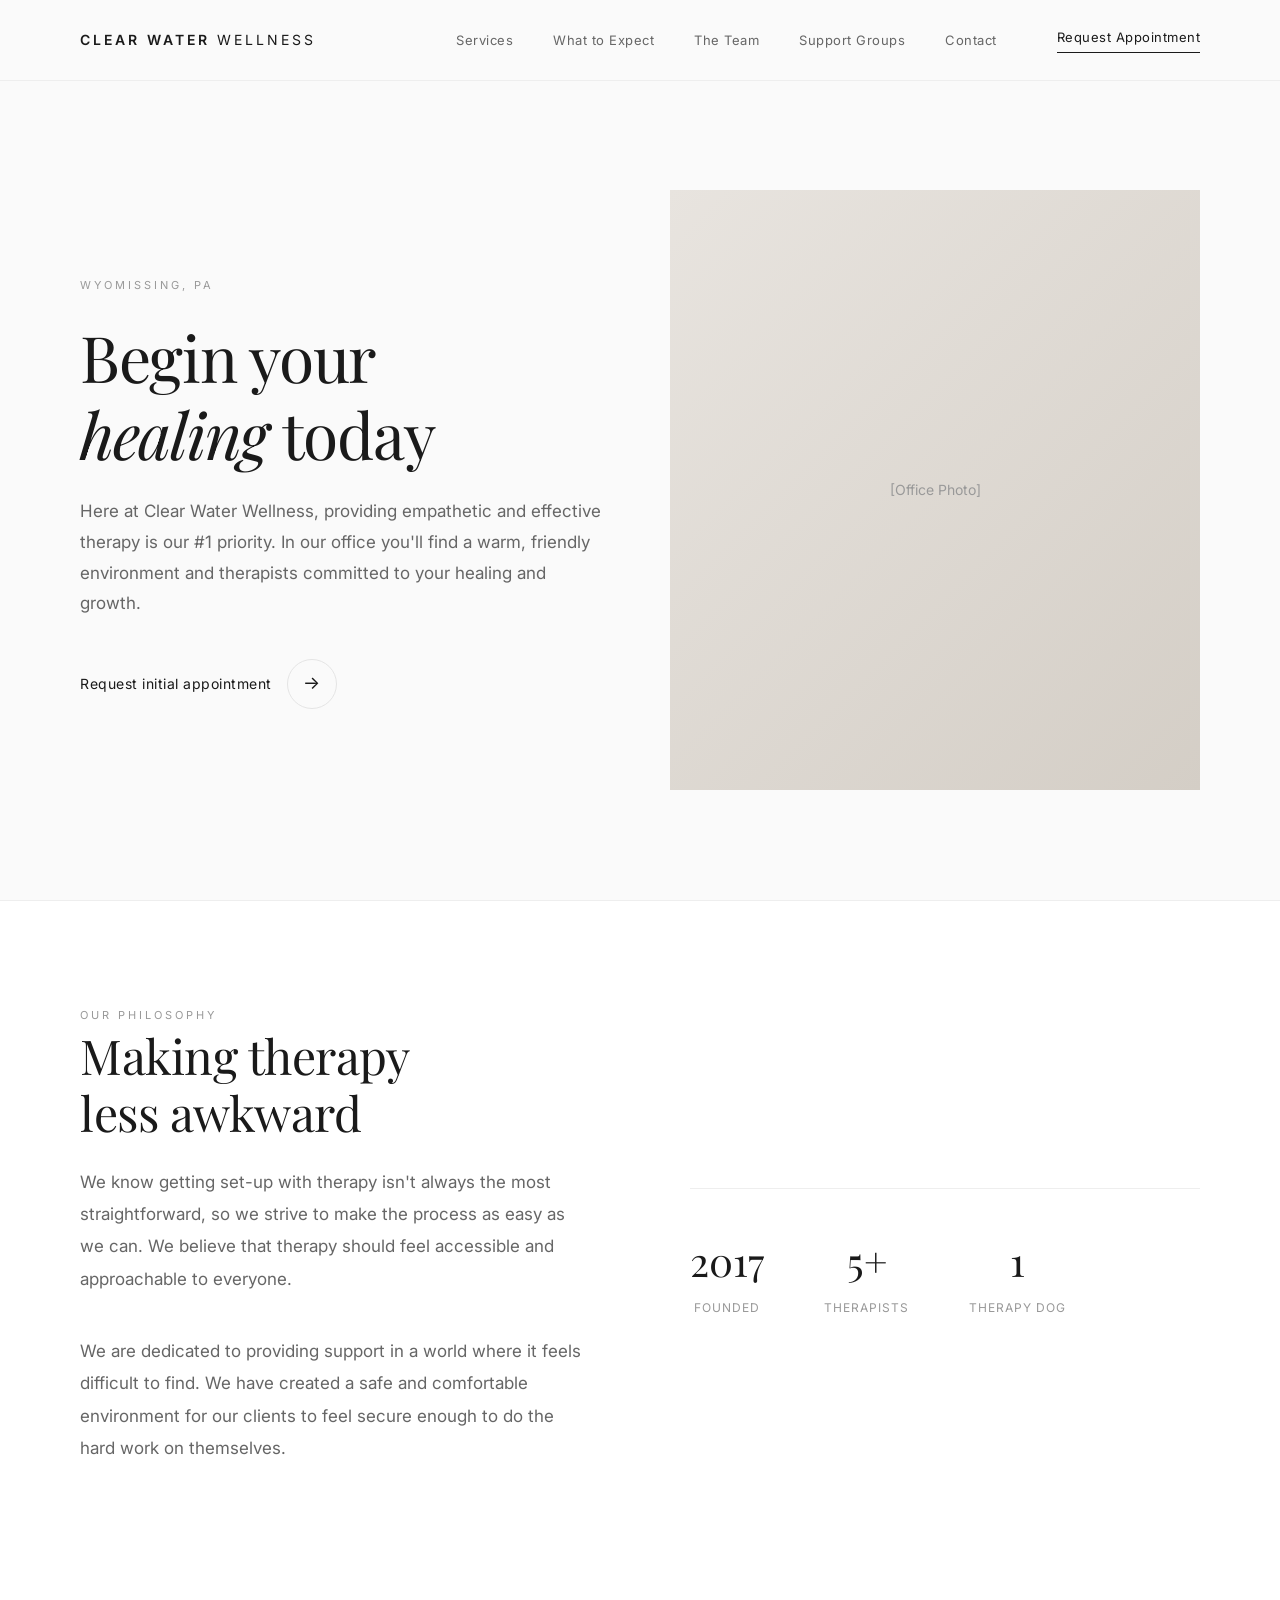
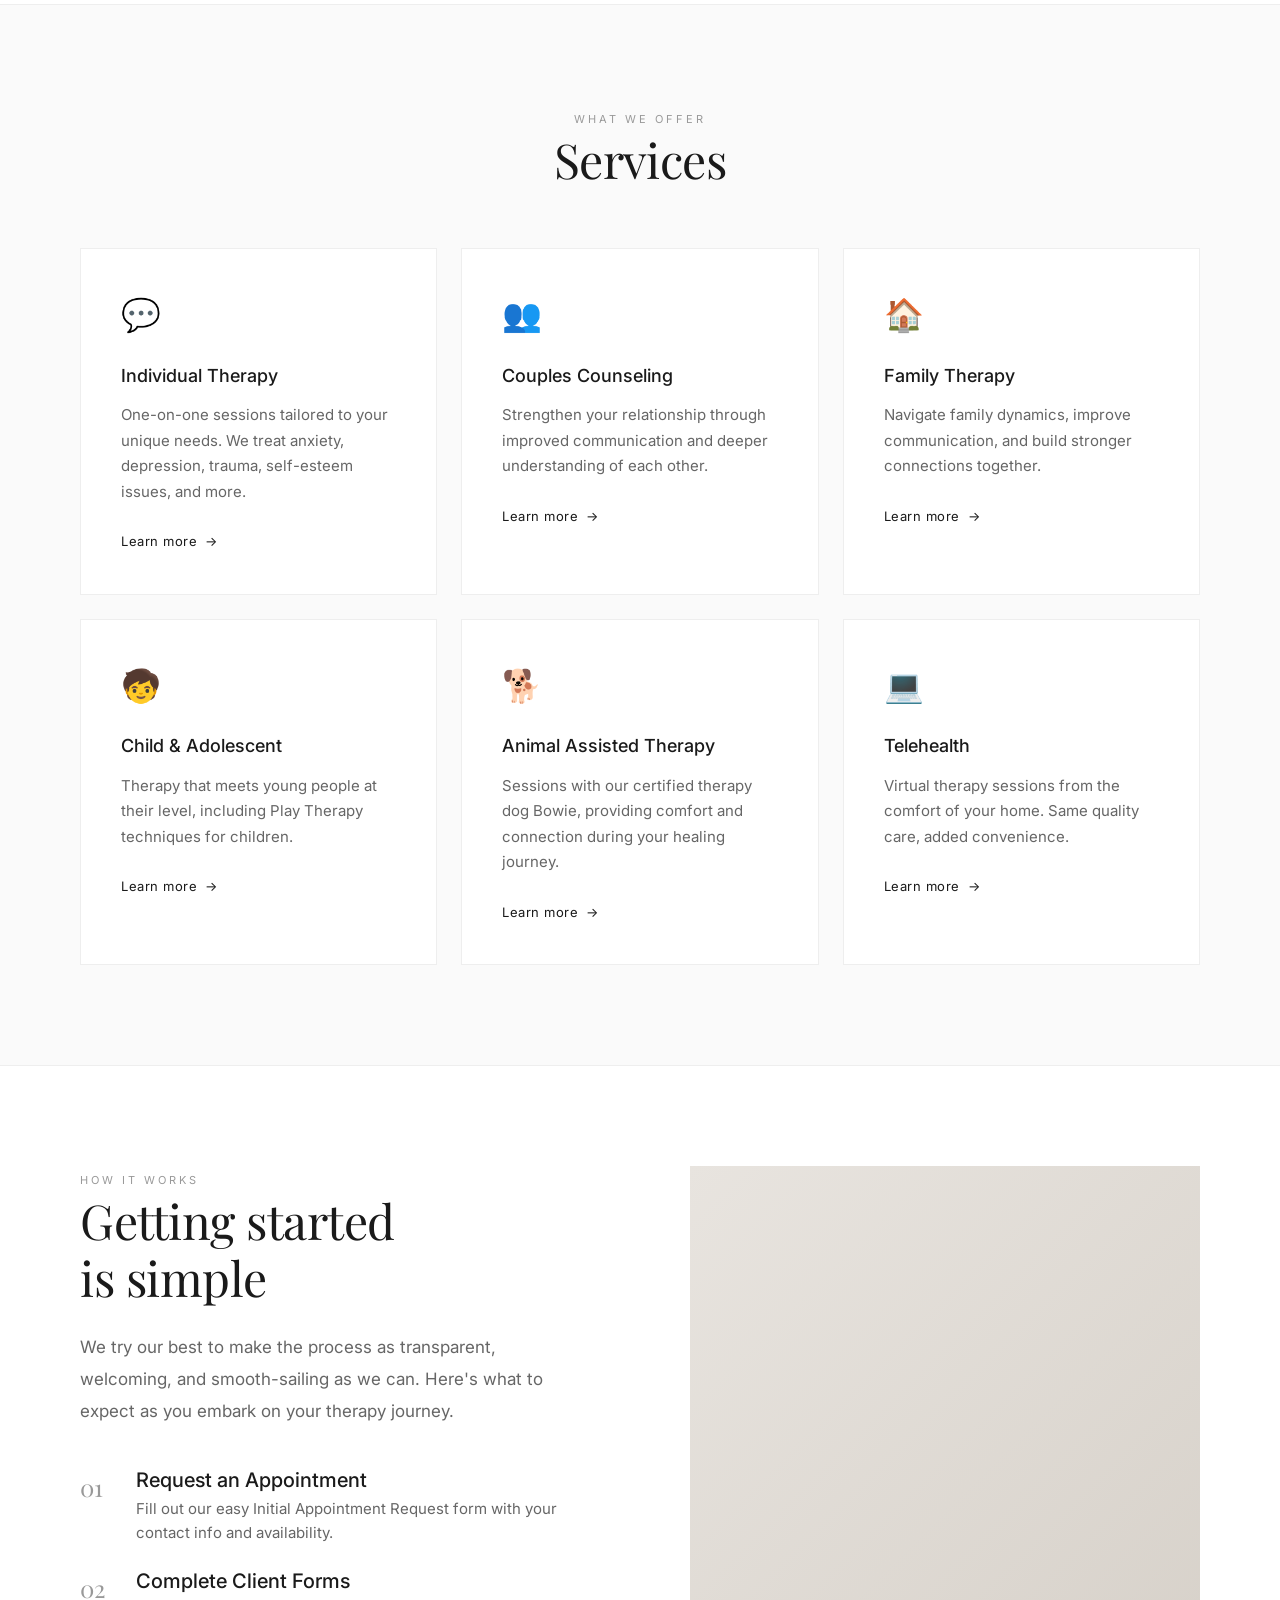
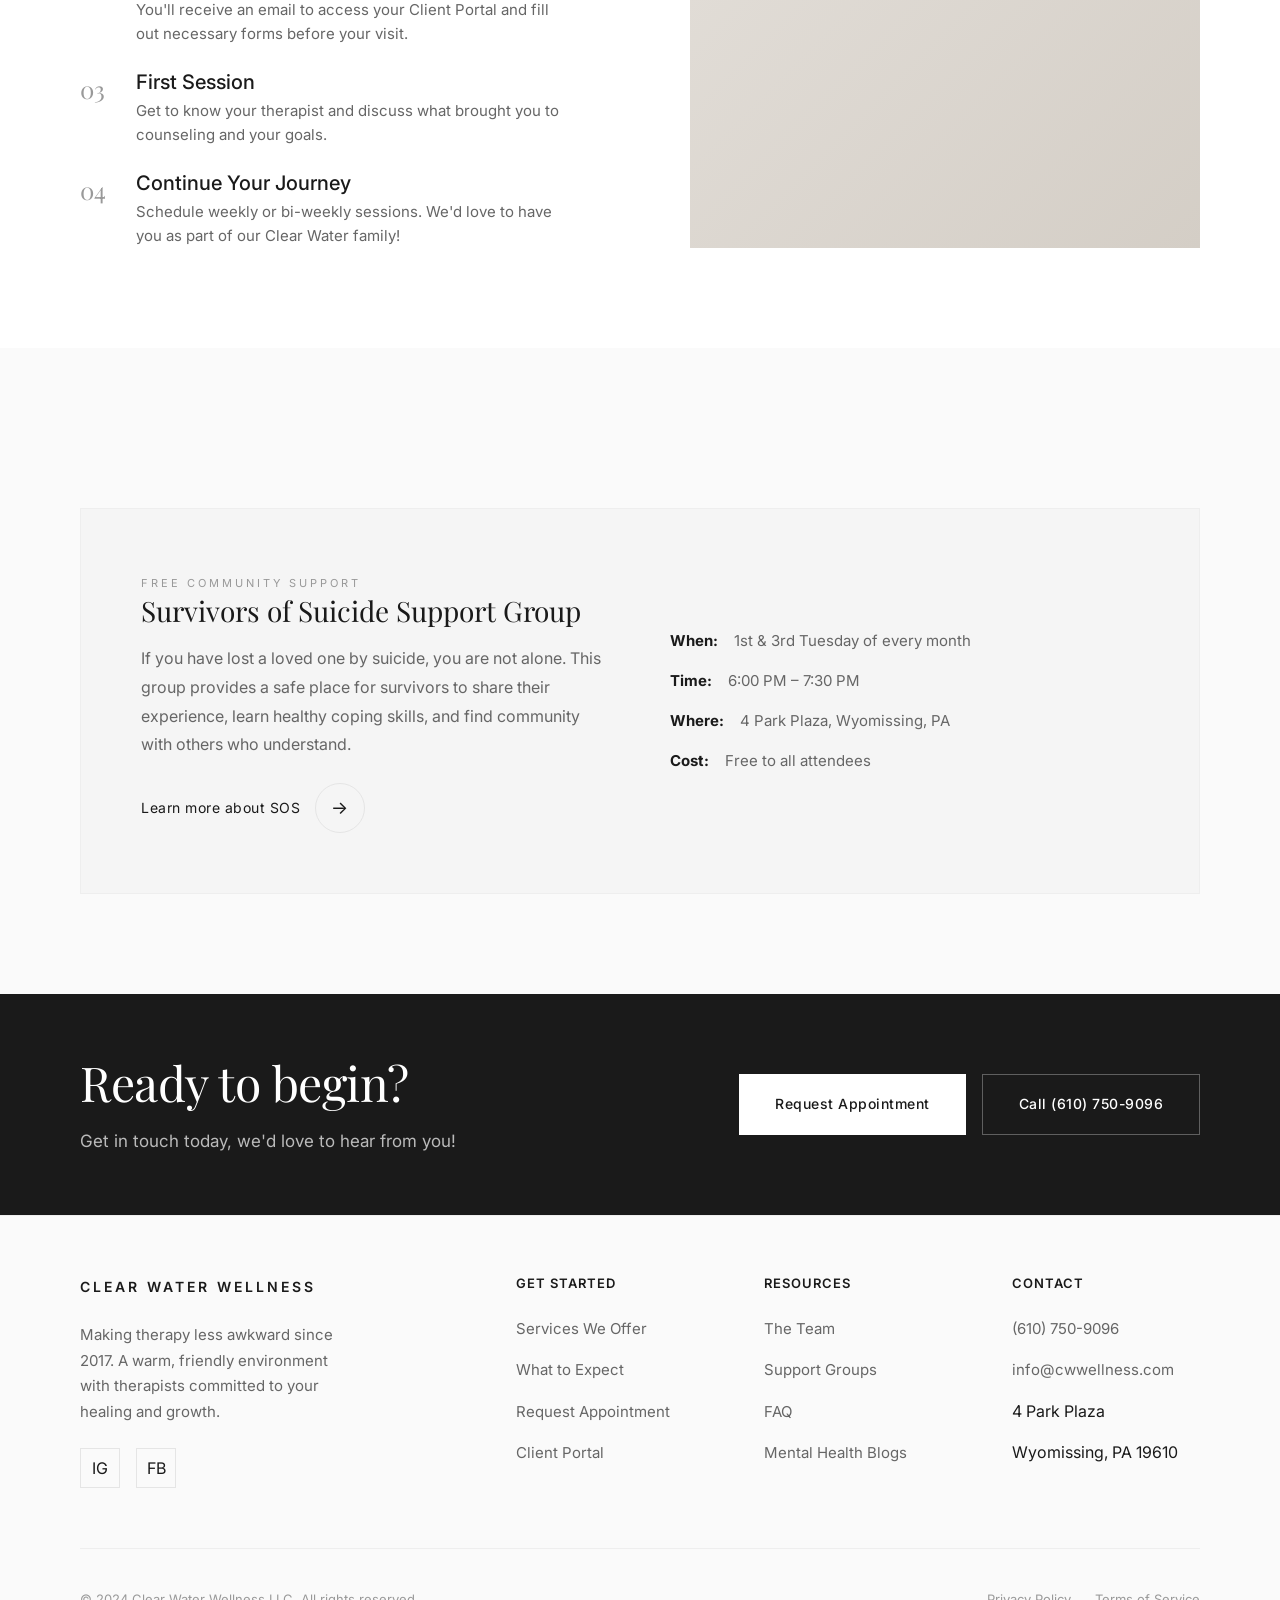
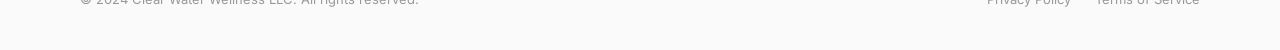
==== index.html @ 877346a3 "Add files via upload" ====
<!DOCTYPE html>
<html lang="en">
<head>
  <meta charset="UTF-8">
  <meta name="viewport" content="width=device-width, initial-scale=1.0">
  <meta name="description" content="Discover compassionate therapy services at Clear Water Wellness LLC in Wyomissing, PA. Start your healing journey with our friendly, professional therapists today.">
  <title>Clear Water Wellness LLC | Begin Your Healing Today</title>
  
  <!-- Fonts -->
  <link rel="preconnect" href="https://fonts.googleapis.com">
  <link rel="preconnect" href="https://fonts.gstatic.com" crossorigin>
  <link href="https://fonts.googleapis.com/css2?family=Inter:wght@400;500;600&family=Playfair+Display:ital,wght@0,400;0,500;1,400&display=swap" rel="stylesheet">
  
  <!-- Styles -->
  <link rel="stylesheet" href="css/styles.css">
</head>
<body>
  <!-- Header -->
  <header class="header" id="header">
    <div class="container">
      <div class="header__inner">
        <a href="index.html" class="logo">Clear Water <span>Wellness</span></a>
        
        <nav class="nav">
          <ul class="nav__list">
            <li><a href="services.html" class="nav__link">Services</a></li>
            <li><a href="what-to-expect.html" class="nav__link">What to Expect</a></li>
            <li><a href="team.html" class="nav__link">The Team</a></li>
            <li><a href="support-groups.html" class="nav__link">Support Groups</a></li>
            <li><a href="contact.html" class="nav__link">Contact</a></li>
          </ul>
          <a href="contact.html" class="nav__cta">Request Appointment</a>
        </nav>
        
        <button class="nav__toggle" id="navToggle" aria-label="Toggle menu">
          <span></span>
          <span></span>
          <span></span>
        </button>
      </div>
    </div>
  </header>

  <!-- Hero Section -->
  <section class="hero">
    <div class="container">
      <div class="hero__inner">
        <div class="hero__content">
          <span class="hero__tag">Wyomissing, PA</span>
          <h1 class="hero__title">Begin your<br><em>healing</em> today</h1>
          <p class="hero__text">Here at Clear Water Wellness, providing empathetic and effective therapy is our #1 priority. In our office you'll find a warm, friendly environment and therapists committed to your healing and growth.</p>
          <a href="contact.html" class="hero__cta">
            <span>Request initial appointment</span>
            <span class="hero__cta-arrow">→</span>
          </a>
        </div>
        <div class="hero__image">
          <div class="hero__image-placeholder">[Office Photo]</div>
        </div>
      </div>
    </div>
  </section>

  <!-- Intro Section -->
  <section class="intro section">
    <div class="container">
      <div class="intro__inner">
        <div class="intro__content">
          <span class="intro__tag">Our Philosophy</span>
          <h2 class="intro__title">Making therapy<br>less awkward</h2>
          <p class="intro__text">We know getting set-up with therapy isn't always the most straightforward, so we strive to make the process as easy as we can. We believe that therapy should feel accessible and approachable to everyone.</p>
          <p class="intro__text">We are dedicated to providing support in a world where it feels difficult to find. We have created a safe and comfortable environment for our clients to feel secure enough to do the hard work on themselves.</p>
        </div>
        <div class="intro__stats">
          <div class="stat">
            <div class="stat__number">2017</div>
            <div class="stat__label">Founded</div>
          </div>
          <div class="stat">
            <div class="stat__number">5+</div>
            <div class="stat__label">Therapists</div>
          </div>
          <div class="stat">
            <div class="stat__number">1</div>
            <div class="stat__label">Therapy Dog</div>
          </div>
        </div>
      </div>
    </div>
  </section>

  <!-- Services Section -->
  <section class="services section">
    <div class="container">
      <div class="services__header">
        <span class="services__tag">What We Offer</span>
        <h2 class="services__title">Services</h2>
      </div>
      
      <div class="services__grid">
        <div class="service-card">
          <div class="service-card__icon">💬</div>
          <h3 class="service-card__title">Individual Therapy</h3>
          <p class="service-card__text">One-on-one sessions tailored to your unique needs. We treat anxiety, depression, trauma, self-esteem issues, and more.</p>
          <a href="services.html" class="service-card__link">
            Learn more <span>→</span>
          </a>
        </div>
        
        <div class="service-card">
          <div class="service-card__icon">👥</div>
          <h3 class="service-card__title">Couples Counseling</h3>
          <p class="service-card__text">Strengthen your relationship through improved communication and deeper understanding of each other.</p>
          <a href="services.html" class="service-card__link">
            Learn more <span>→</span>
          </a>
        </div>
        
        <div class="service-card">
          <div class="service-card__icon">🏠</div>
          <h3 class="service-card__title">Family Therapy</h3>
          <p class="service-card__text">Navigate family dynamics, improve communication, and build stronger connections together.</p>
          <a href="services.html" class="service-card__link">
            Learn more <span>→</span>
          </a>
        </div>
        
        <div class="service-card">
          <div class="service-card__icon">🧒</div>
          <h3 class="service-card__title">Child & Adolescent</h3>
          <p class="service-card__text">Therapy that meets young people at their level, including Play Therapy techniques for children.</p>
          <a href="services.html" class="service-card__link">
            Learn more <span>→</span>
          </a>
        </div>
        
        <div class="service-card">
          <div class="service-card__icon">🐕</div>
          <h3 class="service-card__title">Animal Assisted Therapy</h3>
          <p class="service-card__text">Sessions with our certified therapy dog Bowie, providing comfort and connection during your healing journey.</p>
          <a href="services.html" class="service-card__link">
            Learn more <span>→</span>
          </a>
        </div>
        
        <div class="service-card">
          <div class="service-card__icon">💻</div>
          <h3 class="service-card__title">Telehealth</h3>
          <p class="service-card__text">Virtual therapy sessions from the comfort of your home. Same quality care, added convenience.</p>
          <a href="services.html" class="service-card__link">
            Learn more <span>→</span>
          </a>
        </div>
      </div>
    </div>
  </section>

  <!-- Approach Section -->
  <section class="approach section">
    <div class="container">
      <div class="approach__inner">
        <div class="approach__content">
          <span class="approach__tag">How It Works</span>
          <h2 class="approach__title">Getting started<br>is simple</h2>
          <p class="approach__text">We try our best to make the process as transparent, welcoming, and smooth-sailing as we can. Here's what to expect as you embark on your therapy journey.</p>
          
          <div class="approach__list">
            <div class="approach__item">
              <span class="approach__item-number">01</span>
              <div class="approach__item-content">
                <h4>Request an Appointment</h4>
                <p>Fill out our easy Initial Appointment Request form with your contact info and availability.</p>
              </div>
            </div>
            <div class="approach__item">
              <span class="approach__item-number">02</span>
              <div class="approach__item-content">
                <h4>Complete Client Forms</h4>
                <p>You'll receive an email to access your Client Portal and fill out necessary forms before your visit.</p>
              </div>
            </div>
            <div class="approach__item">
              <span class="approach__item-number">03</span>
              <div class="approach__item-content">
                <h4>First Session</h4>
                <p>Get to know your therapist and discuss what brought you to counseling and your goals.</p>
              </div>
            </div>
            <div class="approach__item">
              <span class="approach__item-number">04</span>
              <div class="approach__item-content">
                <h4>Continue Your Journey</h4>
                <p>Schedule weekly or bi-weekly sessions. We'd love to have you as part of our Clear Water family!</p>
              </div>
            </div>
          </div>
        </div>
        <div class="approach__image"></div>
      </div>
    </div>
  </section>

  <!-- Support Group Highlight -->
  <section class="section">
    <div class="container">
      <div class="support-highlight">
        <div class="support-highlight__inner">
          <div>
            <span class="support-highlight__tag">Free Community Support</span>
            <h3 class="support-highlight__title">Survivors of Suicide Support Group</h3>
            <p class="support-highlight__text">If you have lost a loved one by suicide, you are not alone. This group provides a safe place for survivors to share their experience, learn healthy coping skills, and find community with others who understand.</p>
            <a href="support-groups.html" class="hero__cta">
              <span>Learn more about SOS</span>
              <span class="hero__cta-arrow">→</span>
            </a>
          </div>
          <div class="support-highlight__details">
            <div class="support-highlight__detail">
              <strong>When:</strong> 1st & 3rd Tuesday of every month
            </div>
            <div class="support-highlight__detail">
              <strong>Time:</strong> 6:00 PM – 7:30 PM
            </div>
            <div class="support-highlight__detail">
              <strong>Where:</strong> 4 Park Plaza, Wyomissing, PA
            </div>
            <div class="support-highlight__detail">
              <strong>Cost:</strong> Free to all attendees
            </div>
          </div>
        </div>
      </div>
    </div>
  </section>

  <!-- CTA Section -->
  <section class="cta section--sm">
    <div class="container">
      <div class="cta__inner">
        <div class="cta__content">
          <h2 class="cta__title">Ready to begin?</h2>
          <p class="cta__text">Get in touch today, we'd love to hear from you!</p>
        </div>
        <div class="cta__buttons">
          <a href="contact.html" class="btn btn--primary">Request Appointment</a>
          <a href="tel:6107509096" class="btn btn--outline">Call (610) 750-9096</a>
        </div>
      </div>
    </div>
  </section>

  <!-- Footer -->
  <footer class="footer">
    <div class="container">
      <div class="footer__inner">
        <div class="footer__brand">
          <div class="footer__logo">Clear Water Wellness</div>
          <p class="footer__desc">Making therapy less awkward since 2017. A warm, friendly environment with therapists committed to your healing and growth.</p>
          <div class="footer__social">
            <a href="https://www.instagram.com/clearwaterwellness/" target="_blank" aria-label="Instagram">IG</a>
            <a href="https://www.facebook.com/clearwaterwellnessllc" target="_blank" aria-label="Facebook">FB</a>
          </div>
        </div>
        
        <div class="footer__col">
          <h4>Get Started</h4>
          <ul class="footer__links">
            <li><a href="services.html">Services We Offer</a></li>
            <li><a href="what-to-expect.html">What to Expect</a></li>
            <li><a href="contact.html">Request Appointment</a></li>
            <li><a href="#">Client Portal</a></li>
          </ul>
        </div>
        
        <div class="footer__col">
          <h4>Resources</h4>
          <ul class="footer__links">
            <li><a href="team.html">The Team</a></li>
            <li><a href="support-groups.html">Support Groups</a></li>
            <li><a href="#">FAQ</a></li>
            <li><a href="#">Mental Health Blogs</a></li>
          </ul>
        </div>
        
        <div class="footer__col">
          <h4>Contact</h4>
          <ul class="footer__links">
            <li><a href="tel:6107509096">(610) 750-9096</a></li>
            <li><a href="mailto:info@cwwellness.com">info@cwwellness.com</a></li>
            <li>4 Park Plaza</li>
            <li>Wyomissing, PA 19610</li>
          </ul>
        </div>
      </div>
      
      <div class="footer__bottom">
        <p class="footer__copy">&copy; 2024 Clear Water Wellness LLC. All rights reserved.</p>
        <div class="footer__legal">
          <a href="#">Privacy Policy</a>
          <a href="#">Terms of Service</a>
        </div>
      </div>
    </div>
  </footer>

  <script src="js/main.js"></script>
</body>
</html>
---- css/styles.css ----
/* =============================================
   CLEAR WATER WELLNESS - Minimal Editorial Theme
   ============================================= */

/* CSS Variables */
:root {
  --color-bg: #fafafa;
  --color-bg-alt: #f5f5f5;
  --color-text: #1a1a1a;
  --color-text-light: #666666;
  --color-text-muted: #999999;
  --color-accent: #1a1a1a;
  --color-border: #e5e5e5;
  --color-border-light: #eeeeee;
  
  --font-primary: 'Inter', system-ui, -apple-system, sans-serif;
  --font-display: 'Playfair Display', Georgia, serif;
  
  --spacing-xs: 8px;
  --spacing-sm: 16px;
  --spacing-md: 24px;
  --spacing-lg: 40px;
  --spacing-xl: 60px;
  --spacing-2xl: 100px;
  
  --max-width: 1200px;
  --transition: 0.3s ease;
}

/* Reset & Base */
*, *::before, *::after {
  margin: 0;
  padding: 0;
  box-sizing: border-box;
}

html {
  scroll-behavior: smooth;
  font-size: 16px;
}

body {
  font-family: var(--font-primary);
  background-color: var(--color-bg);
  color: var(--color-text);
  line-height: 1.6;
  -webkit-font-smoothing: antialiased;
  -moz-osx-font-smoothing: grayscale;
}

img {
  max-width: 100%;
  height: auto;
  display: block;
}

a {
  color: inherit;
  text-decoration: none;
}

button {
  font-family: inherit;
  cursor: pointer;
  border: none;
  background: none;
}

ul, ol {
  list-style: none;
}

/* Typography */
h1, h2, h3, h4, h5, h6 {
  font-family: var(--font-display);
  font-weight: 400;
  line-height: 1.2;
}

h1 {
  font-size: clamp(2.5rem, 5vw, 4rem);
  letter-spacing: -0.02em;
}

h2 {
  font-size: clamp(2rem, 4vw, 3rem);
  letter-spacing: -0.01em;
}

h3 {
  font-size: clamp(1.5rem, 3vw, 2rem);
}

h4 {
  font-size: 1.25rem;
}

p {
  color: var(--color-text-light);
}

.text-muted {
  color: var(--color-text-muted);
}

.text-accent {
  font-style: italic;
}

/* Layout */
.container {
  width: 100%;
  max-width: var(--max-width);
  margin: 0 auto;
  padding: 0 var(--spacing-lg);
}

.section {
  padding: var(--spacing-2xl) 0;
}

.section--sm {
  padding: var(--spacing-xl) 0;
}

/* =============================================
   HEADER & NAVIGATION
   ============================================= */
.header {
  position: fixed;
  top: 0;
  left: 0;
  right: 0;
  z-index: 1000;
  background: var(--color-bg);
  border-bottom: 1px solid var(--color-border-light);
  transition: var(--transition);
}

.header--scrolled {
  box-shadow: 0 2px 20px rgba(0, 0, 0, 0.05);
}

.header__inner {
  display: flex;
  align-items: center;
  justify-content: space-between;
  height: 80px;
}

.logo {
  font-size: 14px;
  font-weight: 600;
  letter-spacing: 3px;
  text-transform: uppercase;
  color: var(--color-text);
}

.logo span {
  font-weight: 400;
}

.nav {
  display: flex;
  align-items: center;
  gap: var(--spacing-xl);
}

.nav__list {
  display: flex;
  gap: var(--spacing-lg);
}

.nav__link {
  font-size: 13px;
  color: var(--color-text-light);
  letter-spacing: 0.5px;
  transition: var(--transition);
  position: relative;
}

.nav__link::after {
  content: '';
  position: absolute;
  bottom: -4px;
  left: 0;
  width: 0;
  height: 1px;
  background: var(--color-text);
  transition: var(--transition);
}

.nav__link:hover,
.nav__link--active {
  color: var(--color-text);
}

.nav__link:hover::after,
.nav__link--active::after {
  width: 100%;
}

.nav__cta {
  font-size: 13px;
  color: var(--color-text);
  letter-spacing: 0.5px;
  padding-bottom: 4px;
  border-bottom: 1px solid var(--color-text);
  transition: var(--transition);
}

.nav__cta:hover {
  opacity: 0.7;
}

/* Mobile Menu Toggle */
.nav__toggle {
  display: none;
  flex-direction: column;
  gap: 5px;
  padding: 10px;
  margin-right: -10px;
}

.nav__toggle span {
  width: 24px;
  height: 1.5px;
  background: var(--color-text);
  transition: var(--transition);
}

/* =============================================
   HERO SECTION
   ============================================= */
.hero {
  min-height: 100vh;
  display: flex;
  align-items: center;
  padding-top: 80px;
}

.hero__inner {
  display: grid;
  grid-template-columns: 1fr 1fr;
  gap: var(--spacing-xl);
  align-items: center;
}

.hero__content {
  max-width: 540px;
}

.hero__tag {
  display: inline-block;
  font-size: 11px;
  letter-spacing: 3px;
  color: var(--color-text-muted);
  text-transform: uppercase;
  margin-bottom: var(--spacing-md);
}

.hero__title {
  margin-bottom: var(--spacing-md);
}

.hero__text {
  font-size: 17px;
  line-height: 1.8;
  margin-bottom: var(--spacing-lg);
}

.hero__cta {
  display: inline-flex;
  align-items: center;
  gap: 15px;
  font-size: 14px;
  color: var(--color-text);
  letter-spacing: 0.5px;
  transition: var(--transition);
}

.hero__cta:hover {
  gap: 20px;
}

.hero__cta-arrow {
  width: 50px;
  height: 50px;
  border: 1px solid var(--color-border);
  border-radius: 50%;
  display: flex;
  align-items: center;
  justify-content: center;
  font-size: 18px;
  transition: var(--transition);
}

.hero__cta:hover .hero__cta-arrow {
  background: var(--color-text);
  color: white;
  border-color: var(--color-text);
}

.hero__image {
  position: relative;
  height: 600px;
  background: linear-gradient(135deg, #e8e4df 0%, #d4cec6 100%);
  overflow: hidden;
}

.hero__image img {
  width: 100%;
  height: 100%;
  object-fit: cover;
}

.hero__image-placeholder {
  width: 100%;
  height: 100%;
  display: flex;
  align-items: center;
  justify-content: center;
  color: var(--color-text-muted);
  font-size: 14px;
}

/* =============================================
   INTRO SECTION
   ============================================= */
.intro {
  background: white;
  border-top: 1px solid var(--color-border-light);
  border-bottom: 1px solid var(--color-border-light);
}

.intro__inner {
  display: grid;
  grid-template-columns: 1fr 1fr;
  gap: var(--spacing-2xl);
  align-items: center;
}

.intro__tag {
  font-size: 11px;
  letter-spacing: 3px;
  color: var(--color-text-muted);
  text-transform: uppercase;
  margin-bottom: var(--spacing-md);
}

.intro__title {
  margin-bottom: var(--spacing-md);
}

.intro__text {
  font-size: 17px;
  line-height: 1.9;
  margin-bottom: var(--spacing-lg);
}

.intro__stats {
  display: flex;
  gap: var(--spacing-xl);
  padding-top: var(--spacing-lg);
  border-top: 1px solid var(--color-border-light);
}

.stat {
  text-align: center;
}

.stat__number {
  font-family: var(--font-display);
  font-size: 2.5rem;
  color: var(--color-text);
  margin-bottom: 5px;
}

.stat__label {
  font-size: 12px;
  color: var(--color-text-muted);
  letter-spacing: 1px;
  text-transform: uppercase;
}

/* =============================================
   SERVICES SECTION
   ============================================= */
.services {
  background: var(--color-bg);
}

.services__header {
  text-align: center;
  max-width: 600px;
  margin: 0 auto var(--spacing-xl);
}

.services__tag {
  font-size: 11px;
  letter-spacing: 3px;
  color: var(--color-text-muted);
  text-transform: uppercase;
  margin-bottom: var(--spacing-sm);
}

.services__title {
  margin-bottom: var(--spacing-sm);
}

.services__grid {
  display: grid;
  grid-template-columns: repeat(3, 1fr);
  gap: var(--spacing-md);
}

.service-card {
  background: white;
  padding: var(--spacing-lg);
  border: 1px solid var(--color-border-light);
  transition: var(--transition);
}

.service-card:hover {
  border-color: var(--color-text);
}

.service-card__icon {
  font-size: 2rem;
  margin-bottom: var(--spacing-md);
}

.service-card__title {
  font-family: var(--font-primary);
  font-size: 18px;
  font-weight: 500;
  margin-bottom: var(--spacing-sm);
}

.service-card__text {
  font-size: 15px;
  line-height: 1.7;
  margin-bottom: var(--spacing-md);
}

.service-card__link {
  font-size: 13px;
  color: var(--color-text);
  letter-spacing: 0.5px;
  display: inline-flex;
  align-items: center;
  gap: 8px;
  transition: var(--transition);
}

.service-card__link:hover {
  gap: 12px;
}

/* =============================================
   APPROACH SECTION
   ============================================= */
.approach {
  background: white;
  border-top: 1px solid var(--color-border-light);
}

.approach__inner {
  display: grid;
  grid-template-columns: 1fr 1fr;
  gap: var(--spacing-2xl);
}

.approach__content {
  max-width: 480px;
}

.approach__tag {
  font-size: 11px;
  letter-spacing: 3px;
  color: var(--color-text-muted);
  text-transform: uppercase;
  margin-bottom: var(--spacing-md);
}

.approach__title {
  margin-bottom: var(--spacing-md);
}

.approach__text {
  font-size: 17px;
  line-height: 1.9;
  margin-bottom: var(--spacing-lg);
}

.approach__list {
  display: flex;
  flex-direction: column;
  gap: var(--spacing-md);
}

.approach__item {
  display: flex;
  align-items: flex-start;
  gap: var(--spacing-sm);
}

.approach__item-number {
  font-family: var(--font-display);
  font-size: 1.5rem;
  color: var(--color-text-muted);
  min-width: 40px;
}

.approach__item-content h4 {
  font-family: var(--font-primary);
  font-weight: 500;
  margin-bottom: 5px;
}

.approach__item-content p {
  font-size: 15px;
}

.approach__image {
  background: linear-gradient(135deg, #e8e4df 0%, #d4cec6 100%);
  min-height: 500px;
}

/* =============================================
   CTA SECTION
   ============================================= */
.cta {
  background: var(--color-text);
  color: white;
}

.cta__inner {
  display: flex;
  align-items: center;
  justify-content: space-between;
  gap: var(--spacing-xl);
}

.cta__content {
  max-width: 500px;
}

.cta__title {
  color: white;
  margin-bottom: var(--spacing-sm);
}

.cta__text {
  color: rgba(255, 255, 255, 0.7);
  font-size: 17px;
}

.cta__buttons {
  display: flex;
  gap: var(--spacing-sm);
}

.btn {
  display: inline-flex;
  align-items: center;
  justify-content: center;
  padding: 18px 36px;
  font-size: 14px;
  font-weight: 500;
  letter-spacing: 0.5px;
  border-radius: 0;
  transition: var(--transition);
}

.btn--primary {
  background: white;
  color: var(--color-text);
}

.btn--primary:hover {
  background: rgba(255, 255, 255, 0.9);
}

.btn--outline {
  background: transparent;
  color: white;
  border: 1px solid rgba(255, 255, 255, 0.3);
}

.btn--outline:hover {
  border-color: white;
}

/* =============================================
   SUPPORT GROUP HIGHLIGHT
   ============================================= */
.support-highlight {
  background: var(--color-bg-alt);
  border: 1px solid var(--color-border-light);
  padding: var(--spacing-xl);
  margin-top: var(--spacing-xl);
}

.support-highlight__inner {
  display: grid;
  grid-template-columns: 1fr 1fr;
  gap: var(--spacing-xl);
  align-items: center;
}

.support-highlight__tag {
  font-size: 11px;
  letter-spacing: 3px;
  color: var(--color-text-muted);
  text-transform: uppercase;
  margin-bottom: var(--spacing-sm);
}

.support-highlight__title {
  font-size: 1.75rem;
  margin-bottom: var(--spacing-sm);
}

.support-highlight__text {
  font-size: 16px;
  line-height: 1.8;
  margin-bottom: var(--spacing-md);
}

.support-highlight__details {
  display: flex;
  flex-direction: column;
  gap: var(--spacing-sm);
}

.support-highlight__detail {
  display: flex;
  align-items: center;
  gap: var(--spacing-sm);
  font-size: 15px;
  color: var(--color-text-light);
}

.support-highlight__detail strong {
  color: var(--color-text);
}

/* =============================================
   FOOTER
   ============================================= */
.footer {
  background: var(--color-bg);
  border-top: 1px solid var(--color-border-light);
  padding: var(--spacing-xl) 0 var(--spacing-lg);
}

.footer__inner {
  display: grid;
  grid-template-columns: 2fr 1fr 1fr 1fr;
  gap: var(--spacing-xl);
  margin-bottom: var(--spacing-xl);
}

.footer__brand {
  max-width: 280px;
}

.footer__logo {
  font-size: 14px;
  font-weight: 600;
  letter-spacing: 3px;
  text-transform: uppercase;
  margin-bottom: var(--spacing-md);
}

.footer__desc {
  font-size: 15px;
  line-height: 1.7;
  margin-bottom: var(--spacing-md);
}

.footer__social {
  display: flex;
  gap: var(--spacing-sm);
}

.footer__social a {
  width: 40px;
  height: 40px;
  border: 1px solid var(--color-border);
  display: flex;
  align-items: center;
  justify-content: center;
  transition: var(--transition);
}

.footer__social a:hover {
  background: var(--color-text);
  color: white;
  border-color: var(--color-text);
}

.footer__col h4 {
  font-family: var(--font-primary);
  font-size: 13px;
  font-weight: 600;
  letter-spacing: 1px;
  text-transform: uppercase;
  margin-bottom: var(--spacing-md);
}

.footer__links {
  display: flex;
  flex-direction: column;
  gap: var(--spacing-sm);
}

.footer__links a {
  font-size: 15px;
  color: var(--color-text-light);
  transition: var(--transition);
}

.footer__links a:hover {
  color: var(--color-text);
}

.footer__bottom {
  display: flex;
  justify-content: space-between;
  align-items: center;
  padding-top: var(--spacing-lg);
  border-top: 1px solid var(--color-border-light);
}

.footer__copy {
  font-size: 13px;
  color: var(--color-text-muted);
}

.footer__legal {
  display: flex;
  gap: var(--spacing-md);
}

.footer__legal a {
  font-size: 13px;
  color: var(--color-text-muted);
  transition: var(--transition);
}

.footer__legal a:hover {
  color: var(--color-text);
}

/* =============================================
   PAGE HEADERS
   ============================================= */
.page-header {
  padding: 180px 0 var(--spacing-2xl);
  text-align: center;
  background: white;
  border-bottom: 1px solid var(--color-border-light);
}

.page-header__tag {
  font-size: 11px;
  letter-spacing: 3px;
  color: var(--color-text-muted);
  text-transform: uppercase;
  margin-bottom: var(--spacing-sm);
}

.page-header__title {
  margin-bottom: var(--spacing-sm);
}

.page-header__text {
  font-size: 18px;
  max-width: 600px;
  margin: 0 auto;
}

/* =============================================
   TEAM GRID
   ============================================= */
.team-grid {
  display: grid;
  grid-template-columns: repeat(3, 1fr);
  gap: var(--spacing-lg);
}

.team-card {
  text-align: center;
}

.team-card__image {
  aspect-ratio: 3/4;
  background: linear-gradient(135deg, #e8e4df 0%, #d4cec6 100%);
  margin-bottom: var(--spacing-md);
  overflow: hidden;
  display: flex;
  align-items: center;
  justify-content: center;
}

.team-card__image img {
  width: 100%;
  height: 100%;
  object-fit: cover;
}

.team-card__image-emoji {
  font-size: 80px;
}

.team-card__name {
  font-family: var(--font-display);
  font-size: 1.5rem;
  margin-bottom: 5px;
}

.team-card__role {
  font-size: 14px;
  color: var(--color-text-muted);
  margin-bottom: var(--spacing-sm);
}

.team-card__text {
  font-size: 15px;
  line-height: 1.7;
}

/* =============================================
   CONTACT FORM
   ============================================= */
.contact-grid {
  display: grid;
  grid-template-columns: 1fr 1fr;
  gap: var(--spacing-2xl);
}

.contact-info {
  padding-right: var(--spacing-xl);
}

.contact-info__title {
  margin-bottom: var(--spacing-md);
}

.contact-info__text {
  font-size: 17px;
  line-height: 1.8;
  margin-bottom: var(--spacing-xl);
}

.contact-info__item {
  display: flex;
  align-items: flex-start;
  gap: var(--spacing-sm);
  margin-bottom: var(--spacing-md);
}

.contact-info__icon {
  font-size: 1.25rem;
  min-width: 30px;
}

.contact-info__content h4 {
  font-family: var(--font-primary);
  font-weight: 500;
  margin-bottom: 3px;
}

.contact-info__content p {
  font-size: 15px;
}

.contact-form {
  background: white;
  padding: var(--spacing-xl);
  border: 1px solid var(--color-border-light);
}

.form-group {
  margin-bottom: var(--spacing-md);
}

.form-group label {
  display: block;
  font-size: 13px;
  font-weight: 500;
  letter-spacing: 0.5px;
  margin-bottom: var(--spacing-xs);
}

.form-group input,
.form-group textarea,
.form-group select {
  width: 100%;
  padding: 15px;
  font-family: inherit;
  font-size: 15px;
  border: 1px solid var(--color-border);
  background: var(--color-bg);
  transition: var(--transition);
}

.form-group input:focus,
.form-group textarea:focus,
.form-group select:focus {
  outline: none;
  border-color: var(--color-text);
}

.form-group textarea {
  min-height: 150px;
  resize: vertical;
}

.form-submit {
  width: 100%;
  padding: 18px;
  background: var(--color-text);
  color: white;
  font-size: 14px;
  font-weight: 500;
  letter-spacing: 0.5px;
  border: none;
  cursor: pointer;
  transition: var(--transition);
}

.form-submit:hover {
  opacity: 0.9;
}

/* =============================================
   RESPONSIVE
   ============================================= */
@media (max-width: 1024px) {
  .hero__inner {
    grid-template-columns: 1fr;
    gap: var(--spacing-xl);
  }
  
  .hero__image {
    height: 400px;
  }
  
  .intro__inner,
  .approach__inner,
  .contact-grid,
  .support-highlight__inner {
    grid-template-columns: 1fr;
    gap: var(--spacing-xl);
  }
  
  .services__grid {
    grid-template-columns: repeat(2, 1fr);
  }
  
  .team-grid {
    grid-template-columns: repeat(2, 1fr);
  }
  
  .footer__inner {
    grid-template-columns: 1fr 1fr;
    gap: var(--spacing-lg);
  }
}

@media (max-width: 768px) {
  :root {
    --spacing-xl: 40px;
    --spacing-2xl: 60px;
  }
  
  .nav__list,
  .nav__cta {
    display: none;
  }
  
  .nav__toggle {
    display: flex;
  }
  
  .hero {
    min-height: auto;
    padding: 120px 0 var(--spacing-xl);
  }
  
  .services__grid,
  .team-grid {
    grid-template-columns: 1fr;
  }
  
  .cta__inner {
    flex-direction: column;
    text-align: center;
  }
  
  .footer__inner {
    grid-template-columns: 1fr;
  }
  
  .footer__bottom {
    flex-direction: column;
    gap: var(--spacing-sm);
    text-align: center;
  }
  
  .intro__stats {
    flex-wrap: wrap;
    justify-content: center;
  }
}

/* =============================================
   ANIMATIONS
   ============================================= */
@keyframes fadeInUp {
  from {
    opacity: 0;
    transform: translateY(30px);
  }
  to {
    opacity: 1;
    transform: translateY(0);
  }
}

.animate-in {
  animation: fadeInUp 0.6s ease forwards;
}

.animate-delay-1 { animation-delay: 0.1s; }
.animate-delay-2 { animation-delay: 0.2s; }
.animate-delay-3 { animation-delay: 0.3s; }
.animate-delay-4 { animation-delay: 0.4s; }
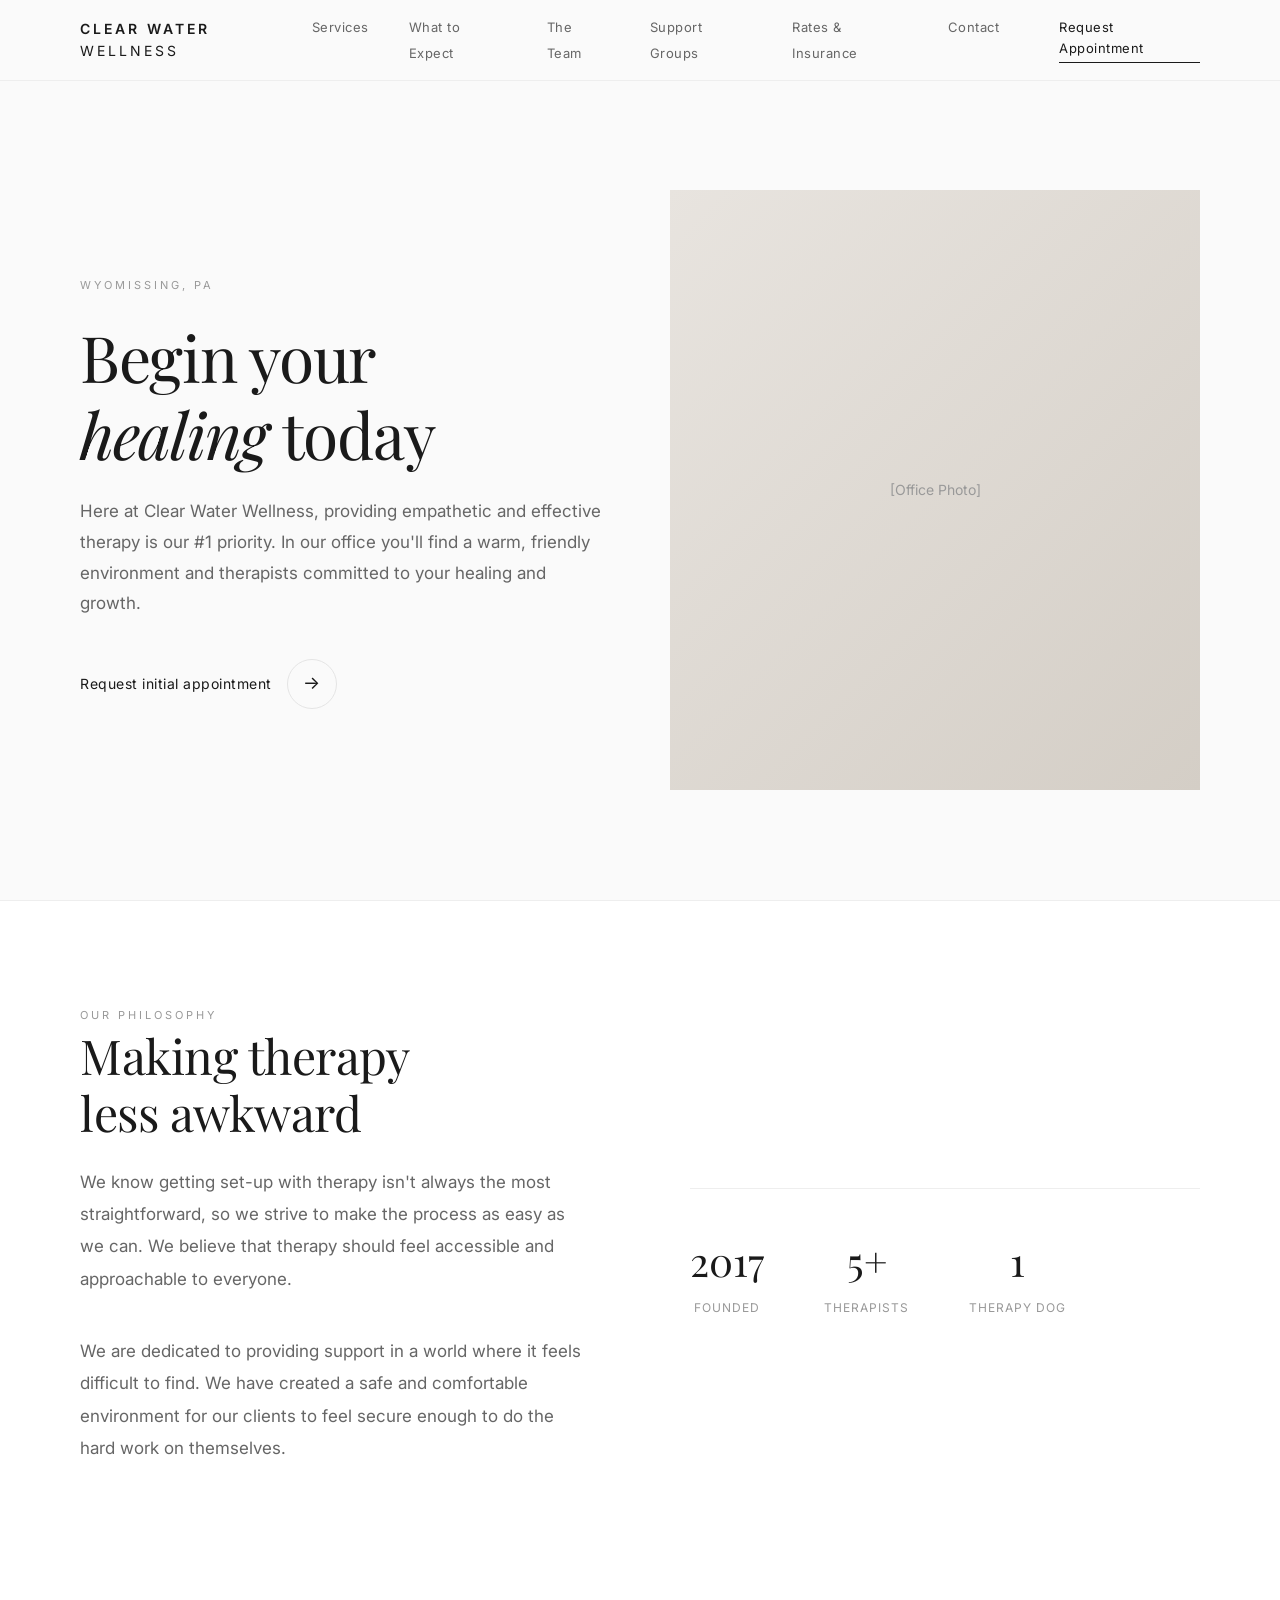
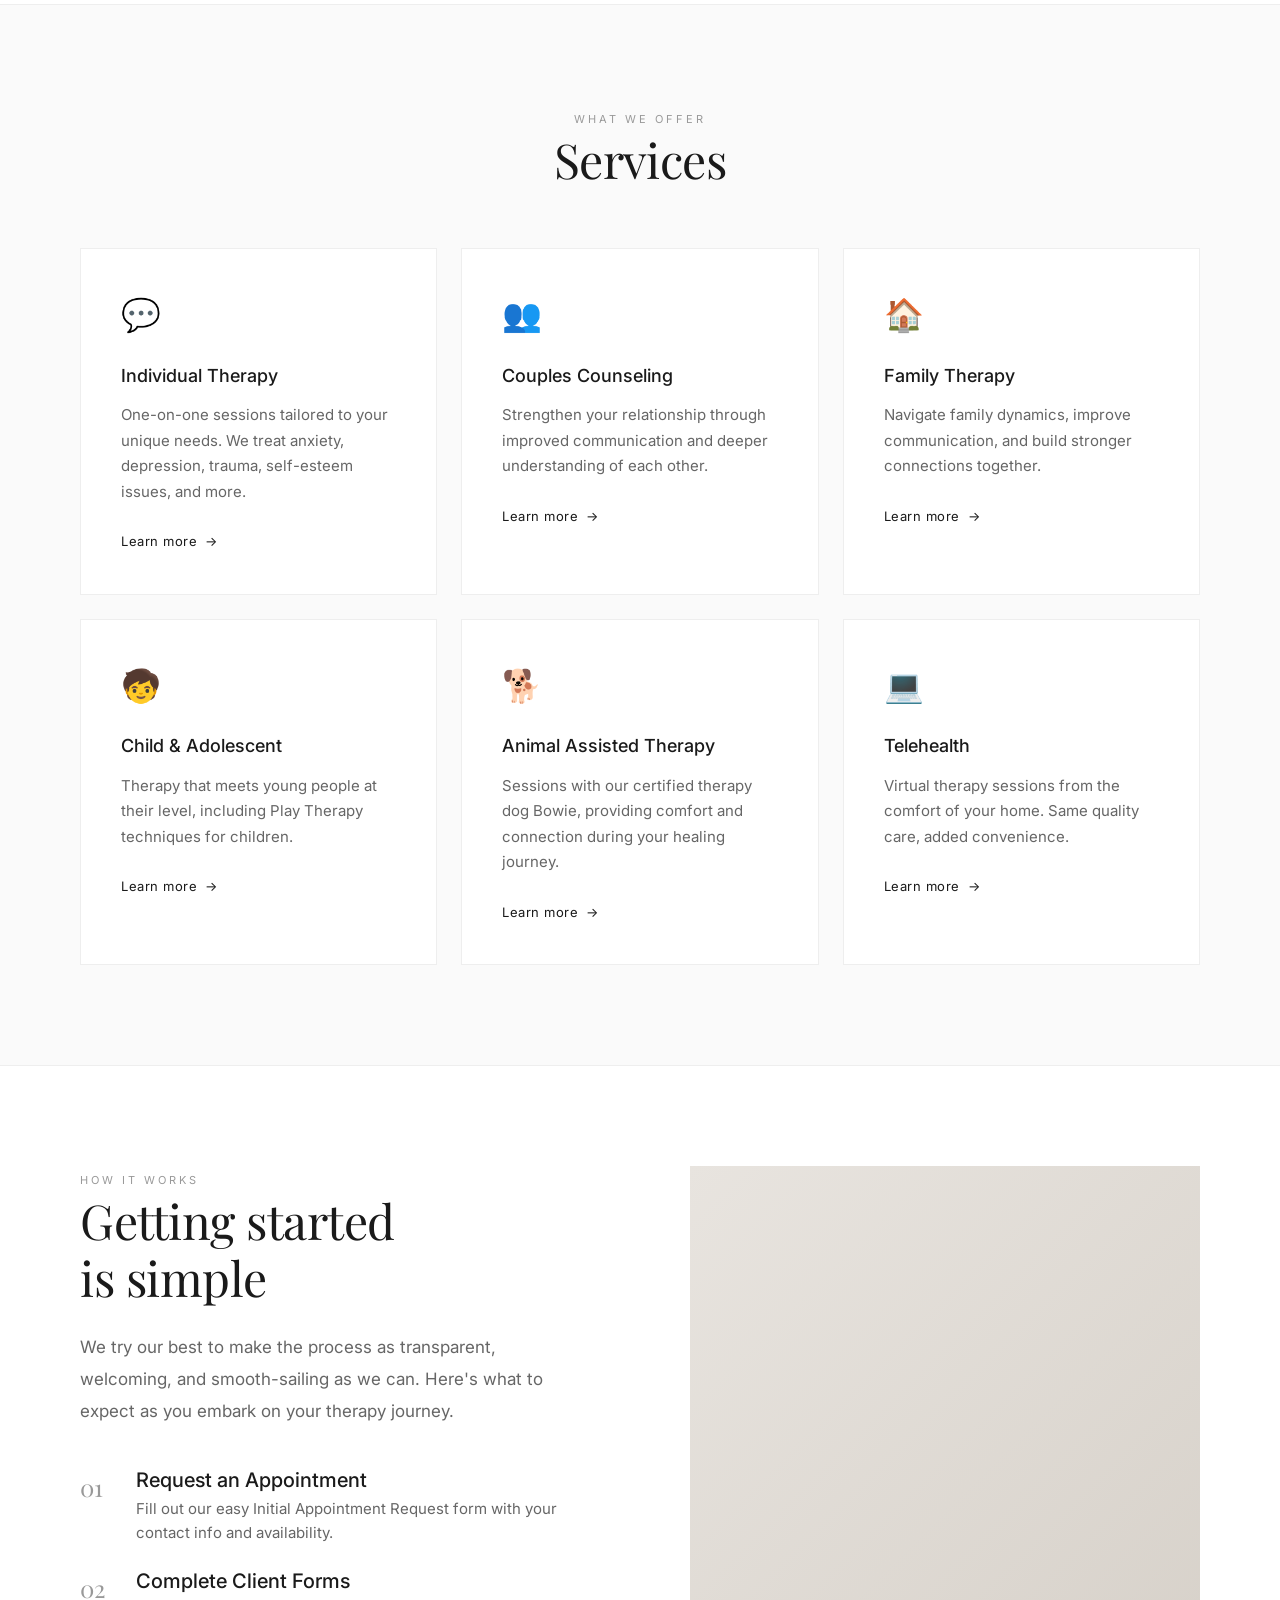
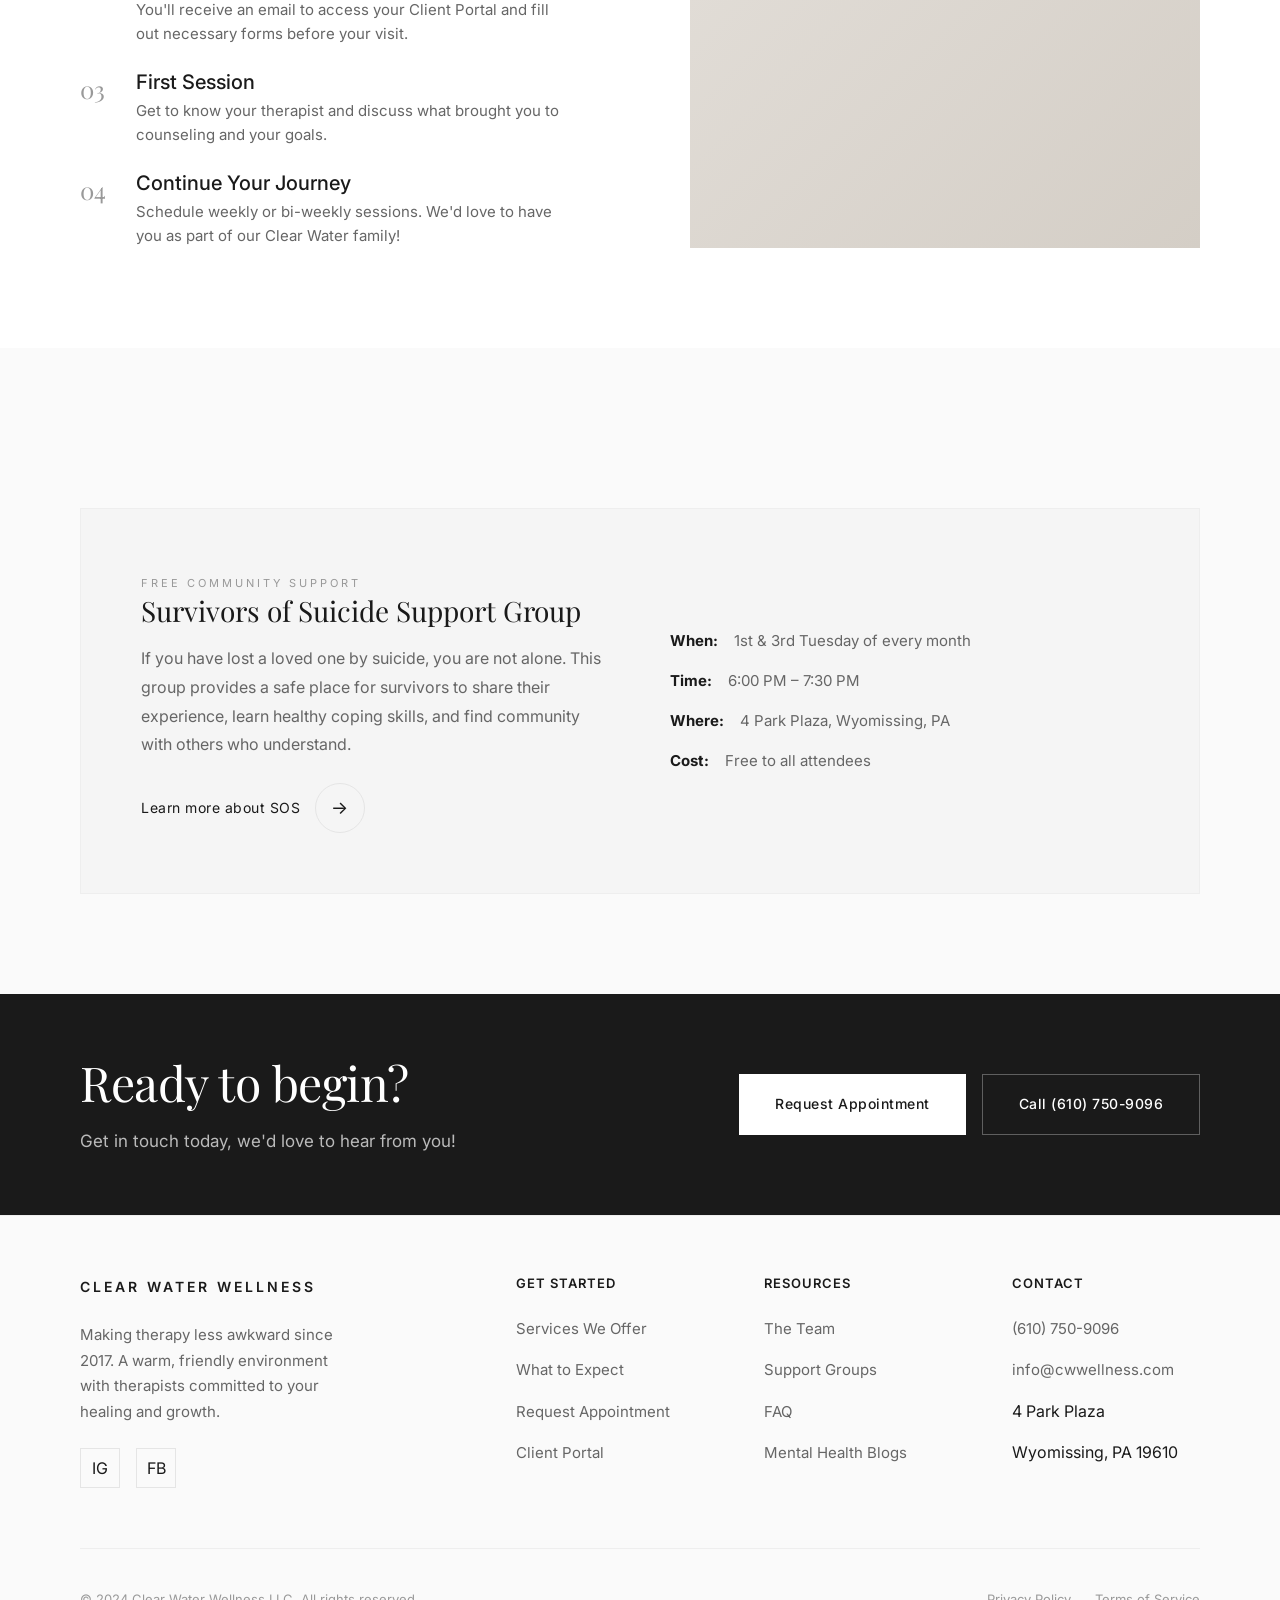
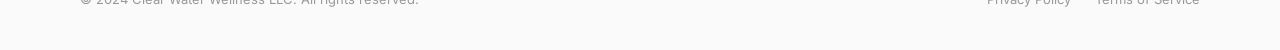
==== commit 521933b6: "Add files via upload" ====
--- a/index.html
+++ b/index.html
@@ -27,6 +27,7 @@
             <li><a href="what-to-expect.html" class="nav__link">What to Expect</a></li>
             <li><a href="team.html" class="nav__link">The Team</a></li>
             <li><a href="support-groups.html" class="nav__link">Support Groups</a></li>
+            <li><a href="rates-insurance.html" class="nav__link">Rates & Insurance</a></li>
             <li><a href="contact.html" class="nav__link">Contact</a></li>
           </ul>
           <a href="contact.html" class="nav__cta">Request Appointment</a>
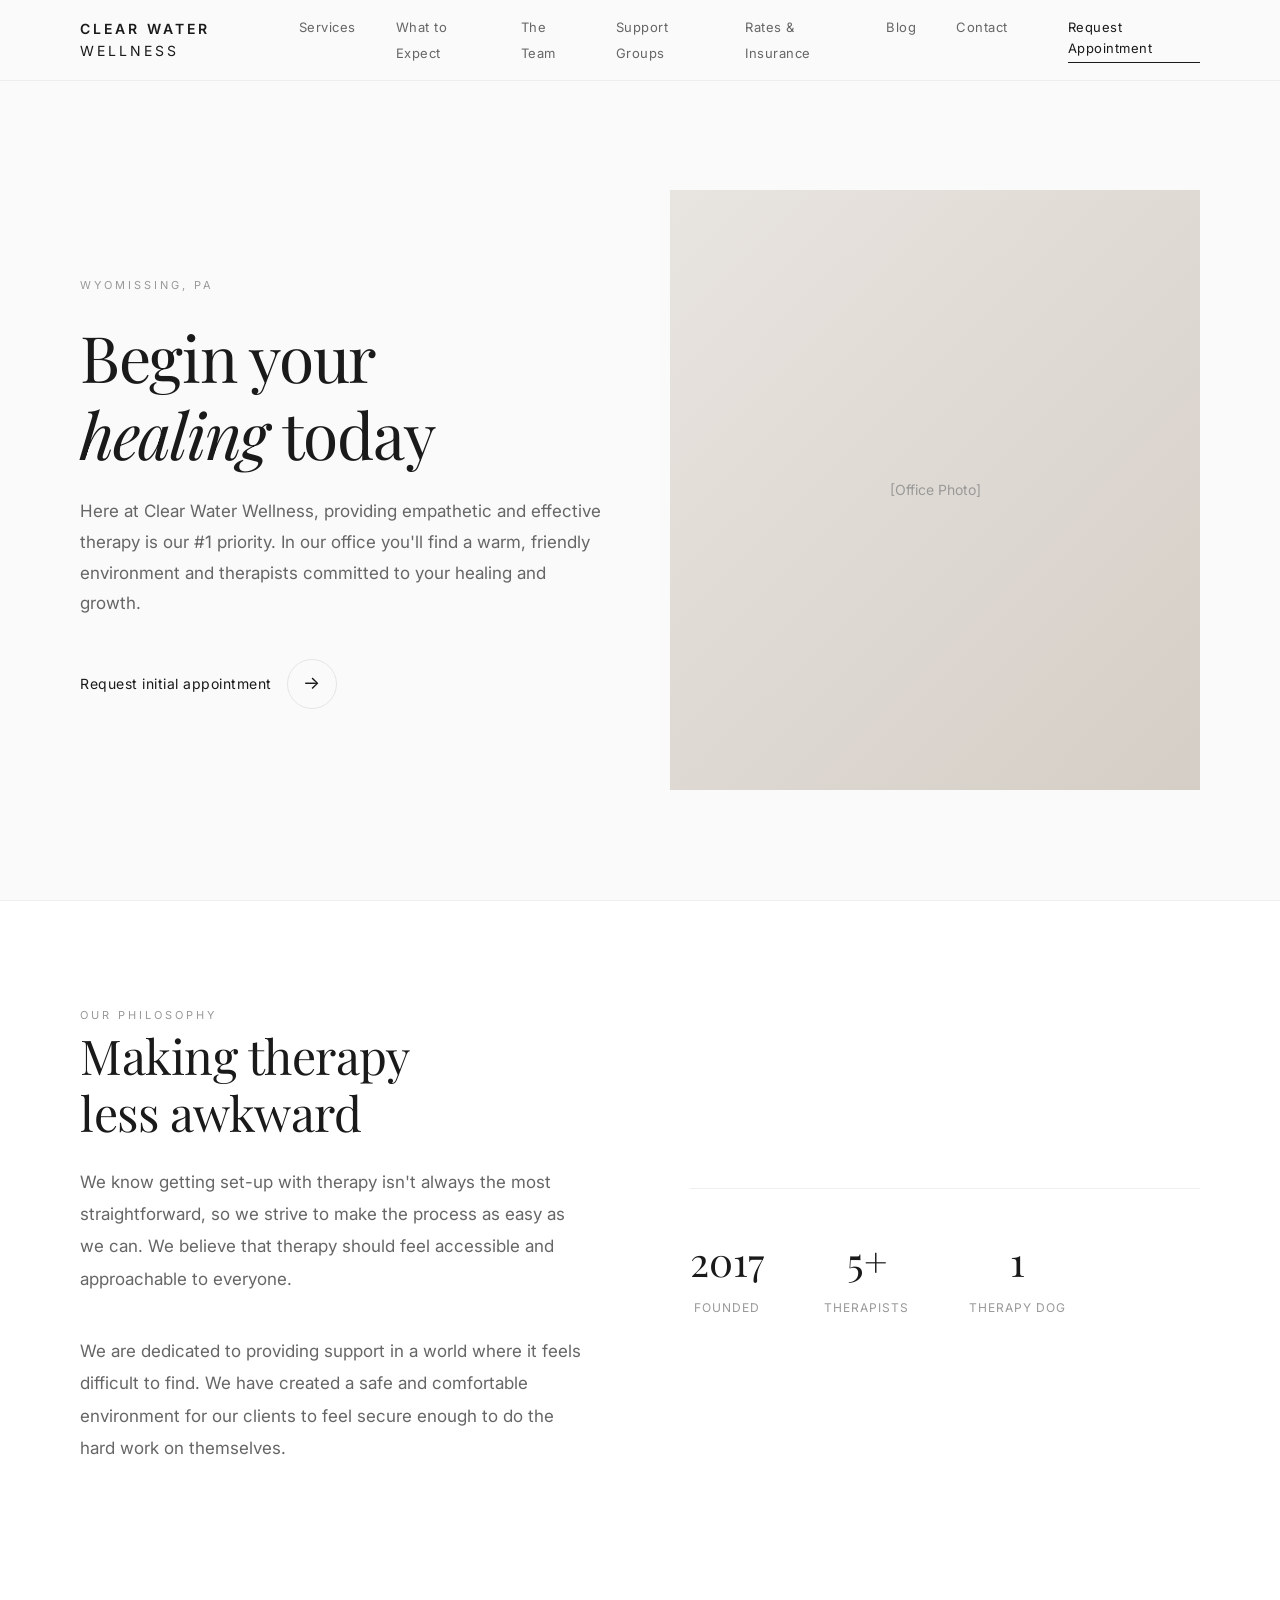
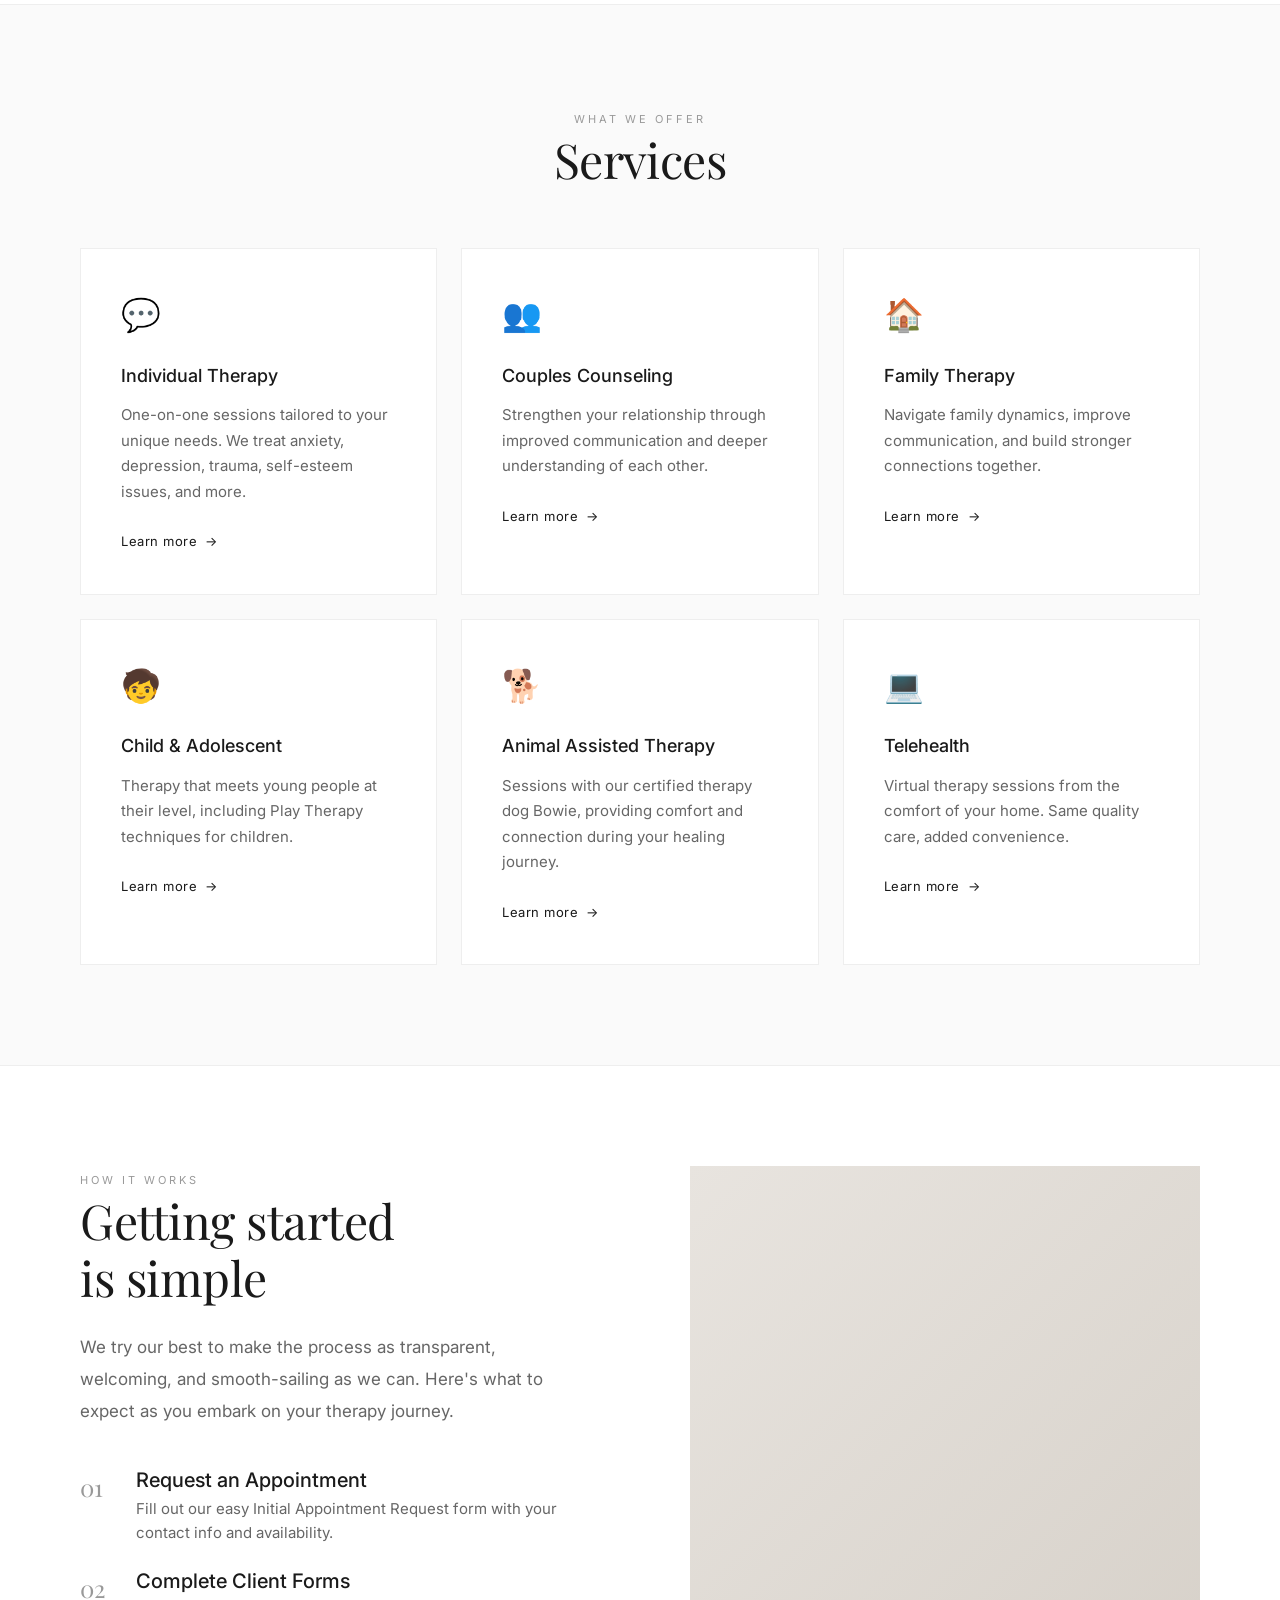
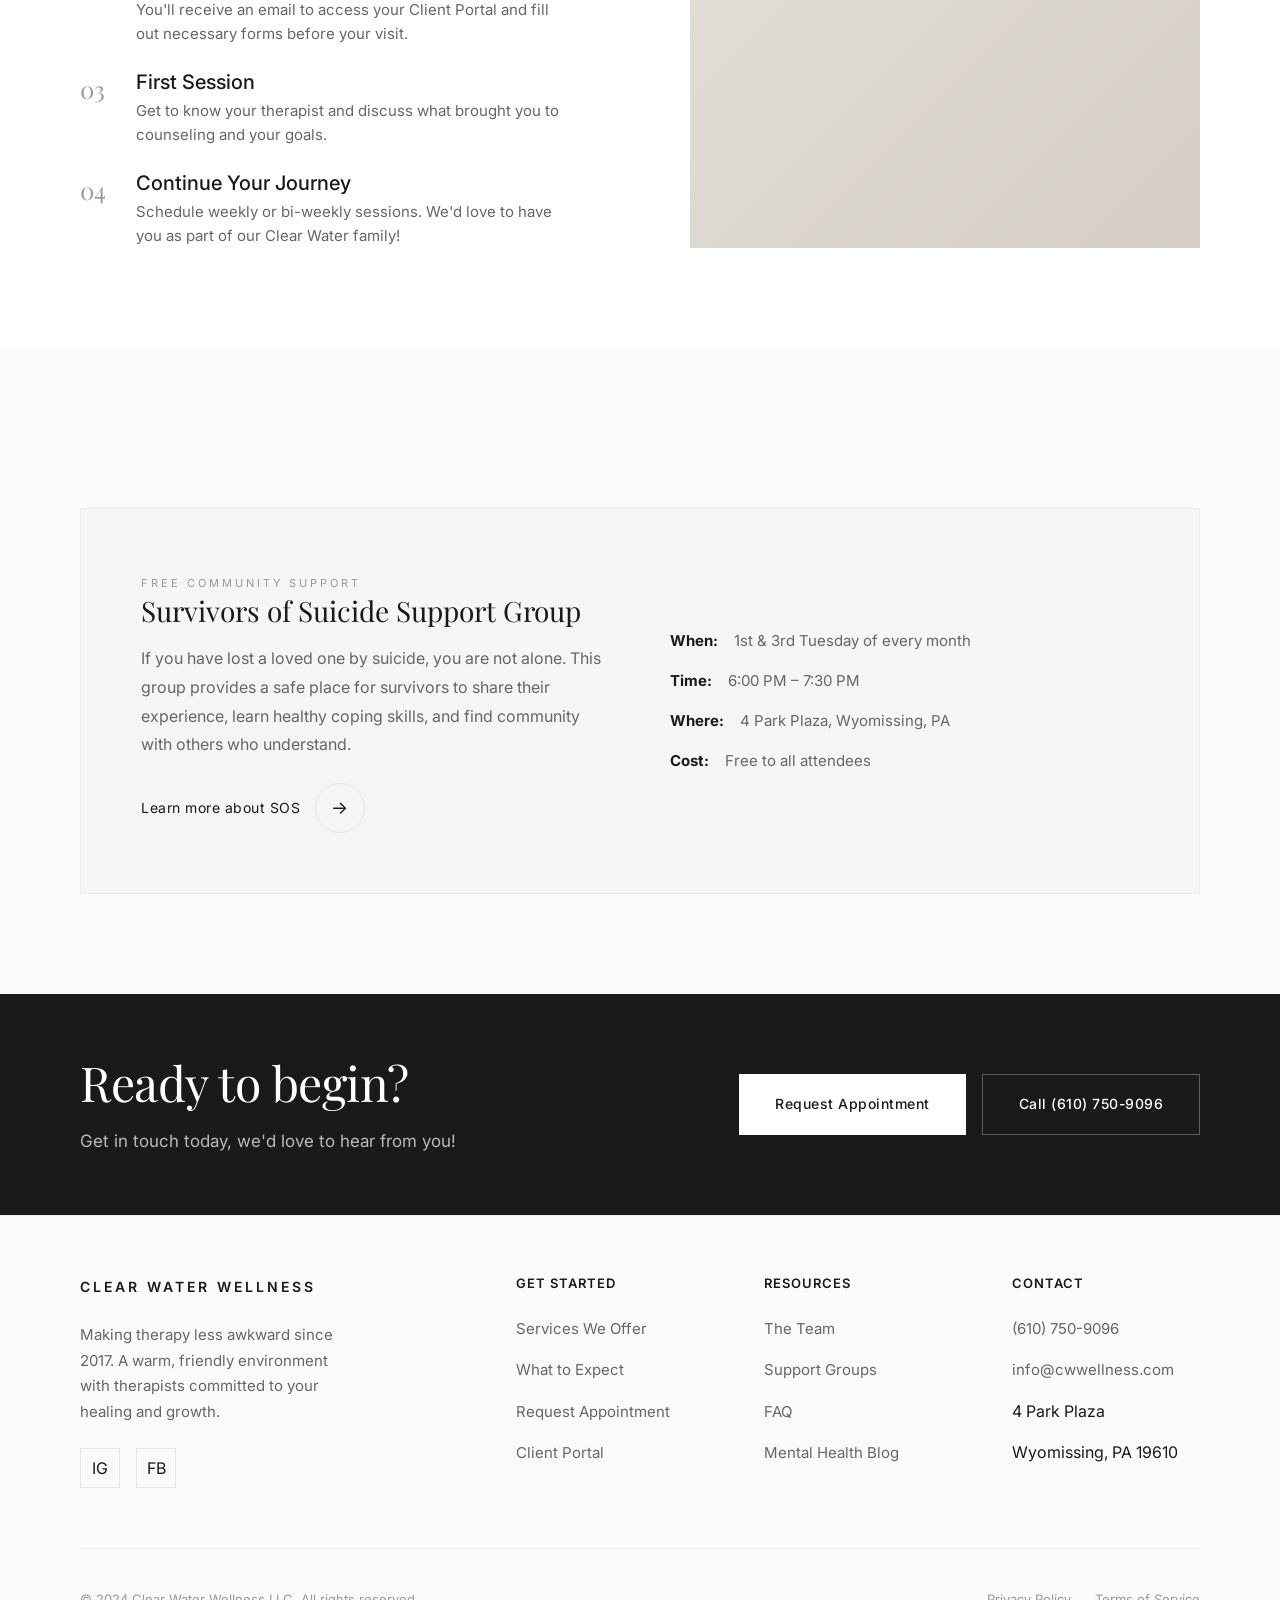
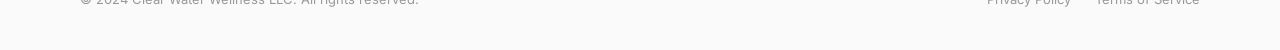
==== commit f12ce756: "Add files via upload" ====
--- a/index.html
+++ b/index.html
@@ -28,6 +28,7 @@
             <li><a href="team.html" class="nav__link">The Team</a></li>
             <li><a href="support-groups.html" class="nav__link">Support Groups</a></li>
             <li><a href="rates-insurance.html" class="nav__link">Rates & Insurance</a></li>
+            <li><a href="blog.html" class="nav__link">Blog</a></li>
             <li><a href="contact.html" class="nav__link">Contact</a></li>
           </ul>
           <a href="contact.html" class="nav__cta">Request Appointment</a>
@@ -279,7 +280,7 @@
             <li><a href="team.html">The Team</a></li>
             <li><a href="support-groups.html">Support Groups</a></li>
             <li><a href="#">FAQ</a></li>
-            <li><a href="#">Mental Health Blogs</a></li>
+            <li><a href="blog.html">Mental Health Blog</a></li>
           </ul>
         </div>
         
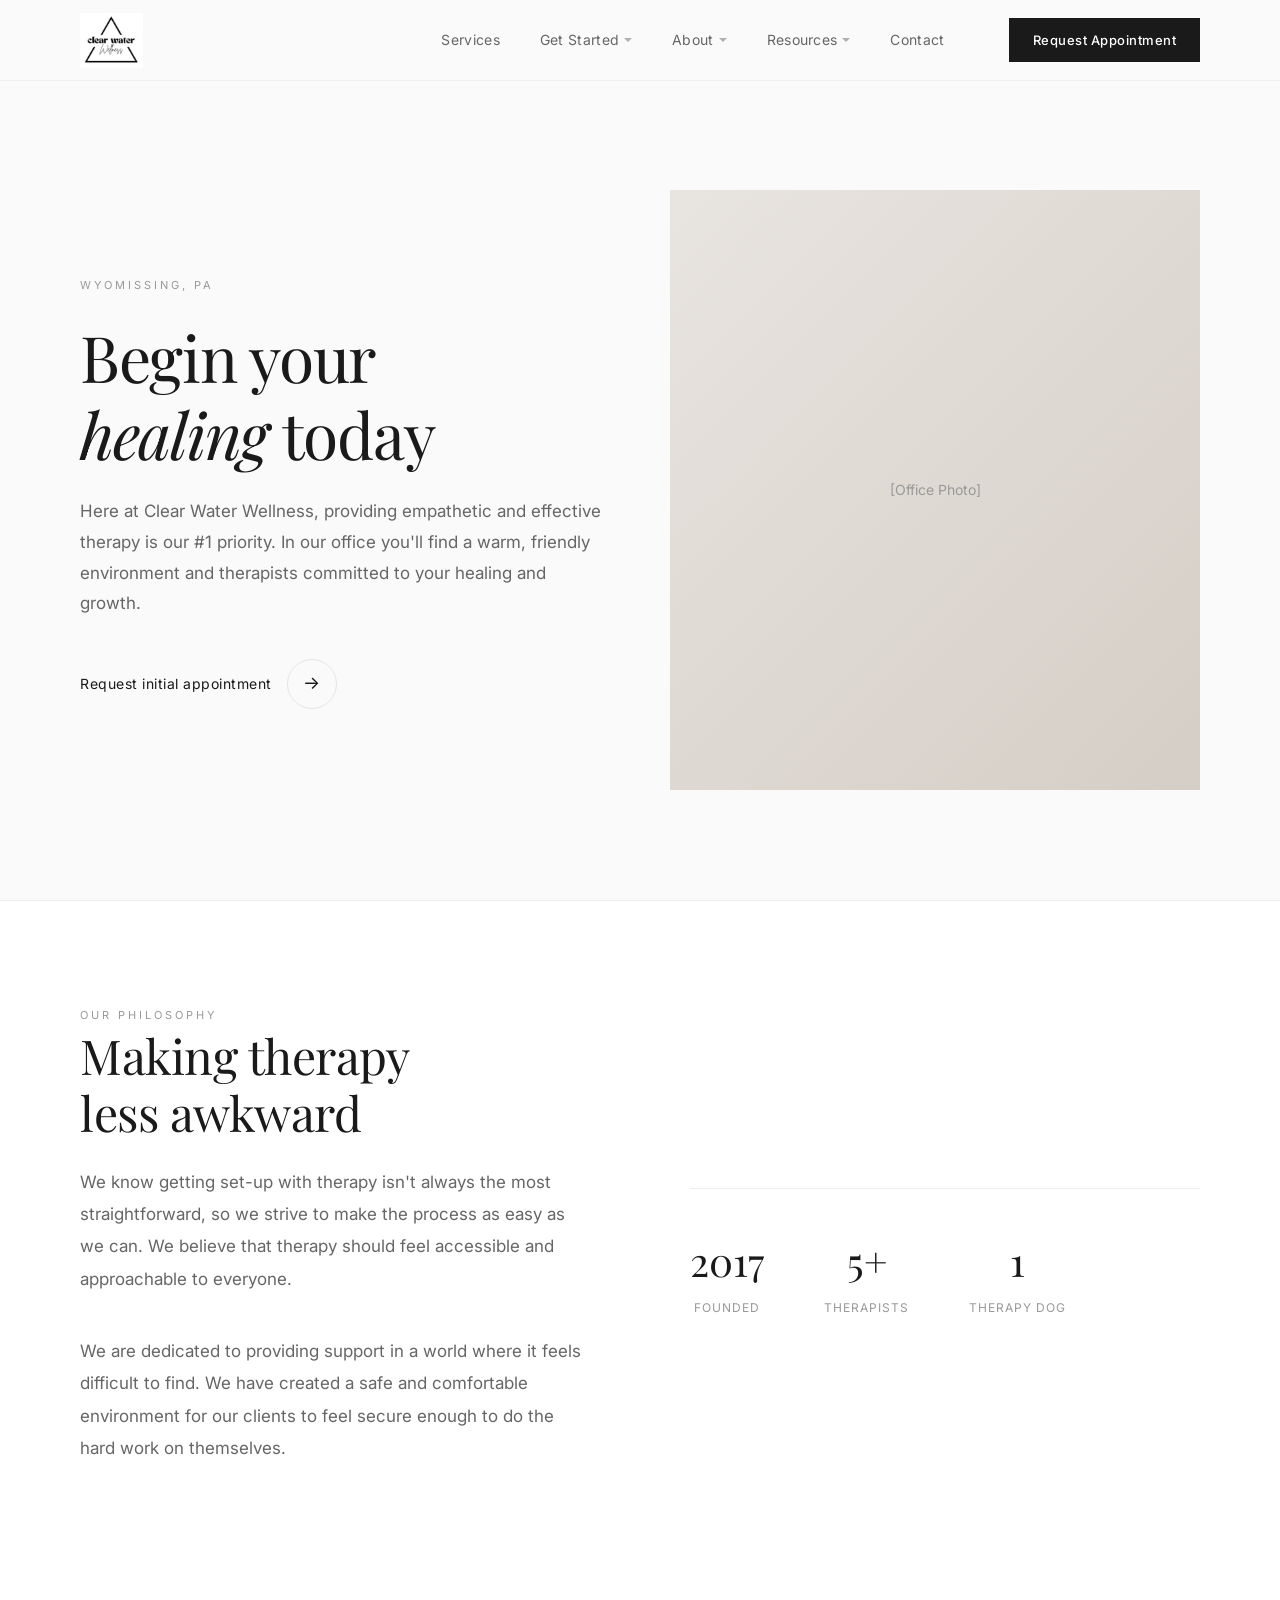
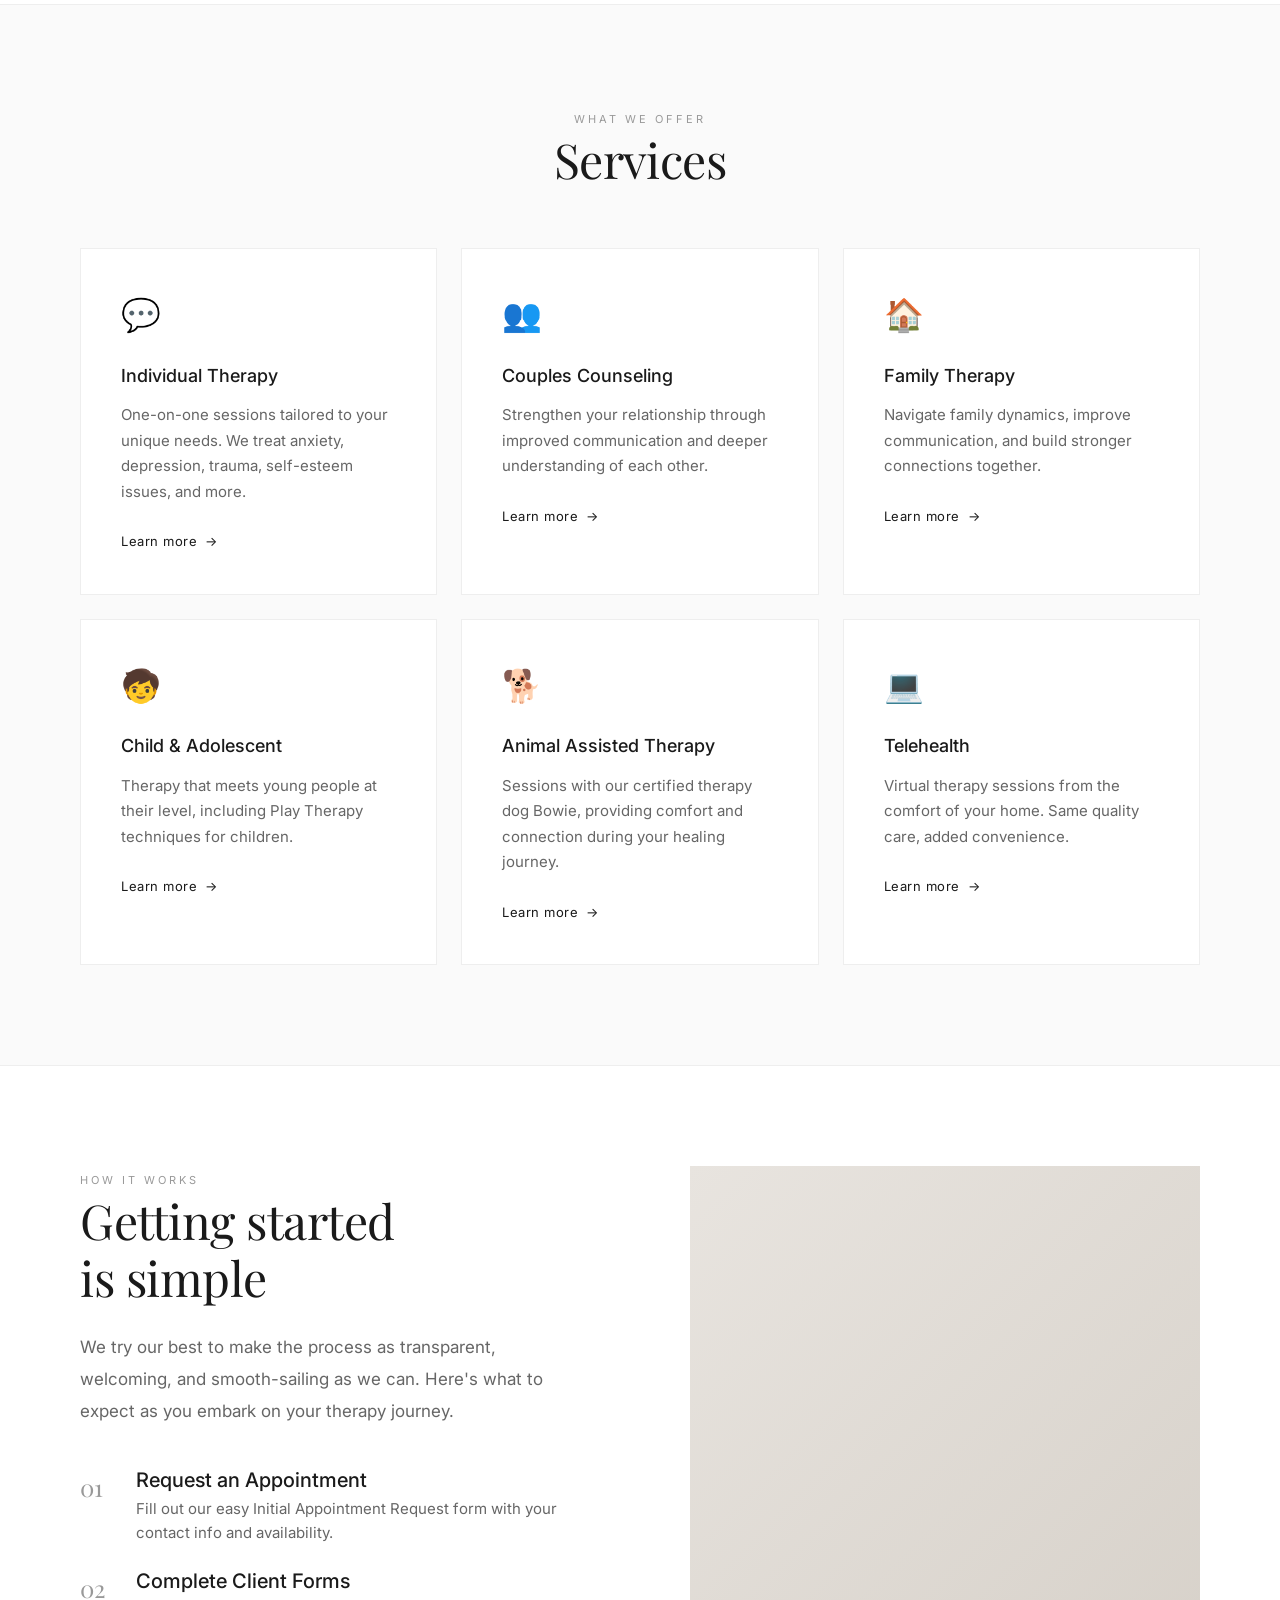
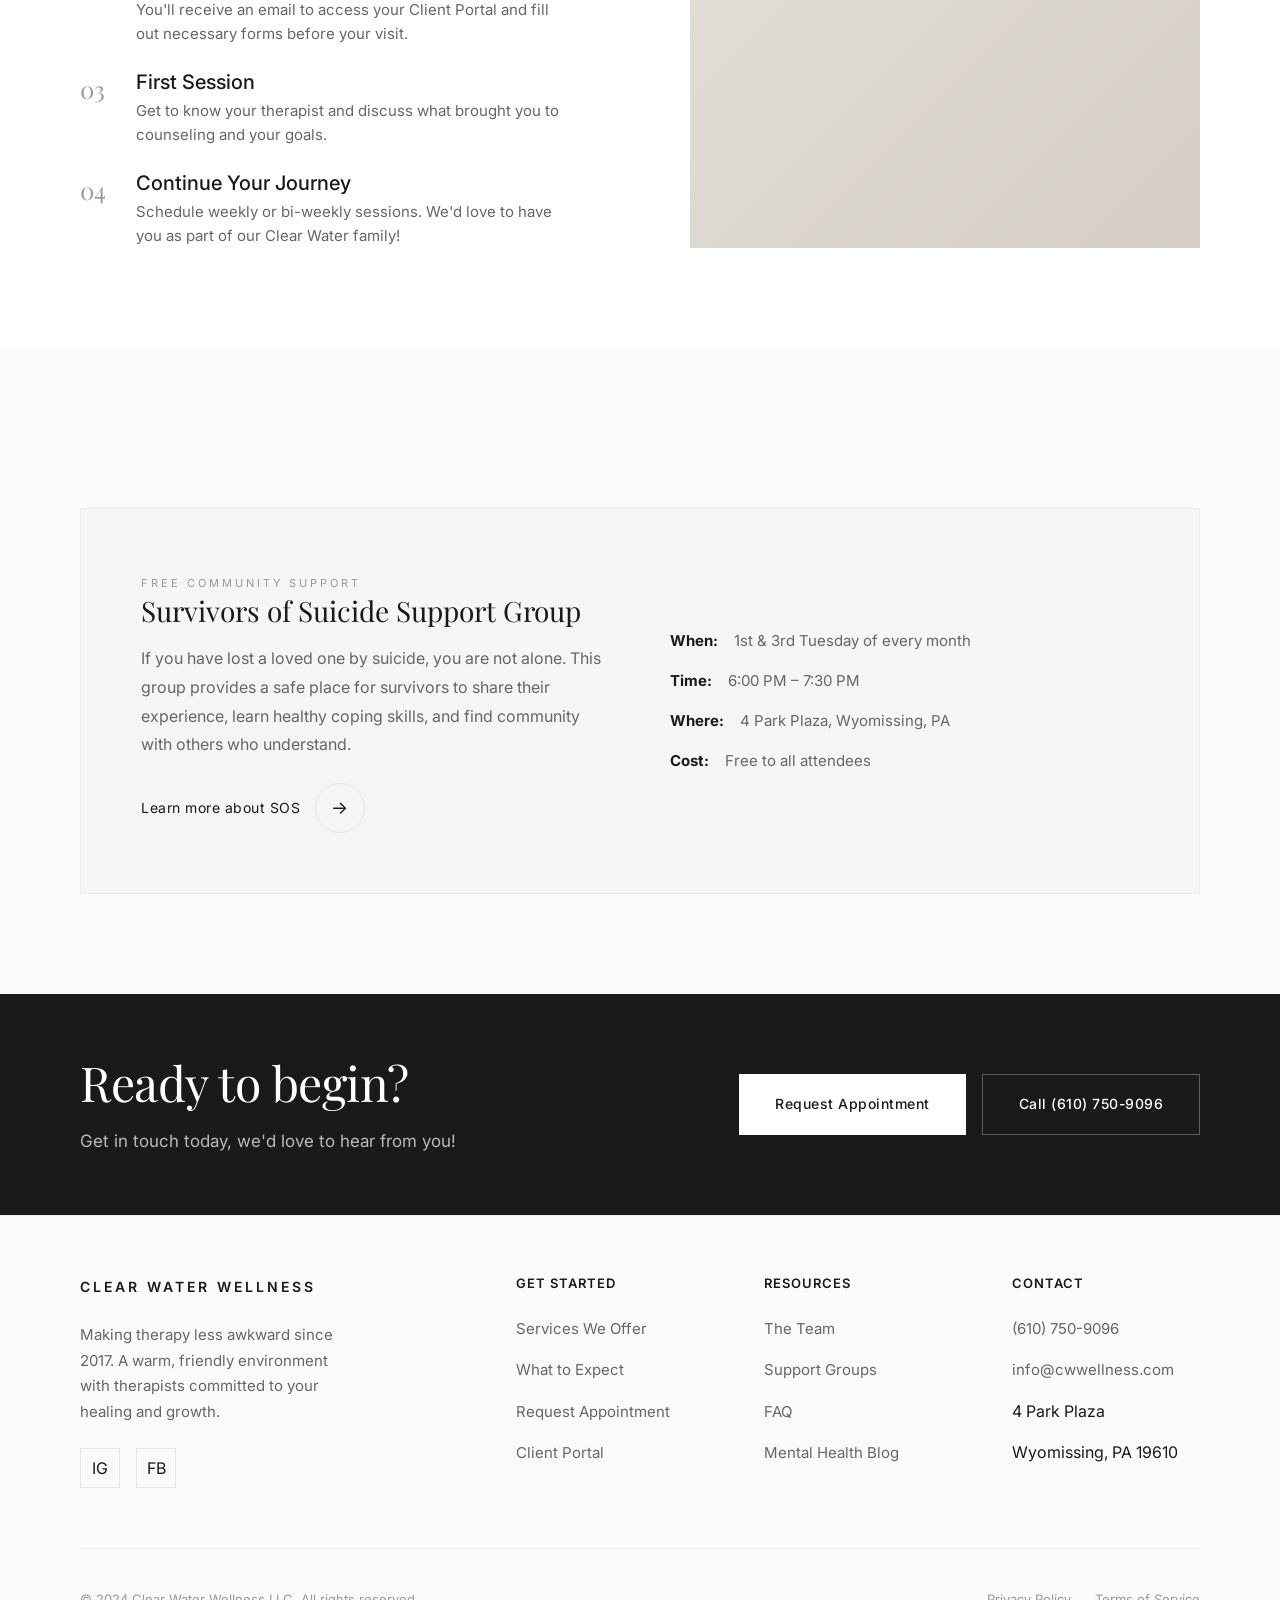
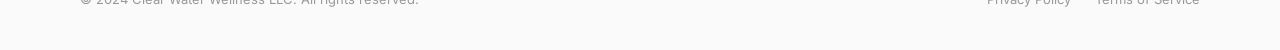
==== commit 094aab57: "Add files via upload" ====
--- a/index.html
+++ b/index.html
@@ -19,17 +19,40 @@
   <header class="header" id="header">
     <div class="container">
       <div class="header__inner">
-        <a href="index.html" class="logo">Clear Water <span>Wellness</span></a>
+        <a href="index.html" class="logo">
+          <img src="images/logo.jpeg" alt="Clear Water Wellness" class="logo__image">
+        </a>
         
         <nav class="nav">
           <ul class="nav__list">
-            <li><a href="services.html" class="nav__link">Services</a></li>
-            <li><a href="what-to-expect.html" class="nav__link">What to Expect</a></li>
-            <li><a href="team.html" class="nav__link">The Team</a></li>
-            <li><a href="support-groups.html" class="nav__link">Support Groups</a></li>
-            <li><a href="rates-insurance.html" class="nav__link">Rates & Insurance</a></li>
-            <li><a href="blog.html" class="nav__link">Blog</a></li>
-            <li><a href="contact.html" class="nav__link">Contact</a></li>
+            <li class="nav__item">
+              <a href="services.html" class="nav__link">Services</a>
+            </li>
+            <li class="nav__item">
+              <a href="#" class="nav__link nav__link--dropdown">Get Started</a>
+              <div class="nav__dropdown">
+                <a href="what-to-expect.html" class="nav__dropdown-link">What to Expect</a>
+                <a href="rates-insurance.html" class="nav__dropdown-link">Rates & Insurance</a>
+                <a href="faq.html" class="nav__dropdown-link">FAQ</a>
+              </div>
+            </li>
+            <li class="nav__item">
+              <a href="#" class="nav__link nav__link--dropdown">About</a>
+              <div class="nav__dropdown">
+                <a href="team.html" class="nav__dropdown-link">The Team</a>
+                <a href="support-groups.html" class="nav__dropdown-link">Support Groups</a>
+              </div>
+            </li>
+            <li class="nav__item">
+              <a href="#" class="nav__link nav__link--dropdown">Resources</a>
+              <div class="nav__dropdown">
+                <a href="blog.html" class="nav__dropdown-link">Blog</a>
+                <a href="resources.html" class="nav__dropdown-link">Crisis Resources</a>
+              </div>
+            </li>
+            <li class="nav__item">
+              <a href="contact.html" class="nav__link">Contact</a>
+            </li>
           </ul>
           <a href="contact.html" class="nav__cta">Request Appointment</a>
         </nav>
@@ -279,7 +302,7 @@
           <ul class="footer__links">
             <li><a href="team.html">The Team</a></li>
             <li><a href="support-groups.html">Support Groups</a></li>
-            <li><a href="#">FAQ</a></li>
+            <li><a href="faq.html">FAQ</a></li>
             <li><a href="blog.html">Mental Health Blog</a></li>
           </ul>
         </div>
--- a/css/styles.css
+++ b/css/styles.css
@@ -148,7 +148,19 @@
   height: 80px;
 }
 
+/* Logo with Image */
 .logo {
+  display: flex;
+  align-items: center;
+  gap: 12px;
+}
+
+.logo__image {
+  height: 55px;
+  width: auto;
+}
+
+.logo__text {
   font-size: 14px;
   font-weight: 600;
   letter-spacing: 3px;
@@ -156,38 +168,36 @@
   color: var(--color-text);
 }
 
-.logo span {
+.logo__text span {
   font-weight: 400;
 }
 
+/* Navigation */
 .nav {
   display: flex;
   align-items: center;
-  gap: var(--spacing-xl);
+  gap: var(--spacing-lg);
 }
 
 .nav__list {
   display: flex;
-  gap: var(--spacing-lg);
+  align-items: center;
+  gap: 8px;
+}
+
+.nav__item {
+  position: relative;
 }
 
 .nav__link {
-  font-size: 13px;
+  font-size: 14px;
   color: var(--color-text-light);
-  letter-spacing: 0.5px;
-  transition: var(--transition);
-  position: relative;
-}
-
-.nav__link::after {
-  content: '';
-  position: absolute;
-  bottom: -4px;
-  left: 0;
-  width: 0;
-  height: 1px;
-  background: var(--color-text);
-  transition: var(--transition);
+  letter-spacing: 0.3px;
+  transition: var(--transition);
+  padding: 10px 16px;
+  display: flex;
+  align-items: center;
+  gap: 5px;
 }
 
 .nav__link:hover,
@@ -195,22 +205,76 @@
   color: var(--color-text);
 }
 
-.nav__link:hover::after,
-.nav__link--active::after {
-  width: 100%;
-}
-
+/* Dropdown Arrow */
+.nav__link--dropdown::after {
+  content: '';
+  width: 0;
+  height: 0;
+  border-left: 4px solid transparent;
+  border-right: 4px solid transparent;
+  border-top: 4px solid currentColor;
+  opacity: 0.5;
+  transition: var(--transition);
+}
+
+.nav__item:hover .nav__link--dropdown::after {
+  transform: rotate(180deg);
+}
+
+/* Dropdown Menu */
+.nav__dropdown {
+  position: absolute;
+  top: 100%;
+  left: 0;
+  min-width: 200px;
+  background: white;
+  border: 1px solid var(--color-border-light);
+  box-shadow: 0 10px 40px rgba(0, 0, 0, 0.1);
+  opacity: 0;
+  visibility: hidden;
+  transform: translateY(10px);
+  transition: var(--transition);
+  padding: 10px 0;
+}
+
+.nav__item:hover .nav__dropdown {
+  opacity: 1;
+  visibility: visible;
+  transform: translateY(0);
+}
+
+.nav__dropdown-link {
+  display: block;
+  padding: 12px 24px;
+  font-size: 14px;
+  color: var(--color-text-light);
+  transition: var(--transition);
+}
+
+.nav__dropdown-link:hover {
+  background: var(--color-bg-alt);
+  color: var(--color-text);
+}
+
+.nav__dropdown-link--active {
+  color: var(--color-text);
+  font-weight: 500;
+}
+
+/* CTA Button */
 .nav__cta {
   font-size: 13px;
-  color: var(--color-text);
+  font-weight: 500;
+  color: white;
+  background: var(--color-text);
   letter-spacing: 0.5px;
-  padding-bottom: 4px;
-  border-bottom: 1px solid var(--color-text);
-  transition: var(--transition);
+  padding: 12px 24px;
+  transition: var(--transition);
+  margin-left: 8px;
 }
 
 .nav__cta:hover {
-  opacity: 0.7;
+  background: #333;
 }
 
 /* Mobile Menu Toggle */
@@ -977,13 +1041,95 @@
     --spacing-2xl: 60px;
   }
   
-  .nav__list,
+  /* Mobile Navigation */
+  .nav {
+    position: fixed;
+    top: 80px;
+    left: 0;
+    right: 0;
+    bottom: 0;
+    background: var(--color-bg);
+    flex-direction: column;
+    align-items: stretch;
+    padding: var(--spacing-lg);
+    opacity: 0;
+    visibility: hidden;
+    transform: translateY(-10px);
+    transition: var(--transition);
+    overflow-y: auto;
+  }
+  
+  .nav--open {
+    opacity: 1;
+    visibility: visible;
+    transform: translateY(0);
+  }
+  
+  .nav__list {
+    flex-direction: column;
+    gap: 0;
+  }
+  
+  .nav__item {
+    border-bottom: 1px solid var(--color-border-light);
+  }
+  
+  .nav__link {
+    padding: 18px 0;
+    font-size: 16px;
+  }
+  
+  .nav__link--dropdown::after {
+    margin-left: auto;
+  }
+  
+  /* Mobile Dropdowns */
+  .nav__dropdown {
+    position: static;
+    opacity: 1;
+    visibility: visible;
+    transform: none;
+    box-shadow: none;
+    border: none;
+    padding: 0 0 10px 20px;
+    background: transparent;
+    display: none;
+  }
+  
+  .nav__item--open .nav__dropdown {
+    display: block;
+  }
+  
+  .nav__item--open .nav__link--dropdown::after {
+    transform: rotate(180deg);
+  }
+  
+  .nav__dropdown-link {
+    padding: 12px 0;
+    color: var(--color-text-muted);
+  }
+  
   .nav__cta {
-    display: none;
+    margin: var(--spacing-md) 0 0 0;
+    text-align: center;
+    padding: 16px;
   }
   
   .nav__toggle {
     display: flex;
+  }
+  
+  /* Toggle animation */
+  .nav--open + .nav__toggle span:nth-child(1) {
+    transform: rotate(45deg) translate(5px, 5px);
+  }
+  
+  .nav--open + .nav__toggle span:nth-child(2) {
+    opacity: 0;
+  }
+  
+  .nav--open + .nav__toggle span:nth-child(3) {
+    transform: rotate(-45deg) translate(5px, -5px);
   }
   
   .hero {
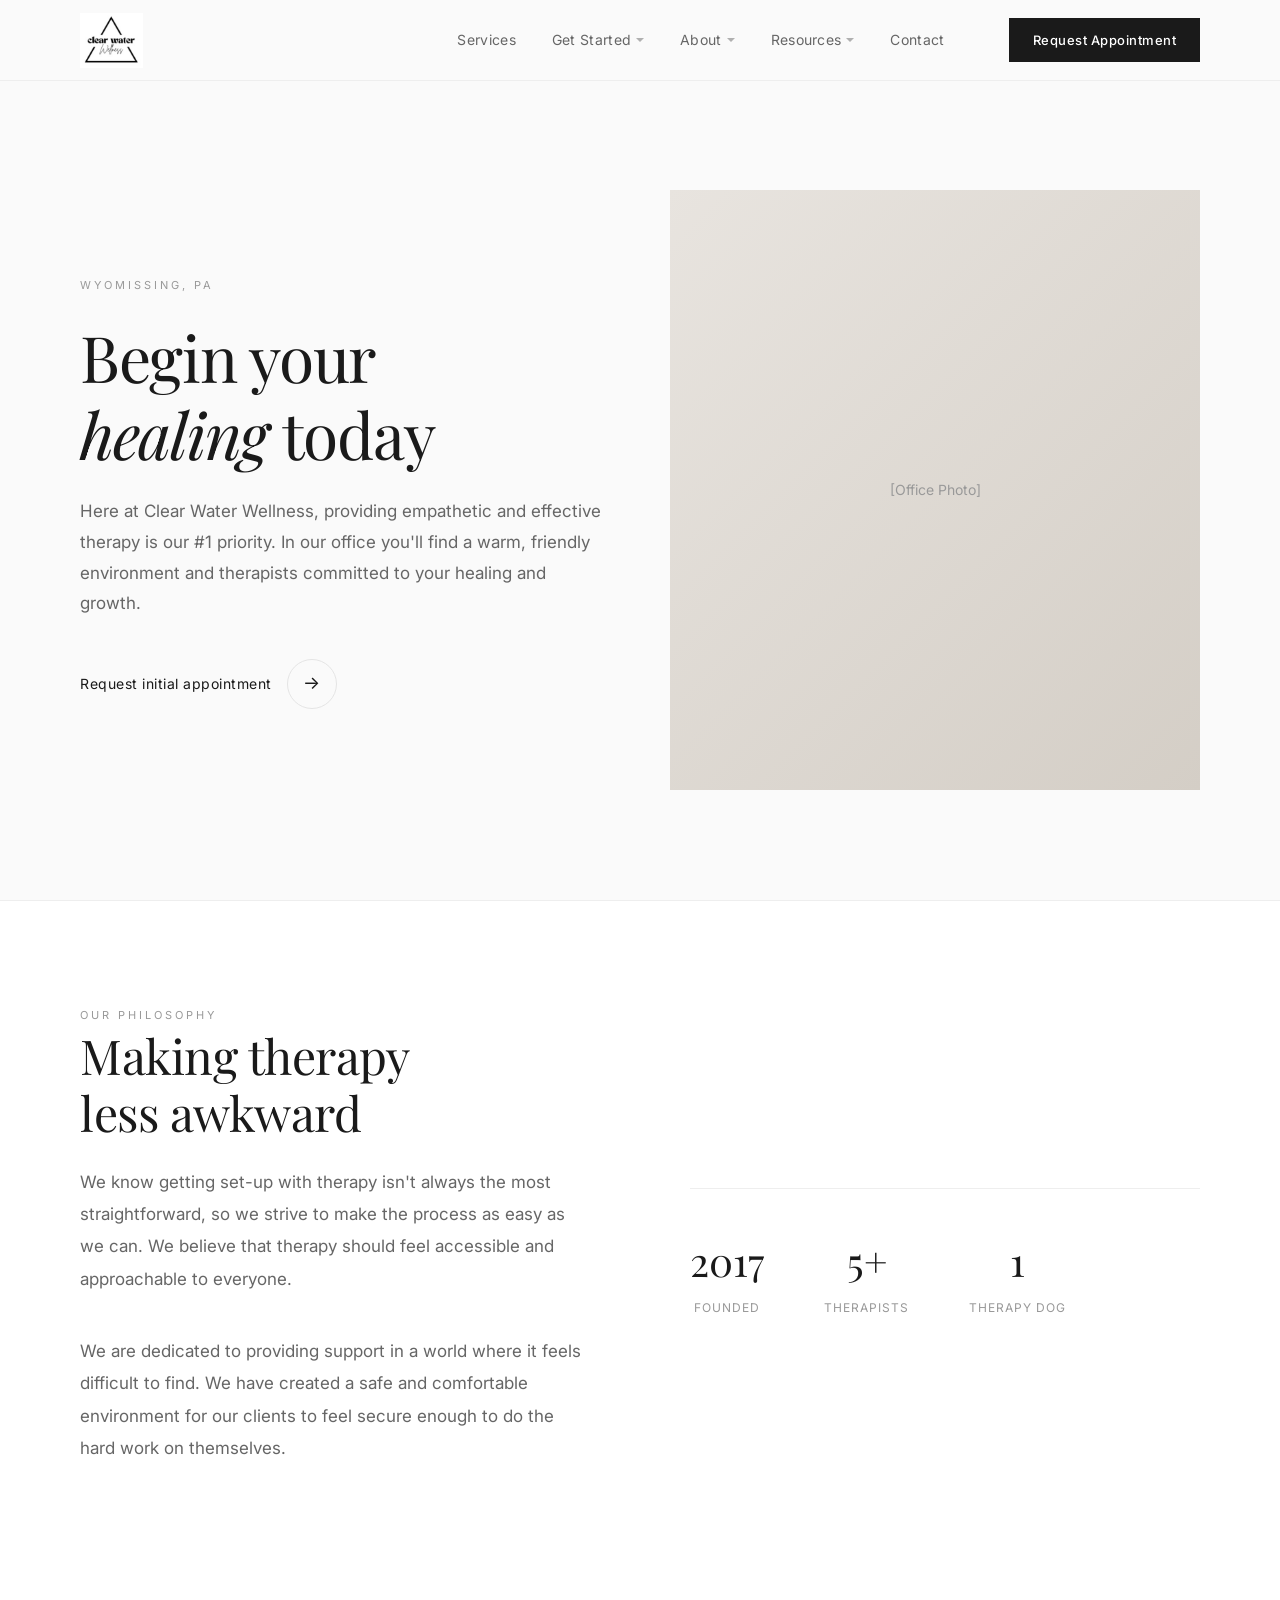
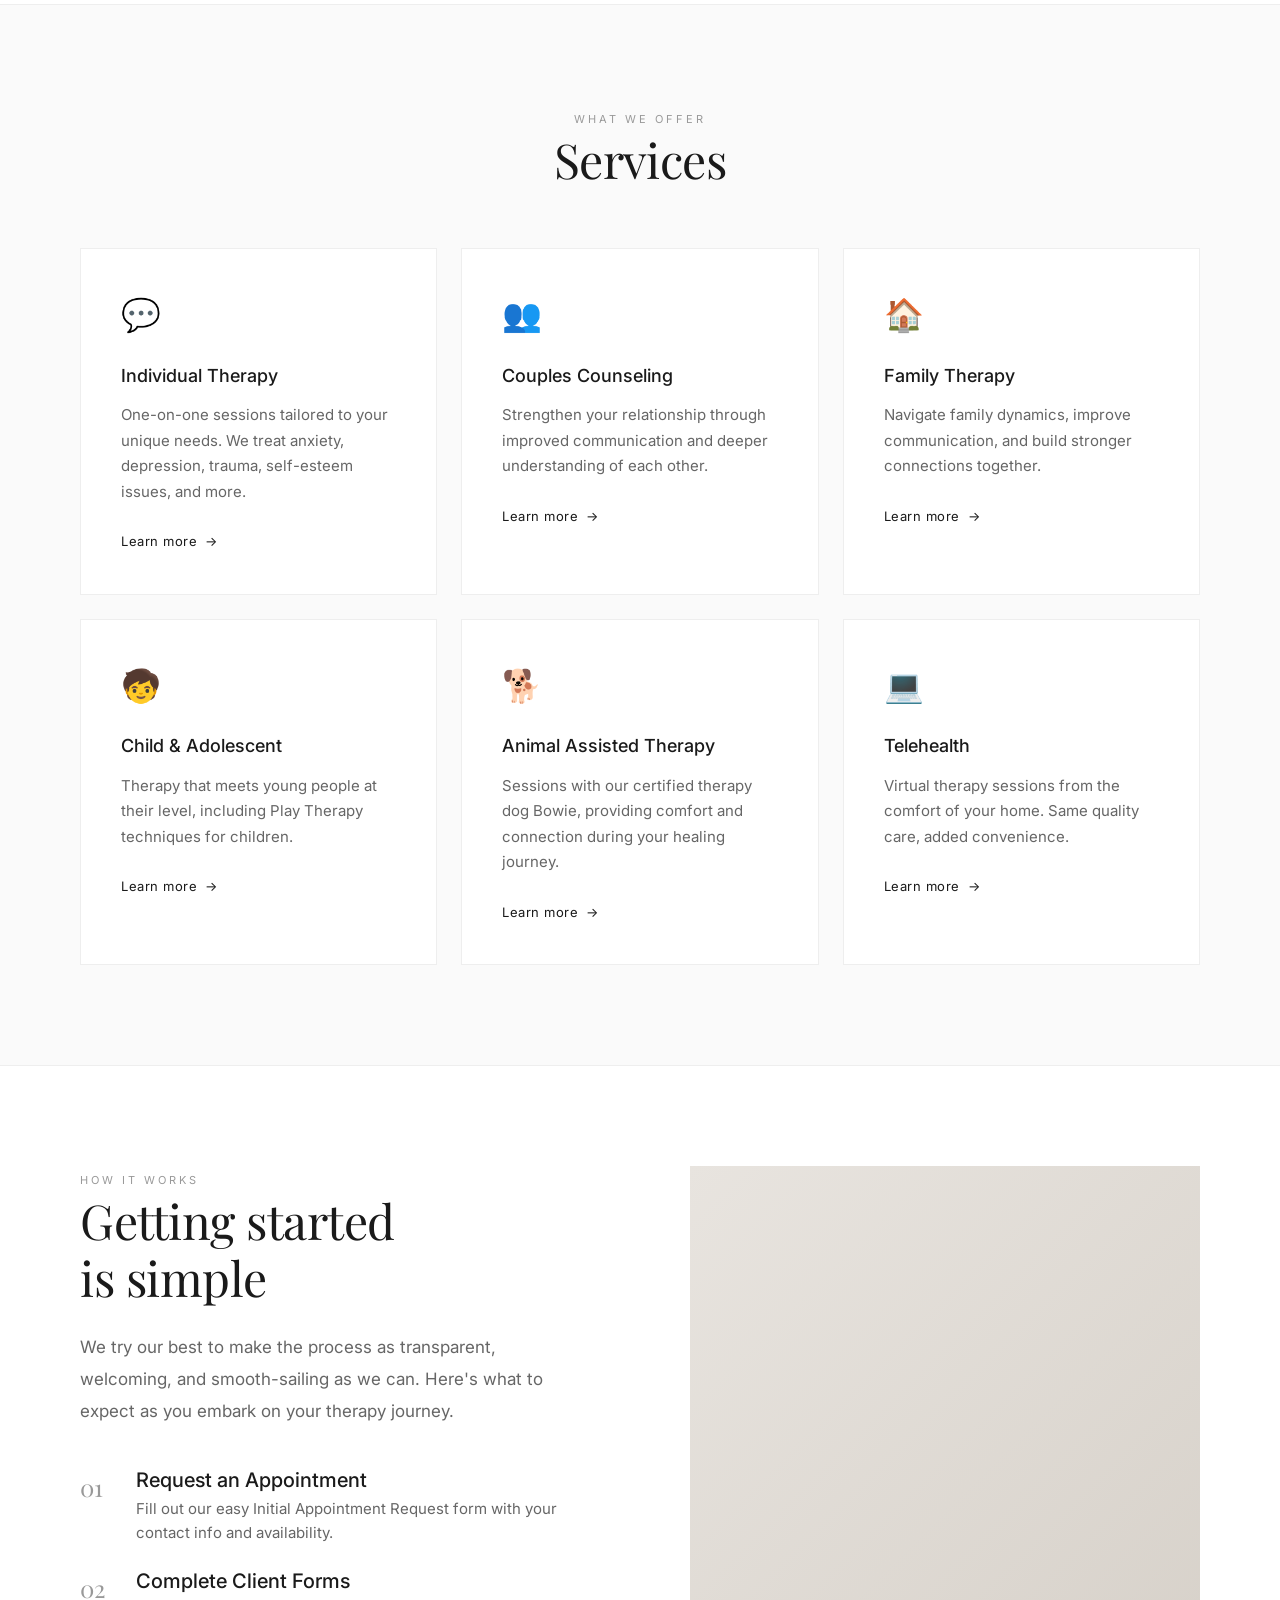
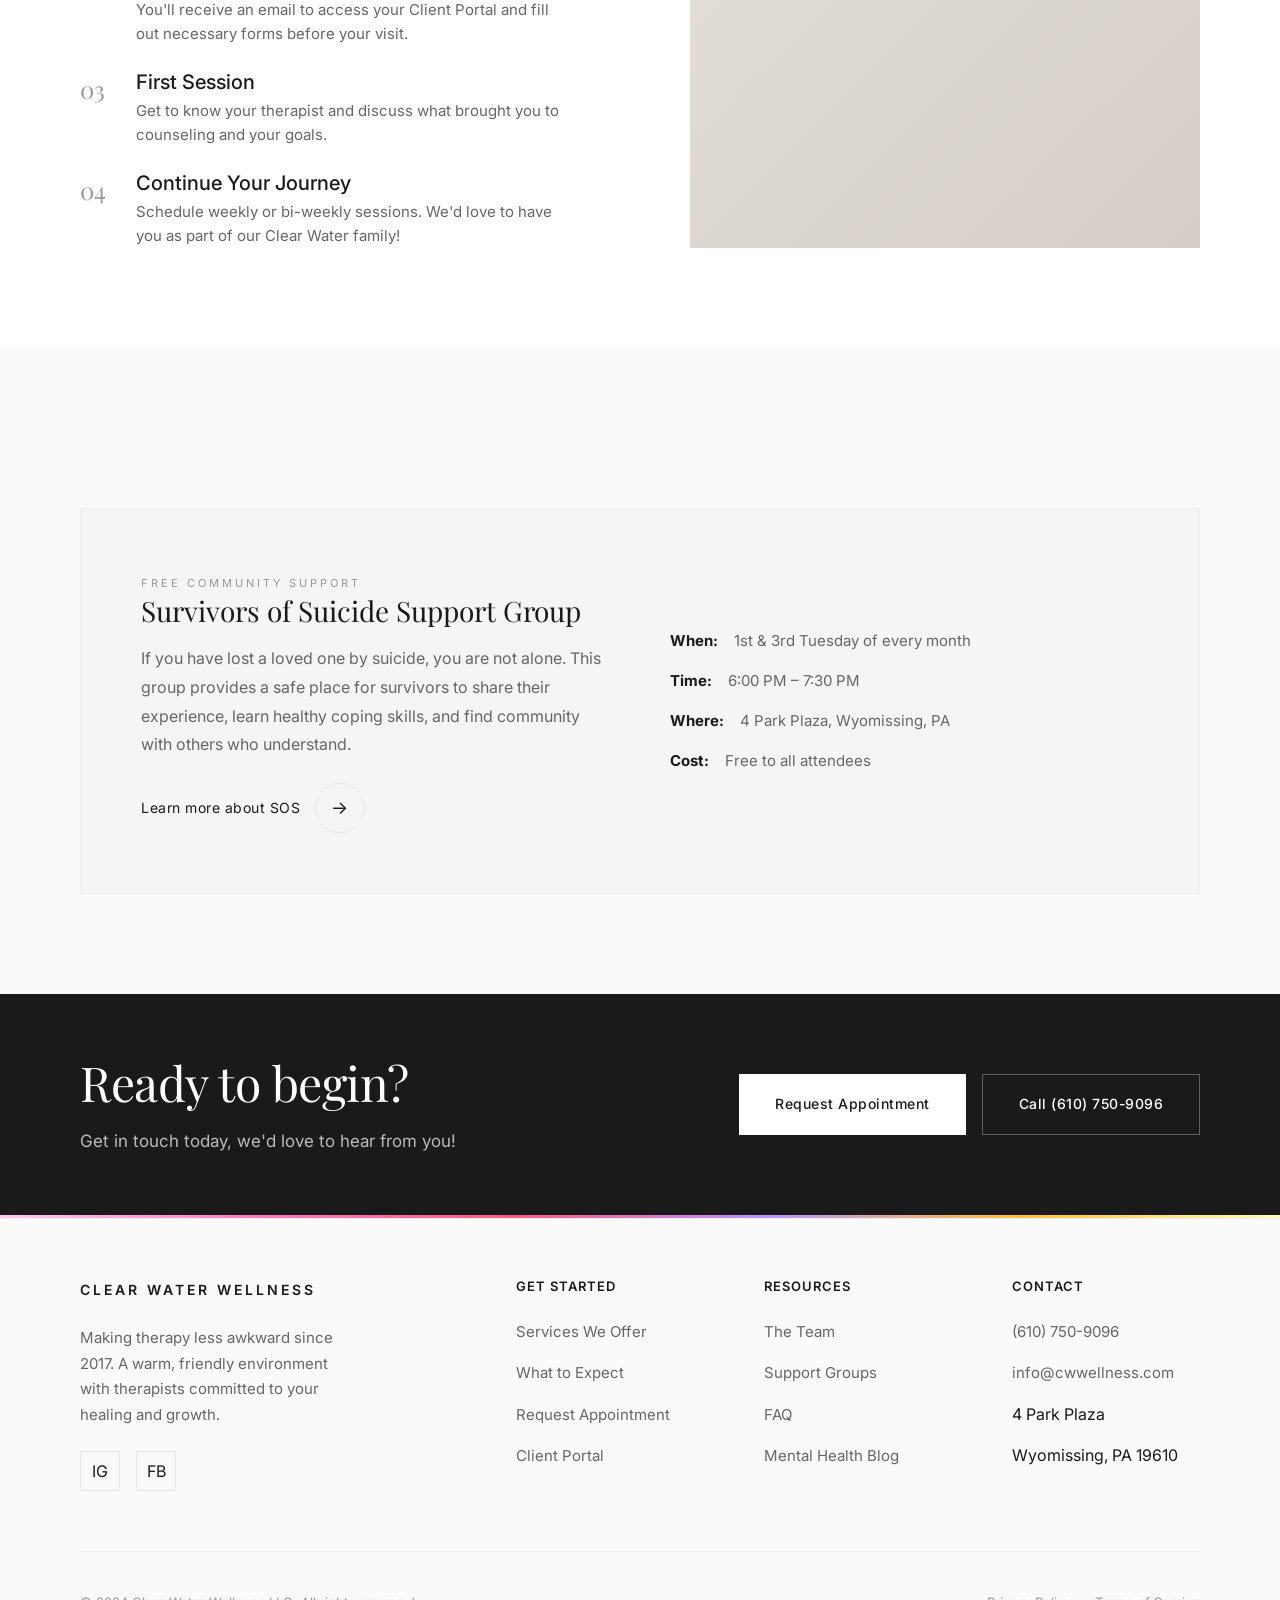
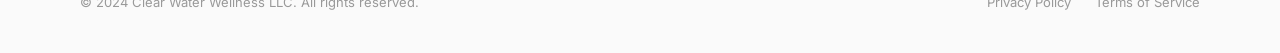
==== commit b076020c: "Add files via upload" ====
--- a/index.html
+++ b/index.html
@@ -274,6 +274,9 @@
     </div>
   </section>
 
+  <!-- Rainbow Accent Bar -->
+  <div class="rainbow-bar"></div>
+
   <!-- Footer -->
   <footer class="footer">
     <div class="container">
--- a/css/styles.css
+++ b/css/styles.css
@@ -13,6 +13,21 @@
   --color-border: #e5e5e5;
   --color-border-light: #eeeeee;
   
+  /* Brand Colors */
+  --color-light-pink: #ffcaf0;
+  --color-pink: #ff7ac2;
+  --color-bright-pink: #ff5c83;
+  --color-purple: #ba95ff;
+  --color-orange: #ffc136;
+  --color-yellow: #fcffbb;
+  
+  /* Hover Backgrounds (lighter versions) */
+  --color-light-pink-bg: #fff5fb;
+  --color-pink-bg: #fff0f7;
+  --color-purple-bg: #f8f4ff;
+  --color-orange-bg: #fffcf5;
+  --color-yellow-bg: #fffef8;
+  
   --font-primary: 'Inter', system-ui, -apple-system, sans-serif;
   --font-display: 'Playfair Display', Georgia, serif;
   
@@ -25,6 +40,9 @@
   
   --max-width: 1200px;
   --transition: 0.3s ease;
+  
+  /* Rainbow Gradient */
+  --gradient-rainbow: linear-gradient(90deg, #ffcaf0, #ff7ac2, #ff5c83, #ba95ff, #ffc136, #fcffbb);
 }
 
 /* Reset & Base */
@@ -182,7 +200,7 @@
 .nav__list {
   display: flex;
   align-items: center;
-  gap: 8px;
+  gap: 4px;
 }
 
 .nav__item {
@@ -204,6 +222,13 @@
 .nav__link--active {
   color: var(--color-text);
 }
+
+/* Colorful Nav Hovers - Option 6 Interactive Reveals */
+.nav__item:nth-child(1) .nav__link:hover { background: var(--color-light-pink); color: var(--color-text); }
+.nav__item:nth-child(2) .nav__link:hover { background: var(--color-purple-bg); color: var(--color-text); }
+.nav__item:nth-child(3) .nav__link:hover { background: var(--color-orange-bg); color: var(--color-text); }
+.nav__item:nth-child(4) .nav__link:hover { background: var(--color-pink-bg); color: var(--color-text); }
+.nav__item:nth-child(5) .nav__link:hover { background: var(--color-yellow-bg); color: var(--color-text); }
 
 /* Dropdown Arrow */
 .nav__link--dropdown::after {
@@ -251,16 +276,17 @@
   transition: var(--transition);
 }
 
-.nav__dropdown-link:hover {
-  background: var(--color-bg-alt);
-  color: var(--color-text);
-}
+/* Colorful Dropdown Hovers */
+.nav__item:nth-child(2) .nav__dropdown-link:hover { background: var(--color-purple-bg); color: var(--color-text); }
+.nav__item:nth-child(3) .nav__dropdown-link:hover { background: var(--color-orange-bg); color: var(--color-text); }
+.nav__item:nth-child(4) .nav__dropdown-link:hover { background: var(--color-pink-bg); color: var(--color-text); }
 
 .nav__dropdown-link--active {
   color: var(--color-text);
   font-weight: 500;
 }
 
+/* CTA Button */
 /* CTA Button */
 .nav__cta {
   font-size: 13px;
@@ -274,7 +300,7 @@
 }
 
 .nav__cta:hover {
-  background: #333;
+  background: var(--color-bright-pink);
 }
 
 /* Mobile Menu Toggle */
@@ -360,9 +386,9 @@
 }
 
 .hero__cta:hover .hero__cta-arrow {
-  background: var(--color-text);
+  background: var(--color-bright-pink);
   color: white;
-  border-color: var(--color-text);
+  border-color: var(--color-bright-pink);
 }
 
 .hero__image {
@@ -485,9 +511,13 @@
   transition: var(--transition);
 }
 
-.service-card:hover {
-  border-color: var(--color-text);
-}
+/* Colorful Service Card Hovers - Option 6 */
+.service-card:nth-child(1):hover { border-color: var(--color-pink); background: var(--color-pink-bg); }
+.service-card:nth-child(2):hover { border-color: var(--color-purple); background: var(--color-purple-bg); }
+.service-card:nth-child(3):hover { border-color: var(--color-orange); background: var(--color-orange-bg); }
+.service-card:nth-child(4):hover { border-color: var(--color-light-pink); background: var(--color-light-pink-bg); }
+.service-card:nth-child(5):hover { border-color: var(--color-bright-pink); background: var(--color-pink-bg); }
+.service-card:nth-child(6):hover { border-color: var(--color-purple); background: var(--color-purple-bg); }
 
 .service-card__icon {
   font-size: 2rem;
@@ -759,11 +789,9 @@
   transition: var(--transition);
 }
 
-.footer__social a:hover {
-  background: var(--color-text);
-  color: white;
-  border-color: var(--color-text);
-}
+/* Colorful Social Hovers - Option 6 */
+.footer__social a:nth-child(1):hover { background: var(--color-light-pink); border-color: var(--color-light-pink); color: var(--color-text); }
+.footer__social a:nth-child(2):hover { background: var(--color-purple); border-color: var(--color-purple); color: white; }
 
 .footer__col h4 {
   font-family: var(--font-primary);
@@ -857,7 +885,19 @@
 
 .team-card {
   text-align: center;
-}
+  padding: var(--spacing-md);
+  transition: var(--transition);
+}
+
+/* Colorful Team Card Hovers - Option 6 */
+.team-card:nth-child(1):hover { background: var(--color-light-pink-bg); }
+.team-card:nth-child(2):hover { background: var(--color-purple-bg); }
+.team-card:nth-child(3):hover { background: var(--color-orange-bg); }
+.team-card:nth-child(4):hover { background: var(--color-pink-bg); }
+.team-card:nth-child(5):hover { background: var(--color-yellow-bg); }
+.team-card:nth-child(6):hover { background: var(--color-light-pink-bg); }
+.team-card:nth-child(7):hover { background: var(--color-purple-bg); }
+.team-card:nth-child(8):hover { background: var(--color-orange-bg); }
 
 .team-card__image {
   aspect-ratio: 3/4;
@@ -997,7 +1037,7 @@
 }
 
 .form-submit:hover {
-  opacity: 0.9;
+  background: var(--color-bright-pink);
 }
 
 /* =============================================
@@ -1164,6 +1204,18 @@
 }
 
 /* =============================================
+   RAINBOW ACCENT BAR - Option 6
+   ============================================= */
+.rainbow-bar {
+  height: 3px;
+  background: var(--gradient-rainbow);
+}
+
+.rainbow-bar--thick {
+  height: 5px;
+}
+
+/* =============================================
    ANIMATIONS
    ============================================= */
 @keyframes fadeInUp {
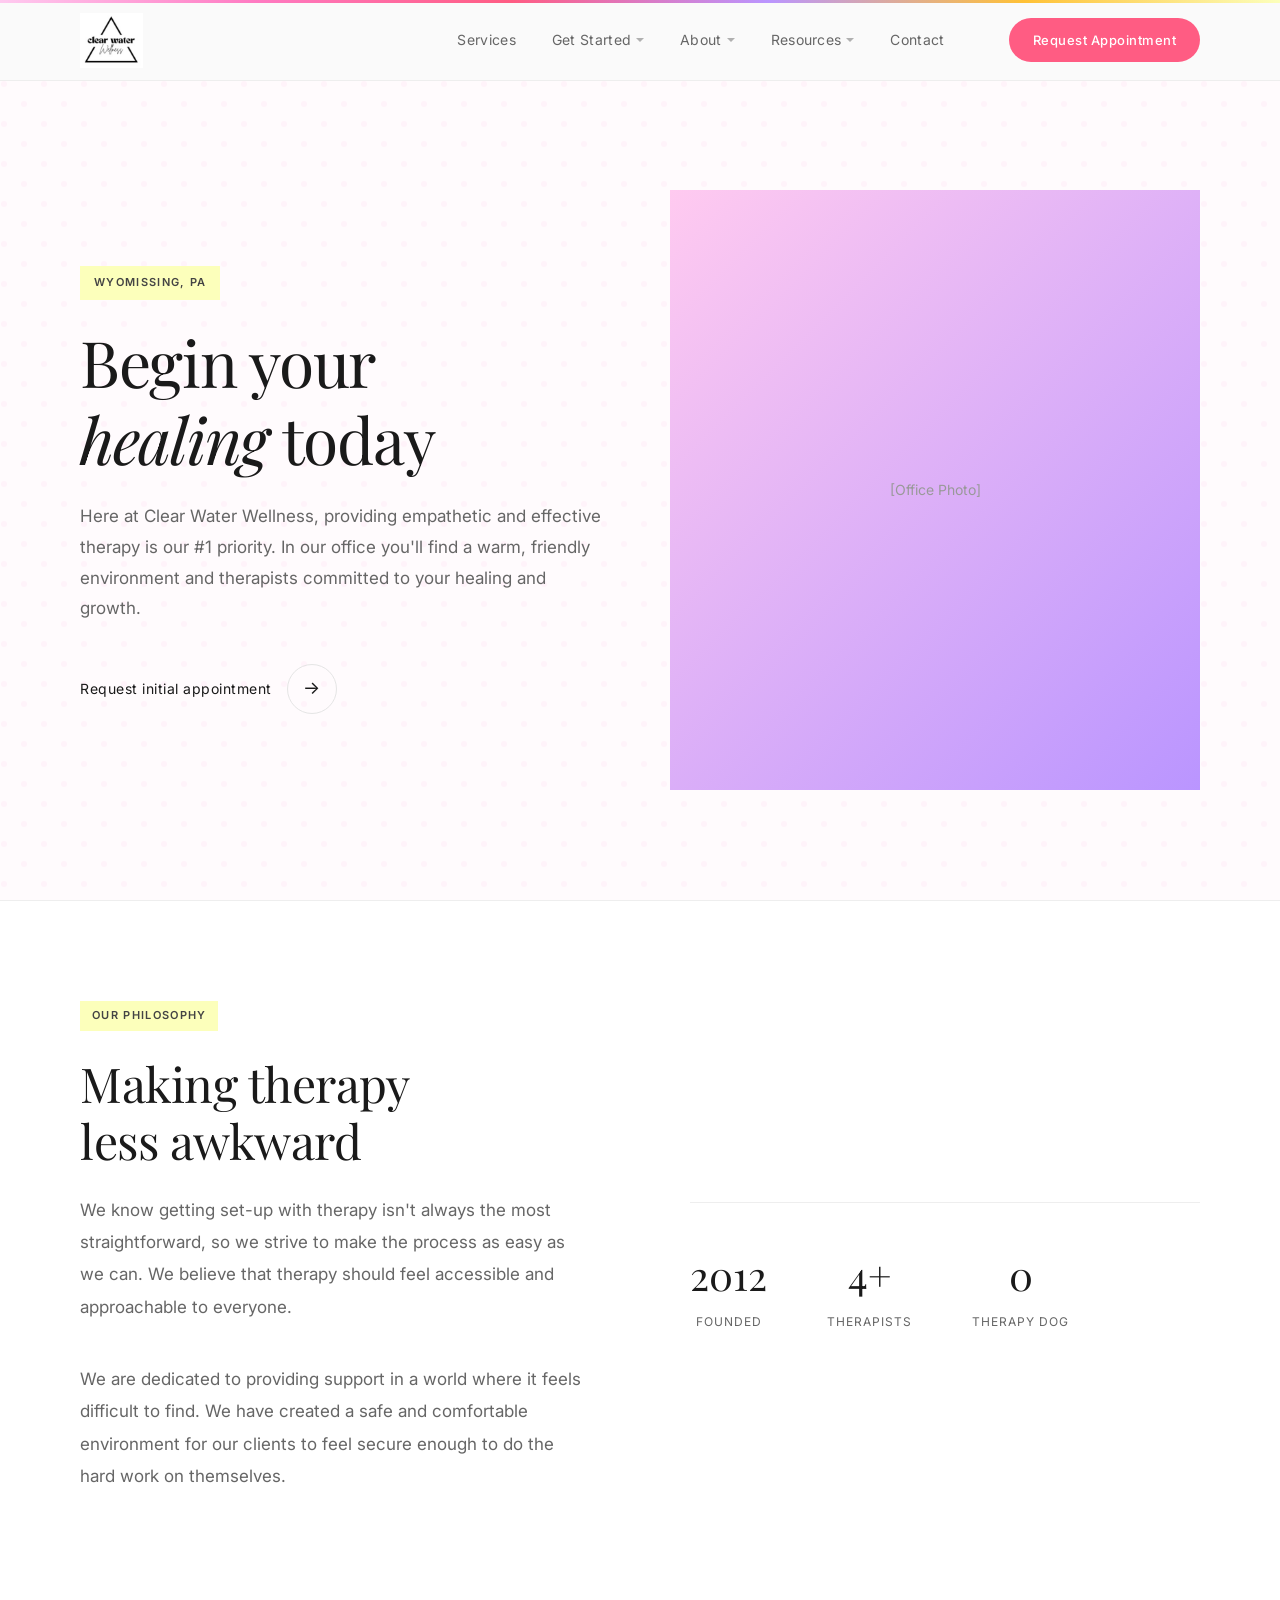
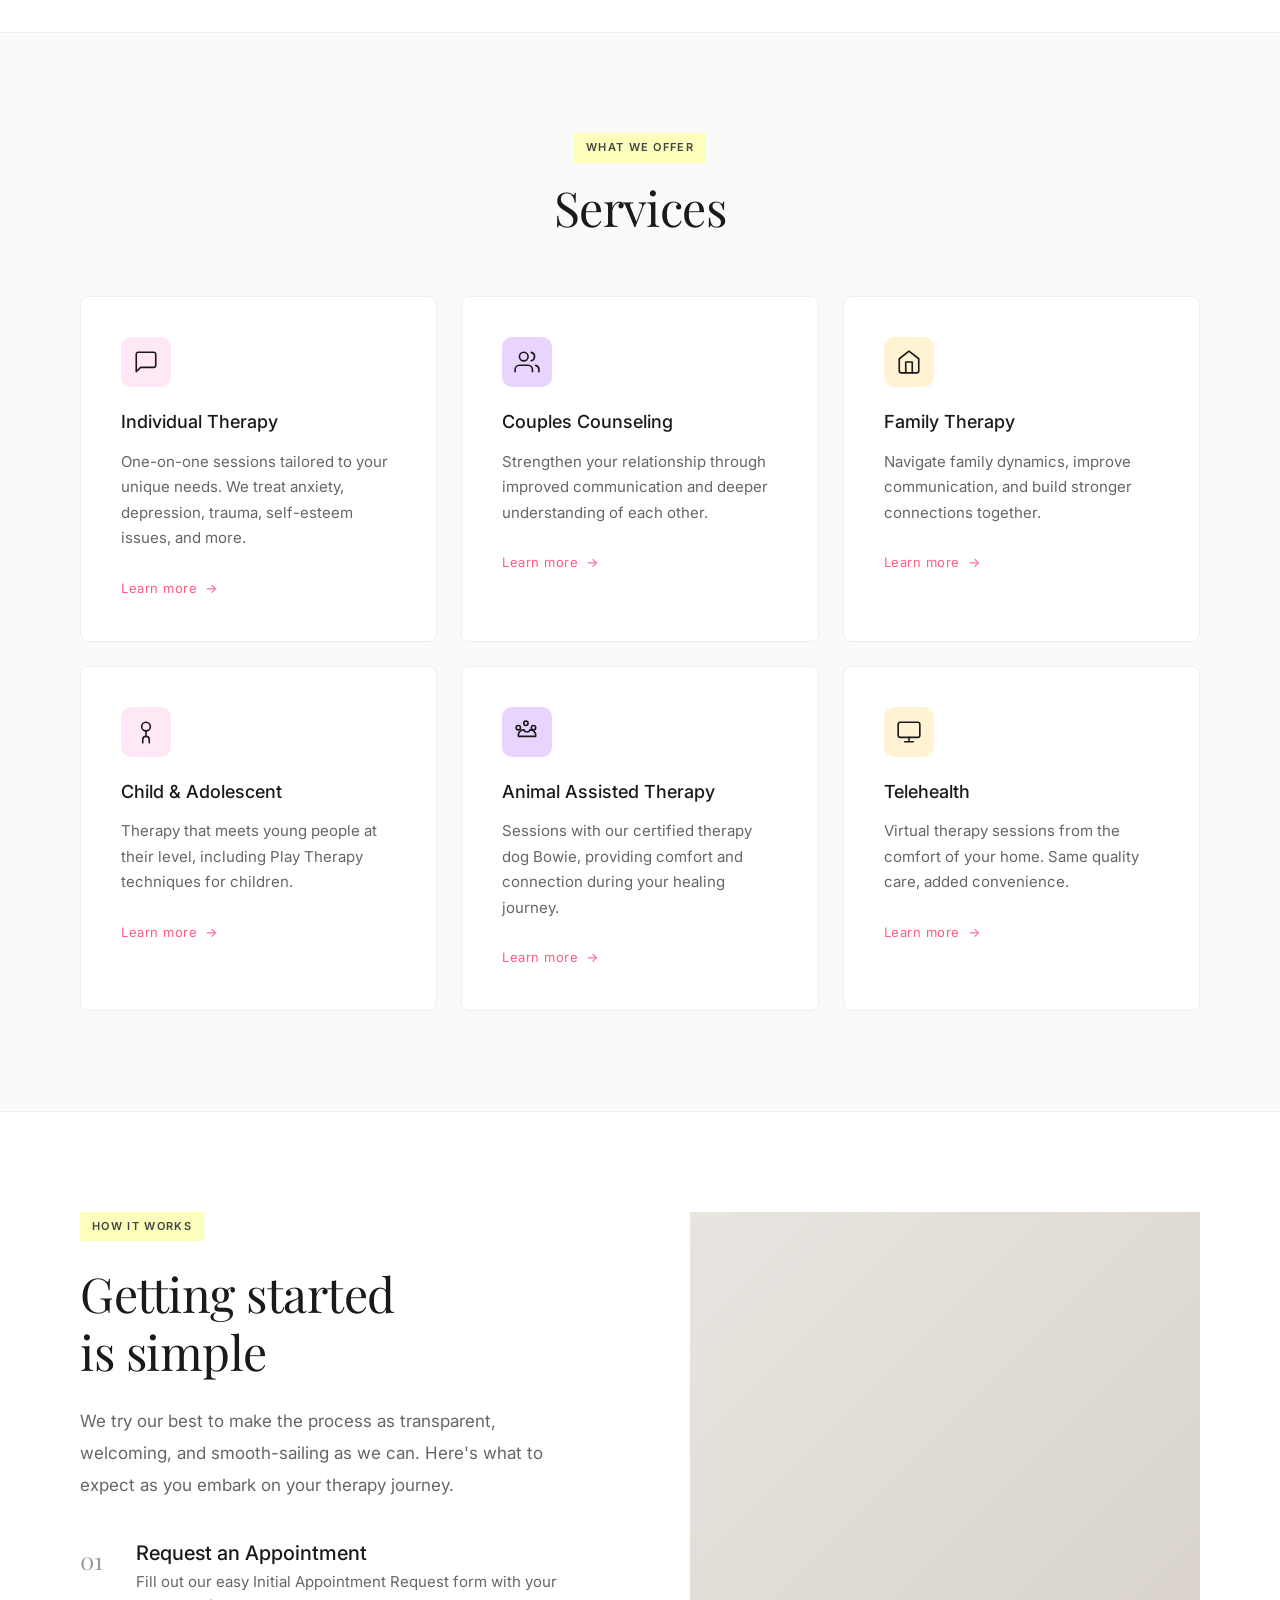
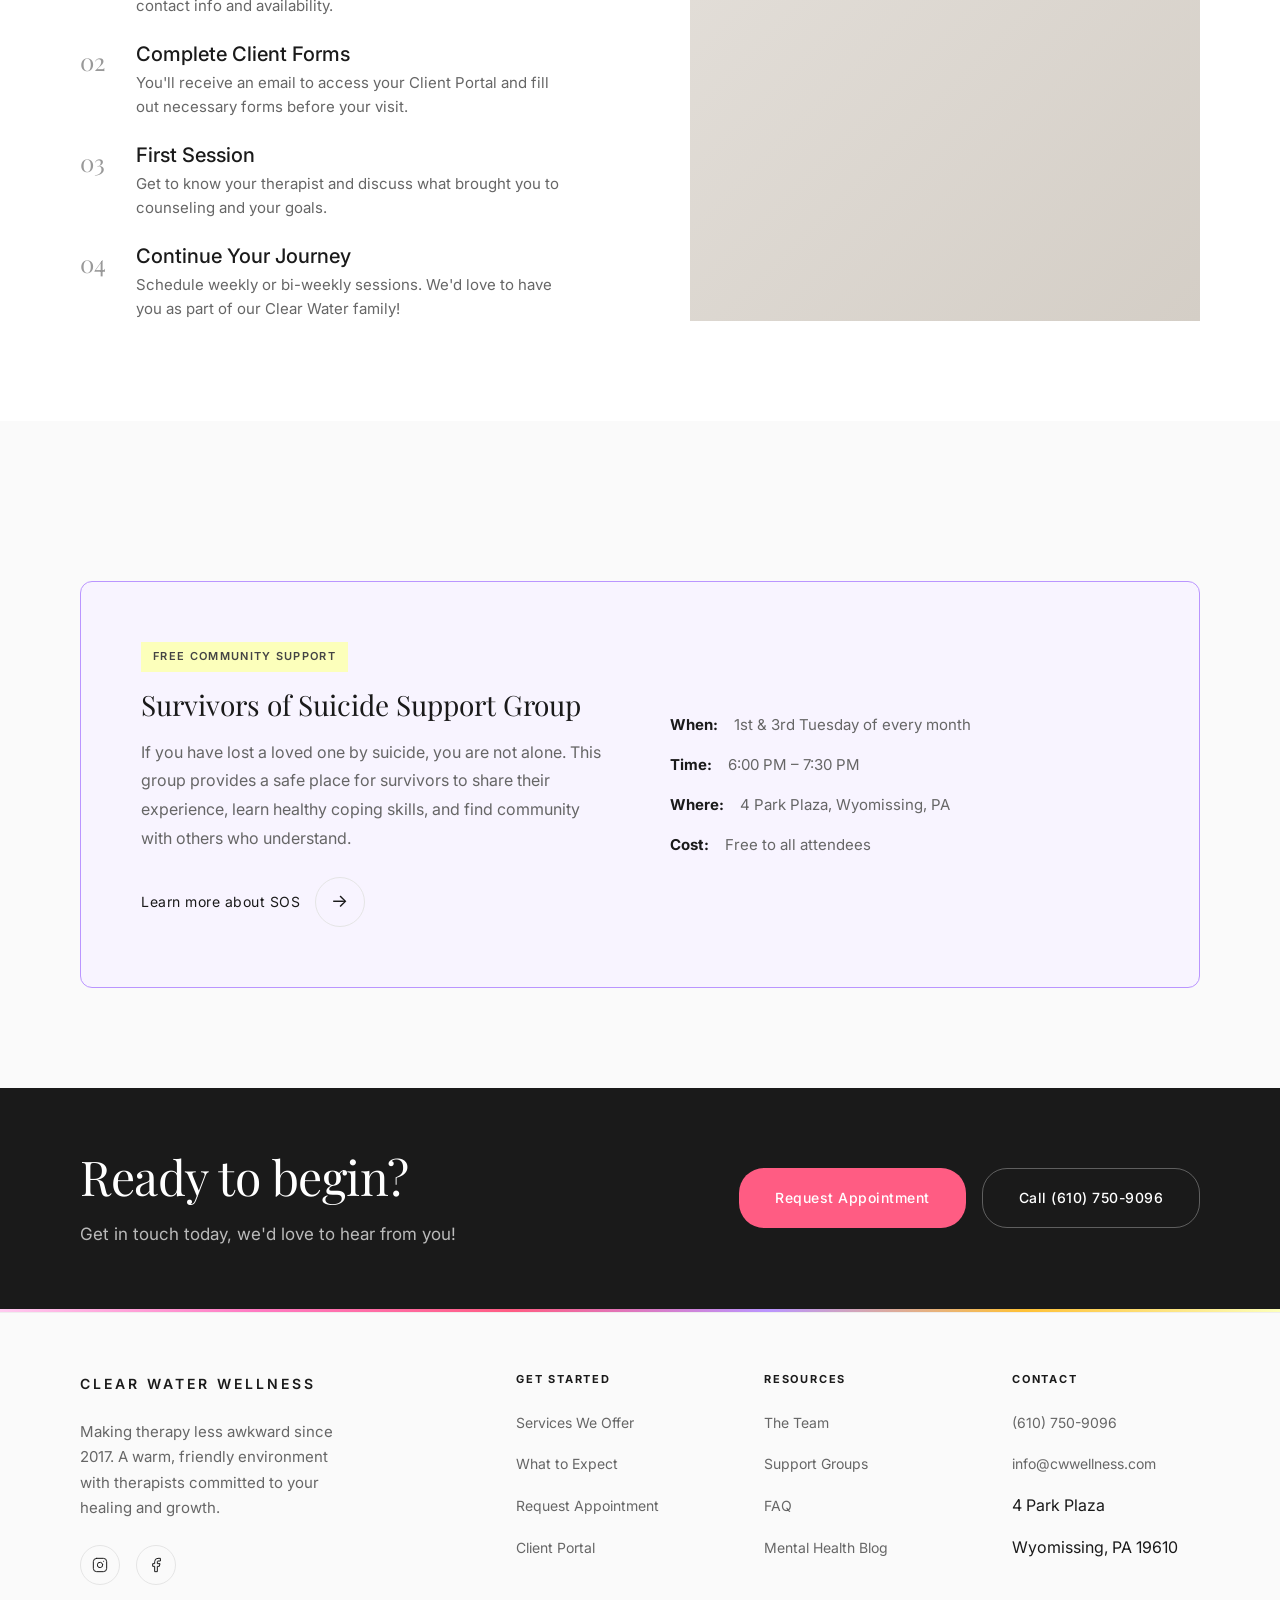
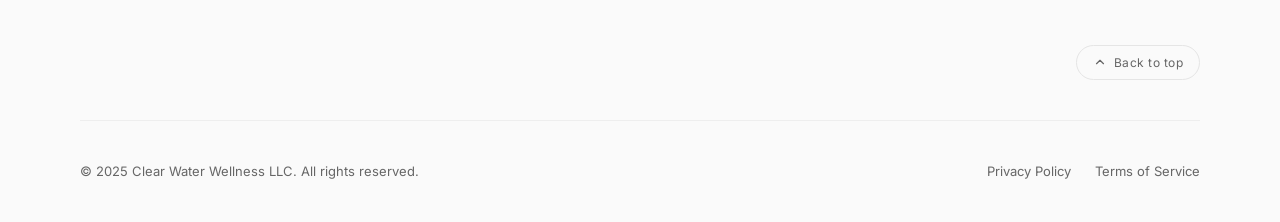
==== commit d261ca94: "Implement comprehensive design & visual enhancements across all pages - Replace all emoji icons with" ====
--- a/index.html
+++ b/index.html
@@ -5,12 +5,19 @@
   <meta name="viewport" content="width=device-width, initial-scale=1.0">
   <meta name="description" content="Discover compassionate therapy services at Clear Water Wellness LLC in Wyomissing, PA. Start your healing journey with our friendly, professional therapists today.">
   <title>Clear Water Wellness LLC | Begin Your Healing Today</title>
-  
+
+  <!-- Open Graph -->
+  <meta property="og:title" content="Clear Water Wellness LLC | Begin Your Healing Today">
+  <meta property="og:description" content="Compassionate therapy in Wyomissing, PA. Individual, couples, family, and animal-assisted therapy. Making therapy less awkward since 2017.">
+  <meta property="og:type" content="website">
+  <meta property="og:url" content="https://www.cwwellness.com/">
+  <meta property="og:image" content="https://www.cwwellness.com/images/logo.jpeg">
+
   <!-- Fonts -->
   <link rel="preconnect" href="https://fonts.googleapis.com">
   <link rel="preconnect" href="https://fonts.gstatic.com" crossorigin>
   <link href="https://fonts.googleapis.com/css2?family=Inter:wght@400;500;600&family=Playfair+Display:ital,wght@0,400;0,500;1,400&display=swap" rel="stylesheet">
-  
+
   <!-- Styles -->
   <link rel="stylesheet" href="css/styles.css">
 </head>
@@ -20,31 +27,31 @@
     <div class="container">
       <div class="header__inner">
         <a href="index.html" class="logo">
-          <img src="images/logo.jpeg" alt="Clear Water Wellness" class="logo__image">
+          <img src="images/logo.jpeg" alt="Clear Water Wellness Logo" class="logo__image">
         </a>
-        
-        <nav class="nav">
+
+        <nav class="nav" aria-label="Main navigation">
           <ul class="nav__list">
             <li class="nav__item">
               <a href="services.html" class="nav__link">Services</a>
             </li>
             <li class="nav__item">
-              <a href="#" class="nav__link nav__link--dropdown">Get Started</a>
+              <a href="#" class="nav__link nav__link--dropdown" aria-haspopup="true">Get Started</a>
               <div class="nav__dropdown">
                 <a href="what-to-expect.html" class="nav__dropdown-link">What to Expect</a>
-                <a href="rates-insurance.html" class="nav__dropdown-link">Rates & Insurance</a>
+                <a href="rates-insurance.html" class="nav__dropdown-link">Rates &amp; Insurance</a>
                 <a href="faq.html" class="nav__dropdown-link">FAQ</a>
               </div>
             </li>
             <li class="nav__item">
-              <a href="#" class="nav__link nav__link--dropdown">About</a>
+              <a href="#" class="nav__link nav__link--dropdown" aria-haspopup="true">About</a>
               <div class="nav__dropdown">
                 <a href="team.html" class="nav__dropdown-link">The Team</a>
                 <a href="support-groups.html" class="nav__dropdown-link">Support Groups</a>
               </div>
             </li>
             <li class="nav__item">
-              <a href="#" class="nav__link nav__link--dropdown">Resources</a>
+              <a href="#" class="nav__link nav__link--dropdown" aria-haspopup="true">Resources</a>
               <div class="nav__dropdown">
                 <a href="blog.html" class="nav__dropdown-link">Blog</a>
                 <a href="resources.html" class="nav__dropdown-link">Crisis Resources</a>
@@ -56,8 +63,8 @@
           </ul>
           <a href="contact.html" class="nav__cta">Request Appointment</a>
         </nav>
-        
-        <button class="nav__toggle" id="navToggle" aria-label="Toggle menu">
+
+        <button class="nav__toggle" id="navToggle" aria-label="Toggle menu" aria-expanded="false">
           <span></span>
           <span></span>
           <span></span>
@@ -121,60 +128,60 @@
         <span class="services__tag">What We Offer</span>
         <h2 class="services__title">Services</h2>
       </div>
-      
+
       <div class="services__grid">
         <div class="service-card">
-          <div class="service-card__icon">💬</div>
+          <div class="service-card__icon">
+            <svg viewBox="0 0 24 24" fill="none" stroke="currentColor" stroke-width="1.5" stroke-linecap="round" stroke-linejoin="round" aria-hidden="true"><path d="M21 15a2 2 0 0 1-2 2H7l-4 4V5a2 2 0 0 1 2-2h14a2 2 0 0 1 2 2z"/></svg>
+          </div>
           <h3 class="service-card__title">Individual Therapy</h3>
           <p class="service-card__text">One-on-one sessions tailored to your unique needs. We treat anxiety, depression, trauma, self-esteem issues, and more.</p>
-          <a href="services.html" class="service-card__link">
-            Learn more <span>→</span>
-          </a>
-        </div>
-        
-        <div class="service-card">
-          <div class="service-card__icon">👥</div>
+          <a href="services.html" class="service-card__link">Learn more <span>→</span></a>
+        </div>
+
+        <div class="service-card">
+          <div class="service-card__icon">
+            <svg viewBox="0 0 24 24" fill="none" stroke="currentColor" stroke-width="1.5" stroke-linecap="round" stroke-linejoin="round" aria-hidden="true"><path d="M17 21v-2a4 4 0 0 0-4-4H5a4 4 0 0 0-4 4v2"/><circle cx="9" cy="7" r="4"/><path d="M23 21v-2a4 4 0 0 0-3-3.87"/><path d="M16 3.13a4 4 0 0 1 0 7.75"/></svg>
+          </div>
           <h3 class="service-card__title">Couples Counseling</h3>
           <p class="service-card__text">Strengthen your relationship through improved communication and deeper understanding of each other.</p>
-          <a href="services.html" class="service-card__link">
-            Learn more <span>→</span>
-          </a>
-        </div>
-        
-        <div class="service-card">
-          <div class="service-card__icon">🏠</div>
+          <a href="services.html" class="service-card__link">Learn more <span>→</span></a>
+        </div>
+
+        <div class="service-card">
+          <div class="service-card__icon">
+            <svg viewBox="0 0 24 24" fill="none" stroke="currentColor" stroke-width="1.5" stroke-linecap="round" stroke-linejoin="round" aria-hidden="true"><path d="M3 9l9-7 9 7v11a2 2 0 0 1-2 2H5a2 2 0 0 1-2-2z"/><polyline points="9 22 9 12 15 12 15 22"/></svg>
+          </div>
           <h3 class="service-card__title">Family Therapy</h3>
           <p class="service-card__text">Navigate family dynamics, improve communication, and build stronger connections together.</p>
-          <a href="services.html" class="service-card__link">
-            Learn more <span>→</span>
-          </a>
-        </div>
-        
-        <div class="service-card">
-          <div class="service-card__icon">🧒</div>
-          <h3 class="service-card__title">Child & Adolescent</h3>
+          <a href="services.html" class="service-card__link">Learn more <span>→</span></a>
+        </div>
+
+        <div class="service-card">
+          <div class="service-card__icon">
+            <svg viewBox="0 0 24 24" fill="none" stroke="currentColor" stroke-width="1.5" stroke-linecap="round" stroke-linejoin="round" aria-hidden="true"><circle cx="12" cy="7" r="4"/><path d="M12 11v4"/><path d="M9 22v-3a3 3 0 0 1 6 0v3"/></svg>
+          </div>
+          <h3 class="service-card__title">Child &amp; Adolescent</h3>
           <p class="service-card__text">Therapy that meets young people at their level, including Play Therapy techniques for children.</p>
-          <a href="services.html" class="service-card__link">
-            Learn more <span>→</span>
-          </a>
-        </div>
-        
-        <div class="service-card">
-          <div class="service-card__icon">🐕</div>
+          <a href="services.html" class="service-card__link">Learn more <span>→</span></a>
+        </div>
+
+        <div class="service-card">
+          <div class="service-card__icon">
+            <svg viewBox="0 0 24 24" fill="none" stroke="currentColor" stroke-width="1.5" stroke-linecap="round" stroke-linejoin="round" aria-hidden="true"><circle cx="11" cy="4" r="2"/><circle cx="18" cy="8" r="2"/><circle cx="4" cy="8" r="2"/><path d="M9 10a5 5 0 0 0-5 5v1h16v-1a5 5 0 0 0-5-5"/><path d="M9 10c.56 1.15 1.62 2 2.94 2 1.3 0 2.38-.85 2.94-2"/></svg>
+          </div>
           <h3 class="service-card__title">Animal Assisted Therapy</h3>
           <p class="service-card__text">Sessions with our certified therapy dog Bowie, providing comfort and connection during your healing journey.</p>
-          <a href="services.html" class="service-card__link">
-            Learn more <span>→</span>
-          </a>
-        </div>
-        
-        <div class="service-card">
-          <div class="service-card__icon">💻</div>
+          <a href="services.html" class="service-card__link">Learn more <span>→</span></a>
+        </div>
+
+        <div class="service-card">
+          <div class="service-card__icon">
+            <svg viewBox="0 0 24 24" fill="none" stroke="currentColor" stroke-width="1.5" stroke-linecap="round" stroke-linejoin="round" aria-hidden="true"><rect x="2" y="3" width="20" height="14" rx="2"/><line x1="8" y1="21" x2="16" y2="21"/><line x1="12" y1="17" x2="12" y2="21"/></svg>
+          </div>
           <h3 class="service-card__title">Telehealth</h3>
           <p class="service-card__text">Virtual therapy sessions from the comfort of your home. Same quality care, added convenience.</p>
-          <a href="services.html" class="service-card__link">
-            Learn more <span>→</span>
-          </a>
+          <a href="services.html" class="service-card__link">Learn more <span>→</span></a>
         </div>
       </div>
     </div>
@@ -188,7 +195,7 @@
           <span class="approach__tag">How It Works</span>
           <h2 class="approach__title">Getting started<br>is simple</h2>
           <p class="approach__text">We try our best to make the process as transparent, welcoming, and smooth-sailing as we can. Here's what to expect as you embark on your therapy journey.</p>
-          
+
           <div class="approach__list">
             <div class="approach__item">
               <span class="approach__item-number">01</span>
@@ -240,18 +247,10 @@
             </a>
           </div>
           <div class="support-highlight__details">
-            <div class="support-highlight__detail">
-              <strong>When:</strong> 1st & 3rd Tuesday of every month
-            </div>
-            <div class="support-highlight__detail">
-              <strong>Time:</strong> 6:00 PM – 7:30 PM
-            </div>
-            <div class="support-highlight__detail">
-              <strong>Where:</strong> 4 Park Plaza, Wyomissing, PA
-            </div>
-            <div class="support-highlight__detail">
-              <strong>Cost:</strong> Free to all attendees
-            </div>
+            <div class="support-highlight__detail"><strong>When:</strong> 1st &amp; 3rd Tuesday of every month</div>
+            <div class="support-highlight__detail"><strong>Time:</strong> 6:00 PM – 7:30 PM</div>
+            <div class="support-highlight__detail"><strong>Where:</strong> 4 Park Plaza, Wyomissing, PA</div>
+            <div class="support-highlight__detail"><strong>Cost:</strong> Free to all attendees</div>
           </div>
         </div>
       </div>
@@ -275,7 +274,7 @@
   </section>
 
   <!-- Rainbow Accent Bar -->
-  <div class="rainbow-bar"></div>
+  <div class="rainbow-bar" aria-hidden="true"></div>
 
   <!-- Footer -->
   <footer class="footer">
@@ -285,11 +284,15 @@
           <div class="footer__logo">Clear Water Wellness</div>
           <p class="footer__desc">Making therapy less awkward since 2017. A warm, friendly environment with therapists committed to your healing and growth.</p>
           <div class="footer__social">
-            <a href="https://www.instagram.com/clearwaterwellness/" target="_blank" aria-label="Instagram">IG</a>
-            <a href="https://www.facebook.com/clearwaterwellnessllc" target="_blank" aria-label="Facebook">FB</a>
-          </div>
-        </div>
-        
+            <a href="https://www.instagram.com/clearwaterwellness/" target="_blank" rel="noopener" aria-label="Instagram">
+              <svg viewBox="0 0 24 24" fill="none" stroke="currentColor" stroke-width="1.5" stroke-linecap="round" stroke-linejoin="round" aria-hidden="true"><rect x="2" y="2" width="20" height="20" rx="5"/><path d="M16 11.37A4 4 0 1 1 12.63 8 4 4 0 0 1 16 11.37z"/><line x1="17.5" y1="6.5" x2="17.51" y2="6.5"/></svg>
+            </a>
+            <a href="https://www.facebook.com/clearwaterwellnessllc" target="_blank" rel="noopener" aria-label="Facebook">
+              <svg viewBox="0 0 24 24" fill="none" stroke="currentColor" stroke-width="1.5" stroke-linecap="round" stroke-linejoin="round" aria-hidden="true"><path d="M18 2h-3a5 5 0 0 0-5 5v3H7v4h3v8h4v-8h3l1-4h-4V7a1 1 0 0 1 1-1h3z"/></svg>
+            </a>
+          </div>
+        </div>
+
         <div class="footer__col">
           <h4>Get Started</h4>
           <ul class="footer__links">
@@ -299,7 +302,7 @@
             <li><a href="#">Client Portal</a></li>
           </ul>
         </div>
-        
+
         <div class="footer__col">
           <h4>Resources</h4>
           <ul class="footer__links">
@@ -309,7 +312,7 @@
             <li><a href="blog.html">Mental Health Blog</a></li>
           </ul>
         </div>
-        
+
         <div class="footer__col">
           <h4>Contact</h4>
           <ul class="footer__links">
@@ -320,9 +323,16 @@
           </ul>
         </div>
       </div>
-      
+
+      <div class="footer__back-top">
+        <button class="back-to-top" aria-label="Scroll back to top">
+          <svg viewBox="0 0 24 24" fill="none" stroke="currentColor" stroke-width="2" stroke-linecap="round" stroke-linejoin="round" aria-hidden="true"><polyline points="18 15 12 9 6 15"/></svg>
+          Back to top
+        </button>
+      </div>
+
       <div class="footer__bottom">
-        <p class="footer__copy">&copy; 2024 Clear Water Wellness LLC. All rights reserved.</p>
+        <p class="footer__copy">&copy; 2025 Clear Water Wellness LLC. All rights reserved.</p>
         <div class="footer__legal">
           <a href="#">Privacy Policy</a>
           <a href="#">Terms of Service</a>
--- a/css/styles.css
+++ b/css/styles.css
@@ -13,7 +13,15 @@
   --color-border: #e5e5e5;
   --color-border-light: #eeeeee;
   
-  /* Brand Colors */
+  /* Brand Colors - Option 3: Purposeful Palette
+     Each color has a specific role:
+     - Bright Pink: Primary CTAs and buttons
+     - Light Pink: Soft backgrounds, hover states
+     - Purple: Secondary accents, decorative elements
+     - Orange: Tertiary accents, highlights
+     - Yellow: Tags, labels, callouts
+     - Pink: Links, secondary buttons
+  */
   --color-light-pink: #ffcaf0;
   --color-pink: #ff7ac2;
   --color-bright-pink: #ff5c83;
@@ -21,12 +29,17 @@
   --color-orange: #ffc136;
   --color-yellow: #fcffbb;
   
-  /* Hover Backgrounds (lighter versions) */
-  --color-light-pink-bg: #fff5fb;
-  --color-pink-bg: #fff0f7;
+  /* Tinted Backgrounds */
+  --color-light-pink-bg: #fffbfd;
+  --color-pink-bg: #fff5f8;
   --color-purple-bg: #f8f4ff;
-  --color-orange-bg: #fffcf5;
-  --color-yellow-bg: #fffef8;
+  --color-orange-bg: #fff8eb;
+  --color-yellow-bg: #fffef5;
+  
+  /* Icon/Card Backgrounds (slightly stronger) */
+  --color-light-pink-icon: #ffe8f5;
+  --color-purple-icon: #e8d4ff;
+  --color-orange-icon: #fff3d4;
   
   --font-primary: 'Inter', system-ui, -apple-system, sans-serif;
   --font-display: 'Playfair Display', Georgia, serif;
@@ -213,22 +226,21 @@
   letter-spacing: 0.3px;
   transition: var(--transition);
   padding: 10px 16px;
+  border-radius: 25px;
   display: flex;
   align-items: center;
   gap: 5px;
 }
 
-.nav__link:hover,
+/* Option 3: Soft pink hover for all nav links */
+.nav__link:hover {
+  background: var(--color-pink-bg);
+  color: var(--color-bright-pink);
+}
+
 .nav__link--active {
-  color: var(--color-text);
-}
-
-/* Colorful Nav Hovers - Option 6 Interactive Reveals */
-.nav__item:nth-child(1) .nav__link:hover { background: var(--color-light-pink); color: var(--color-text); }
-.nav__item:nth-child(2) .nav__link:hover { background: var(--color-purple-bg); color: var(--color-text); }
-.nav__item:nth-child(3) .nav__link:hover { background: var(--color-orange-bg); color: var(--color-text); }
-.nav__item:nth-child(4) .nav__link:hover { background: var(--color-pink-bg); color: var(--color-text); }
-.nav__item:nth-child(5) .nav__link:hover { background: var(--color-yellow-bg); color: var(--color-text); }
+  color: var(--color-bright-pink);
+}
 
 /* Dropdown Arrow */
 .nav__link--dropdown::after {
@@ -260,6 +272,7 @@
   transform: translateY(10px);
   transition: var(--transition);
   padding: 10px 0;
+  border-radius: 8px;
 }
 
 .nav__item:hover .nav__dropdown {
@@ -276,31 +289,34 @@
   transition: var(--transition);
 }
 
-/* Colorful Dropdown Hovers */
-.nav__item:nth-child(2) .nav__dropdown-link:hover { background: var(--color-purple-bg); color: var(--color-text); }
-.nav__item:nth-child(3) .nav__dropdown-link:hover { background: var(--color-orange-bg); color: var(--color-text); }
-.nav__item:nth-child(4) .nav__dropdown-link:hover { background: var(--color-pink-bg); color: var(--color-text); }
+/* Option 3: Consistent pink hover for dropdowns */
+.nav__dropdown-link:hover {
+  background: var(--color-pink-bg);
+  color: var(--color-bright-pink);
+}
 
 .nav__dropdown-link--active {
-  color: var(--color-text);
+  color: var(--color-bright-pink);
   font-weight: 500;
 }
 
 /* CTA Button */
-/* CTA Button */
+/* CTA Button - Option 3: Bright Pink Primary */
 .nav__cta {
   font-size: 13px;
   font-weight: 500;
   color: white;
-  background: var(--color-text);
+  background: var(--color-bright-pink);
   letter-spacing: 0.5px;
   padding: 12px 24px;
+  border-radius: 25px;
   transition: var(--transition);
   margin-left: 8px;
 }
 
 .nav__cta:hover {
-  background: var(--color-bright-pink);
+  background: #e8527a;
+  transform: translateY(-1px);
 }
 
 /* Mobile Menu Toggle */
@@ -320,13 +336,14 @@
 }
 
 /* =============================================
-   HERO SECTION
+   HERO SECTION - Option 3: Purposeful Palette
    ============================================= */
 .hero {
   min-height: 100vh;
   display: flex;
   align-items: center;
   padding-top: 80px;
+  background: var(--color-light-pink-bg);
 }
 
 .hero__inner {
@@ -340,13 +357,17 @@
   max-width: 540px;
 }
 
+/* Yellow tag/label - Option 3 */
 .hero__tag {
   display: inline-block;
   font-size: 11px;
-  letter-spacing: 3px;
-  color: var(--color-text-muted);
+  font-weight: 600;
+  letter-spacing: 2px;
+  color: var(--color-text);
   text-transform: uppercase;
   margin-bottom: var(--spacing-md);
+  background: var(--color-yellow);
+  padding: 8px 14px;
 }
 
 .hero__title {
@@ -394,7 +415,7 @@
 .hero__image {
   position: relative;
   height: 600px;
-  background: linear-gradient(135deg, #e8e4df 0%, #d4cec6 100%);
+  background: linear-gradient(135deg, var(--color-light-pink) 0%, var(--color-purple) 100%);
   overflow: hidden;
 }
 
@@ -431,11 +452,15 @@
 }
 
 .intro__tag {
+  display: inline-block;
   font-size: 11px;
-  letter-spacing: 3px;
-  color: var(--color-text-muted);
+  font-weight: 600;
+  letter-spacing: 2px;
+  color: var(--color-text);
   text-transform: uppercase;
   margin-bottom: var(--spacing-md);
+  background: var(--color-yellow);
+  padding: 6px 12px;
 }
 
 .intro__title {
@@ -487,11 +512,15 @@
 }
 
 .services__tag {
+  display: inline-block;
   font-size: 11px;
-  letter-spacing: 3px;
-  color: var(--color-text-muted);
+  font-weight: 600;
+  letter-spacing: 2px;
+  color: var(--color-text);
   text-transform: uppercase;
   margin-bottom: var(--spacing-sm);
+  background: var(--color-yellow);
+  padding: 6px 12px;
 }
 
 .services__title {
@@ -508,21 +537,34 @@
   background: white;
   padding: var(--spacing-lg);
   border: 1px solid var(--color-border-light);
-  transition: var(--transition);
-}
-
-/* Colorful Service Card Hovers - Option 6 */
-.service-card:nth-child(1):hover { border-color: var(--color-pink); background: var(--color-pink-bg); }
-.service-card:nth-child(2):hover { border-color: var(--color-purple); background: var(--color-purple-bg); }
-.service-card:nth-child(3):hover { border-color: var(--color-orange); background: var(--color-orange-bg); }
-.service-card:nth-child(4):hover { border-color: var(--color-light-pink); background: var(--color-light-pink-bg); }
-.service-card:nth-child(5):hover { border-color: var(--color-bright-pink); background: var(--color-pink-bg); }
-.service-card:nth-child(6):hover { border-color: var(--color-purple); background: var(--color-purple-bg); }
-
+  border-radius: 8px;
+  transition: var(--transition);
+}
+
+/* Option 3: Consistent pink accent on hover */
+.service-card:hover {
+  border-color: var(--color-light-pink);
+  box-shadow: 0 5px 20px rgba(255, 92, 131, 0.1);
+}
+
+/* Option 3: Colored icon backgrounds */
 .service-card__icon {
-  font-size: 2rem;
+  width: 50px;
+  height: 50px;
+  border-radius: 10px;
+  display: flex;
+  align-items: center;
+  justify-content: center;
+  font-size: 1.5rem;
   margin-bottom: var(--spacing-md);
 }
+
+.service-card:nth-child(1) .service-card__icon { background: var(--color-light-pink-icon); }
+.service-card:nth-child(2) .service-card__icon { background: var(--color-purple-icon); }
+.service-card:nth-child(3) .service-card__icon { background: var(--color-orange-icon); }
+.service-card:nth-child(4) .service-card__icon { background: var(--color-light-pink-icon); }
+.service-card:nth-child(5) .service-card__icon { background: var(--color-purple-icon); }
+.service-card:nth-child(6) .service-card__icon { background: var(--color-orange-icon); }
 
 .service-card__title {
   font-family: var(--font-primary);
@@ -539,7 +581,7 @@
 
 .service-card__link {
   font-size: 13px;
-  color: var(--color-text);
+  color: var(--color-bright-pink);
   letter-spacing: 0.5px;
   display: inline-flex;
   align-items: center;
@@ -570,11 +612,15 @@
 }
 
 .approach__tag {
+  display: inline-block;
   font-size: 11px;
-  letter-spacing: 3px;
-  color: var(--color-text-muted);
+  font-weight: 600;
+  letter-spacing: 2px;
+  color: var(--color-text);
   text-transform: uppercase;
   margin-bottom: var(--spacing-md);
+  background: var(--color-yellow);
+  padding: 6px 12px;
 }
 
 .approach__title {
@@ -622,7 +668,7 @@
 }
 
 /* =============================================
-   CTA SECTION
+   CTA SECTION - Option 3
    ============================================= */
 .cta {
   background: var(--color-text);
@@ -663,17 +709,18 @@
   font-size: 14px;
   font-weight: 500;
   letter-spacing: 0.5px;
-  border-radius: 0;
+  border-radius: 25px;
   transition: var(--transition);
 }
 
 .btn--primary {
-  background: white;
-  color: var(--color-text);
+  background: var(--color-bright-pink);
+  color: white;
 }
 
 .btn--primary:hover {
-  background: rgba(255, 255, 255, 0.9);
+  background: #e8527a;
+  transform: translateY(-1px);
 }
 
 .btn--outline {
@@ -684,14 +731,16 @@
 
 .btn--outline:hover {
   border-color: white;
-}
-
-/* =============================================
-   SUPPORT GROUP HIGHLIGHT
+  background: rgba(255, 255, 255, 0.1);
+}
+
+/* =============================================
+   SUPPORT GROUP HIGHLIGHT - Option 3
    ============================================= */
 .support-highlight {
-  background: var(--color-bg-alt);
-  border: 1px solid var(--color-border-light);
+  background: var(--color-purple-bg);
+  border: 1px solid var(--color-purple);
+  border-radius: 12px;
   padding: var(--spacing-xl);
   margin-top: var(--spacing-xl);
 }
@@ -704,11 +753,15 @@
 }
 
 .support-highlight__tag {
+  display: inline-block;
   font-size: 11px;
-  letter-spacing: 3px;
-  color: var(--color-text-muted);
+  font-weight: 600;
+  letter-spacing: 2px;
+  color: var(--color-text);
   text-transform: uppercase;
   margin-bottom: var(--spacing-sm);
+  background: var(--color-yellow);
+  padding: 6px 12px;
 }
 
 .support-highlight__title {
@@ -783,15 +836,19 @@
   width: 40px;
   height: 40px;
   border: 1px solid var(--color-border);
+  border-radius: 50%;
   display: flex;
   align-items: center;
   justify-content: center;
   transition: var(--transition);
 }
 
-/* Colorful Social Hovers - Option 6 */
-.footer__social a:nth-child(1):hover { background: var(--color-light-pink); border-color: var(--color-light-pink); color: var(--color-text); }
-.footer__social a:nth-child(2):hover { background: var(--color-purple); border-color: var(--color-purple); color: white; }
+/* Option 3: Pink hover for social icons */
+.footer__social a:hover {
+  background: var(--color-bright-pink);
+  border-color: var(--color-bright-pink);
+  color: white;
+}
 
 .footer__col h4 {
   font-family: var(--font-primary);
@@ -815,7 +872,7 @@
 }
 
 .footer__links a:hover {
-  color: var(--color-text);
+  color: var(--color-bright-pink);
 }
 
 .footer__bottom {
@@ -847,21 +904,25 @@
 }
 
 /* =============================================
-   PAGE HEADERS
+   PAGE HEADERS - Option 3: Soft pink bg, yellow tags
    ============================================= */
 .page-header {
   padding: 180px 0 var(--spacing-2xl);
   text-align: center;
-  background: white;
+  background: var(--color-light-pink-bg);
   border-bottom: 1px solid var(--color-border-light);
 }
 
 .page-header__tag {
+  display: inline-block;
   font-size: 11px;
-  letter-spacing: 3px;
-  color: var(--color-text-muted);
+  font-weight: 600;
+  letter-spacing: 2px;
+  color: var(--color-text);
   text-transform: uppercase;
   margin-bottom: var(--spacing-sm);
+  background: var(--color-yellow);
+  padding: 6px 12px;
 }
 
 .page-header__title {
@@ -886,27 +947,24 @@
 .team-card {
   text-align: center;
   padding: var(--spacing-md);
-  transition: var(--transition);
-}
-
-/* Colorful Team Card Hovers - Option 6 */
-.team-card:nth-child(1):hover { background: var(--color-light-pink-bg); }
-.team-card:nth-child(2):hover { background: var(--color-purple-bg); }
-.team-card:nth-child(3):hover { background: var(--color-orange-bg); }
-.team-card:nth-child(4):hover { background: var(--color-pink-bg); }
-.team-card:nth-child(5):hover { background: var(--color-yellow-bg); }
-.team-card:nth-child(6):hover { background: var(--color-light-pink-bg); }
-.team-card:nth-child(7):hover { background: var(--color-purple-bg); }
-.team-card:nth-child(8):hover { background: var(--color-orange-bg); }
+  border-radius: 8px;
+  transition: var(--transition);
+}
+
+/* Option 3: Consistent soft pink hover */
+.team-card:hover {
+  background: var(--color-pink-bg);
+}
 
 .team-card__image {
   aspect-ratio: 3/4;
-  background: linear-gradient(135deg, #e8e4df 0%, #d4cec6 100%);
+  background: linear-gradient(135deg, var(--color-light-pink) 0%, var(--color-purple) 50%, var(--color-orange) 100%);
   margin-bottom: var(--spacing-md);
   overflow: hidden;
   display: flex;
   align-items: center;
   justify-content: center;
+  border-radius: 8px;
 }
 
 .team-card__image img {
@@ -985,6 +1043,7 @@
   background: white;
   padding: var(--spacing-xl);
   border: 1px solid var(--color-border-light);
+  border-radius: 12px;
 }
 
 .form-group {
@@ -1007,6 +1066,7 @@
   font-family: inherit;
   font-size: 15px;
   border: 1px solid var(--color-border);
+  border-radius: 8px;
   background: var(--color-bg);
   transition: var(--transition);
 }
@@ -1015,7 +1075,8 @@
 .form-group textarea:focus,
 .form-group select:focus {
   outline: none;
-  border-color: var(--color-text);
+  border-color: var(--color-bright-pink);
+  box-shadow: 0 0 0 3px rgba(255, 92, 131, 0.1);
 }
 
 .form-group textarea {
@@ -1026,18 +1087,20 @@
 .form-submit {
   width: 100%;
   padding: 18px;
-  background: var(--color-text);
+  background: var(--color-bright-pink);
   color: white;
   font-size: 14px;
   font-weight: 500;
   letter-spacing: 0.5px;
   border: none;
+  border-radius: 8px;
   cursor: pointer;
   transition: var(--transition);
 }
 
 .form-submit:hover {
-  background: var(--color-bright-pink);
+  background: #e8527a;
+  transform: translateY(-1px);
 }
 
 /* =============================================
@@ -1080,7 +1143,12 @@
     --spacing-xl: 40px;
     --spacing-2xl: 60px;
   }
-  
+
+  /* Lock body scroll when mobile nav is open */
+  body.nav-open {
+    overflow: hidden;
+  }
+
   /* Mobile Navigation */
   .nav {
     position: fixed;
@@ -1097,32 +1165,33 @@
     transform: translateY(-10px);
     transition: var(--transition);
     overflow-y: auto;
-  }
-  
+    -webkit-overflow-scrolling: touch;
+  }
+
   .nav--open {
     opacity: 1;
     visibility: visible;
     transform: translateY(0);
   }
-  
+
   .nav__list {
     flex-direction: column;
     gap: 0;
   }
-  
+
   .nav__item {
     border-bottom: 1px solid var(--color-border-light);
   }
-  
+
   .nav__link {
     padding: 18px 0;
     font-size: 16px;
   }
-  
+
   .nav__link--dropdown::after {
     margin-left: auto;
   }
-  
+
   /* Mobile Dropdowns */
   .nav__dropdown {
     position: static;
@@ -1135,71 +1204,173 @@
     background: transparent;
     display: none;
   }
-  
+
   .nav__item--open .nav__dropdown {
     display: block;
   }
-  
+
   .nav__item--open .nav__link--dropdown::after {
     transform: rotate(180deg);
   }
-  
+
   .nav__dropdown-link {
     padding: 12px 0;
     color: var(--color-text-muted);
   }
-  
+
   .nav__cta {
     margin: var(--spacing-md) 0 0 0;
     text-align: center;
     padding: 16px;
   }
-  
+
   .nav__toggle {
     display: flex;
   }
-  
+
   /* Toggle animation */
   .nav--open + .nav__toggle span:nth-child(1) {
     transform: rotate(45deg) translate(5px, 5px);
   }
-  
+
   .nav--open + .nav__toggle span:nth-child(2) {
     opacity: 0;
   }
-  
+
   .nav--open + .nav__toggle span:nth-child(3) {
     transform: rotate(-45deg) translate(5px, -5px);
   }
-  
+
   .hero {
     min-height: auto;
     padding: 120px 0 var(--spacing-xl);
   }
-  
+
   .services__grid,
   .team-grid {
     grid-template-columns: 1fr;
   }
-  
+
   .cta__inner {
     flex-direction: column;
     text-align: center;
   }
-  
+
+  .cta__buttons {
+    flex-wrap: wrap;
+    justify-content: center;
+  }
+
   .footer__inner {
     grid-template-columns: 1fr;
   }
-  
+
   .footer__bottom {
     flex-direction: column;
     gap: var(--spacing-sm);
     text-align: center;
   }
-  
+
   .intro__stats {
     flex-wrap: wrap;
     justify-content: center;
+  }
+
+  /* Page header spacing for smaller screens */
+  .page-header {
+    padding: 130px 0 var(--spacing-xl);
+  }
+
+  /* Contact form mobile padding */
+  .contact-form {
+    padding: var(--spacing-lg);
+  }
+
+  .contact-info {
+    padding-right: 0;
+  }
+
+  /* Support highlight stacking */
+  .support-highlight {
+    padding: var(--spacing-lg);
+  }
+}
+
+/* =============================================
+   MOBILE-SPECIFIC ENHANCEMENTS
+   ============================================= */
+
+/* iOS: Prevent input zoom (inputs below 16px trigger zoom on iOS) */
+@media (max-width: 768px) {
+  .is-ios .form-group input,
+  .is-ios .form-group textarea,
+  .is-ios .form-group select {
+    font-size: 16px;
+  }
+}
+
+/* Touch-friendly: Ensure minimum tap target size */
+.is-touch .nav__link,
+.is-touch .nav__dropdown-link,
+.is-touch .footer__links a {
+  min-height: 44px;
+  display: flex;
+  align-items: center;
+}
+
+/* Disable hover effects on touch devices to prevent sticky states */
+@media (hover: none) {
+  .service-card:hover,
+  .team-card:hover,
+  .blog-card:hover,
+  .hotline-card:hover,
+  .rate-card:hover {
+    border-color: var(--color-border-light);
+    box-shadow: none;
+  }
+
+  .nav__link:hover {
+    background: transparent;
+    color: var(--color-text-light);
+  }
+
+  .nav__link--active:hover,
+  .nav__link--active {
+    color: var(--color-bright-pink);
+  }
+}
+
+/* =============================================
+   SMALL MOBILE (max-width: 480px)
+   ============================================= */
+@media (max-width: 480px) {
+  .container {
+    padding: 0 var(--spacing-sm);
+  }
+
+  .btn {
+    padding: 16px 24px;
+    font-size: 13px;
+    width: 100%;
+    text-align: center;
+  }
+
+  .cta__buttons {
+    flex-direction: column;
+    width: 100%;
+  }
+
+  /* Single column for conditions list on very small screens */
+  .conditions-list {
+    columns: 1 !important;
+  }
+
+  .hero__image {
+    height: 250px;
+  }
+
+  .stat__number {
+    font-size: 2rem;
   }
 }
 
@@ -1237,3 +1408,283 @@
 .animate-delay-2 { animation-delay: 0.2s; }
 .animate-delay-3 { animation-delay: 0.3s; }
 .animate-delay-4 { animation-delay: 0.4s; }
+
+/* =============================================
+   HEADER RAINBOW TOP BAR
+   ============================================= */
+.header::before {
+  content: '';
+  position: absolute;
+  top: 0;
+  left: 0;
+  right: 0;
+  height: 3px;
+  background: var(--gradient-rainbow);
+  z-index: 2;
+}
+
+/* =============================================
+   IMPROVED NAV ACTIVE STATE
+   ============================================= */
+.nav__link--active {
+  color: var(--color-bright-pink);
+  background: var(--color-pink-bg);
+  font-weight: 600;
+}
+
+/* =============================================
+   SECTION TAGS — IMPROVED LETTER-SPACING & CONTRAST
+   ============================================= */
+.hero__tag,
+.intro__tag,
+.services__tag,
+.approach__tag,
+.support-highlight__tag,
+.page-header__tag {
+  letter-spacing: 0.12em;
+  color: #444444; /* better contrast than #1a1a1a on yellow */
+}
+
+/* =============================================
+   MUTED TEXT — BUMP UP FROM #999 TO #666 FOR WCAG AA
+   ============================================= */
+.stat__label,
+.team-card__role,
+.footer__copy,
+.footer__legal a {
+  color: var(--color-text-light);
+}
+
+/* =============================================
+   HERO SECTION — SUBTLE DOT PATTERN
+   ============================================= */
+.hero {
+  background-image: url("data:image/svg+xml,%3Csvg width='40' height='40' viewBox='0 0 40 40' xmlns='http://www.w3.org/2000/svg'%3E%3Cg fill='%23ff7ac2' fill-opacity='0.06' fill-rule='evenodd'%3E%3Ccircle cx='4' cy='4' r='3'/%3E%3Ccircle cx='24' cy='24' r='3'/%3E%3C/g%3E%3C/svg%3E");
+}
+
+/* =============================================
+   SVG ICONS IN SERVICE / CONTACT CARDS
+   ============================================= */
+.service-card__icon svg {
+  width: 26px;
+  height: 26px;
+  display: block;
+  color: inherit;
+}
+
+.contact-info__icon {
+  display: flex;
+  align-items: flex-start;
+  padding-top: 2px;
+}
+
+.contact-info__icon svg {
+  width: 22px;
+  height: 22px;
+  display: block;
+  color: var(--color-text-light);
+}
+
+/* =============================================
+   INLINE FORM VALIDATION STATES
+   ============================================= */
+.form-group input.is-valid,
+.form-group textarea.is-valid,
+.form-group select.is-valid {
+  border-color: #22c55e;
+  box-shadow: 0 0 0 3px rgba(34, 197, 94, 0.08);
+}
+
+.form-group input.is-invalid,
+.form-group textarea.is-invalid,
+.form-group select.is-invalid {
+  border-color: #ef4444;
+  box-shadow: 0 0 0 3px rgba(239, 68, 68, 0.1);
+}
+
+.form-error {
+  display: none;
+  font-size: 12px;
+  color: #dc2626;
+  margin-top: 5px;
+  line-height: 1.4;
+}
+
+.form-error.visible {
+  display: block;
+}
+
+.form-group.has-error label {
+  color: #dc2626;
+}
+
+/* Form loading state */
+.form-submit.is-loading {
+  opacity: 0.75;
+  pointer-events: none;
+  gap: 10px;
+}
+
+.form-submit.is-loading::after {
+  content: '';
+  display: inline-block;
+  width: 15px;
+  height: 15px;
+  border: 2px solid rgba(255, 255, 255, 0.35);
+  border-top-color: white;
+  border-radius: 50%;
+  animation: spin 0.7s linear infinite;
+  vertical-align: middle;
+  margin-left: 8px;
+}
+
+@keyframes spin {
+  to { transform: rotate(360deg); }
+}
+
+/* Form success message */
+.form-success {
+  display: none;
+  padding: 20px;
+  background: #f0fdf4;
+  border: 1px solid #86efac;
+  border-radius: 8px;
+  margin-top: 16px;
+  text-align: center;
+  color: #15803d;
+  font-size: 15px;
+  line-height: 1.6;
+}
+
+.form-success.visible {
+  display: block;
+}
+
+/* Form fallback notice */
+.form-fallback {
+  display: none;
+  padding: 16px 20px;
+  background: #fff7ed;
+  border: 1px solid #fed7aa;
+  border-radius: 8px;
+  margin-top: 16px;
+  font-size: 14px;
+  color: #9a3412;
+  line-height: 1.6;
+}
+
+.form-fallback.visible {
+  display: block;
+}
+
+.form-fallback a {
+  color: var(--color-bright-pink);
+  text-decoration: underline;
+}
+
+/* Reassurance note below submit */
+.form-reassurance {
+  font-size: 13px;
+  color: var(--color-text-light);
+  margin-top: 12px;
+  text-align: center;
+  line-height: 1.5;
+}
+
+/* =============================================
+   FOOTER — IMPROVED HIERARCHY
+   ============================================= */
+.footer__col h4 {
+  font-size: 11px;
+  font-weight: 700;
+  letter-spacing: 1.8px;
+  color: var(--color-text);
+  margin-bottom: var(--spacing-md);
+}
+
+.footer__links a {
+  font-size: 14px;
+  color: var(--color-text-light);
+}
+
+/* =============================================
+   BACK TO TOP BUTTON
+   ============================================= */
+.footer__back-top {
+  display: flex;
+  justify-content: flex-end;
+  padding-bottom: var(--spacing-lg);
+}
+
+.back-to-top {
+  display: inline-flex;
+  align-items: center;
+  gap: 7px;
+  font-size: 12px;
+  letter-spacing: 0.5px;
+  color: var(--color-text-light);
+  background: none;
+  border: 1px solid var(--color-border);
+  padding: 9px 16px;
+  border-radius: 25px;
+  cursor: pointer;
+  transition: var(--transition);
+}
+
+.back-to-top:hover {
+  color: var(--color-bright-pink);
+  border-color: var(--color-bright-pink);
+}
+
+.back-to-top svg {
+  width: 14px;
+  height: 14px;
+}
+
+/* =============================================
+   SOCIAL ICON SVGs
+   ============================================= */
+.footer__social a svg {
+  width: 16px;
+  height: 16px;
+  display: block;
+}
+
+/* =============================================
+   QUOTE BLOCK — Standardize inline quotes
+   ============================================= */
+.quote-block {
+  max-width: 700px;
+  margin: 0 auto;
+  text-align: center;
+}
+
+.quote-block__text {
+  font-size: clamp(1.05rem, 2vw, 1.2rem);
+  font-style: italic;
+  line-height: 1.85;
+  color: var(--color-text-light);
+  margin-bottom: 16px;
+}
+
+.quote-block__attribution {
+  font-size: 13px;
+  color: var(--color-text-light);
+}
+
+/* =============================================
+   SUPPORT HIGHLIGHT — Use pink tint for cohesion
+   ============================================= */
+.support-highlight--pink {
+  background: var(--color-pink-bg);
+  border-color: var(--color-light-pink);
+}
+
+/* =============================================
+   RESPONSIVE — Back to top on mobile
+   ============================================= */
+@media (max-width: 768px) {
+  .footer__back-top {
+    justify-content: center;
+  }
+}
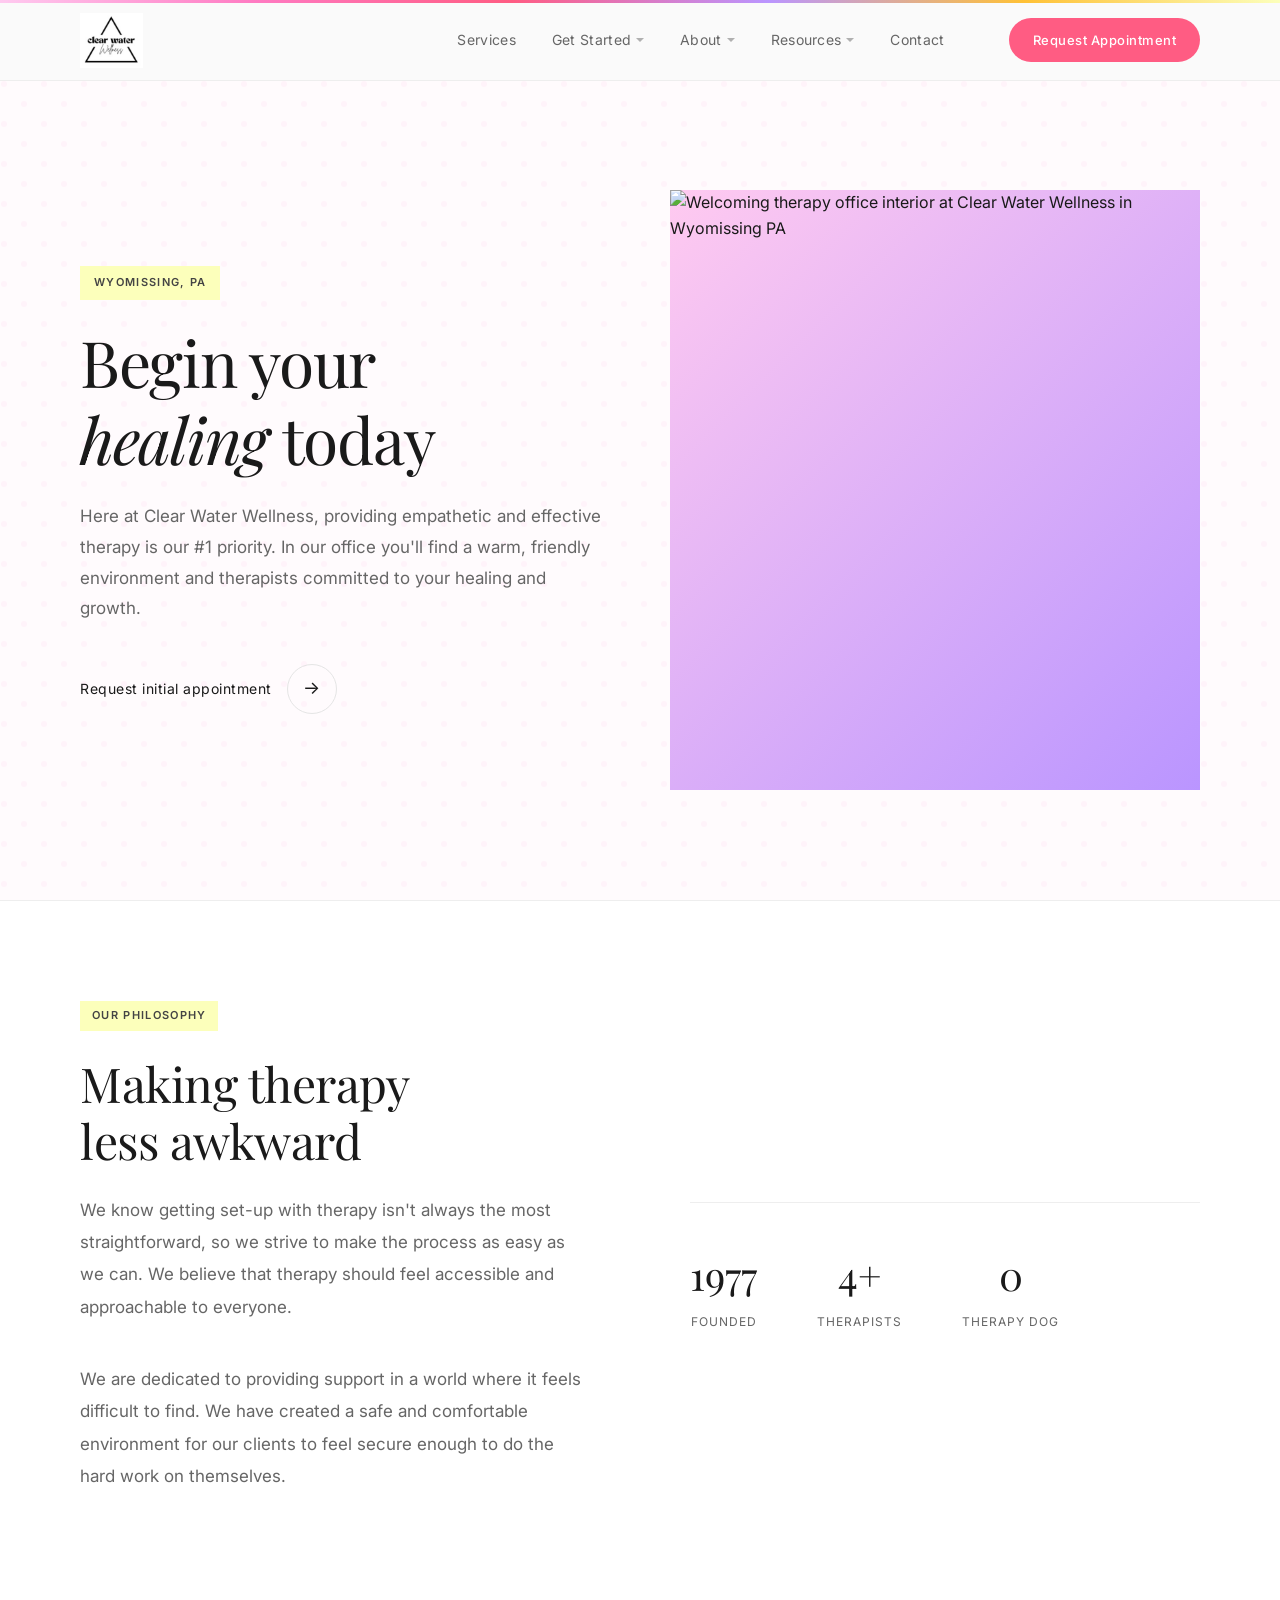
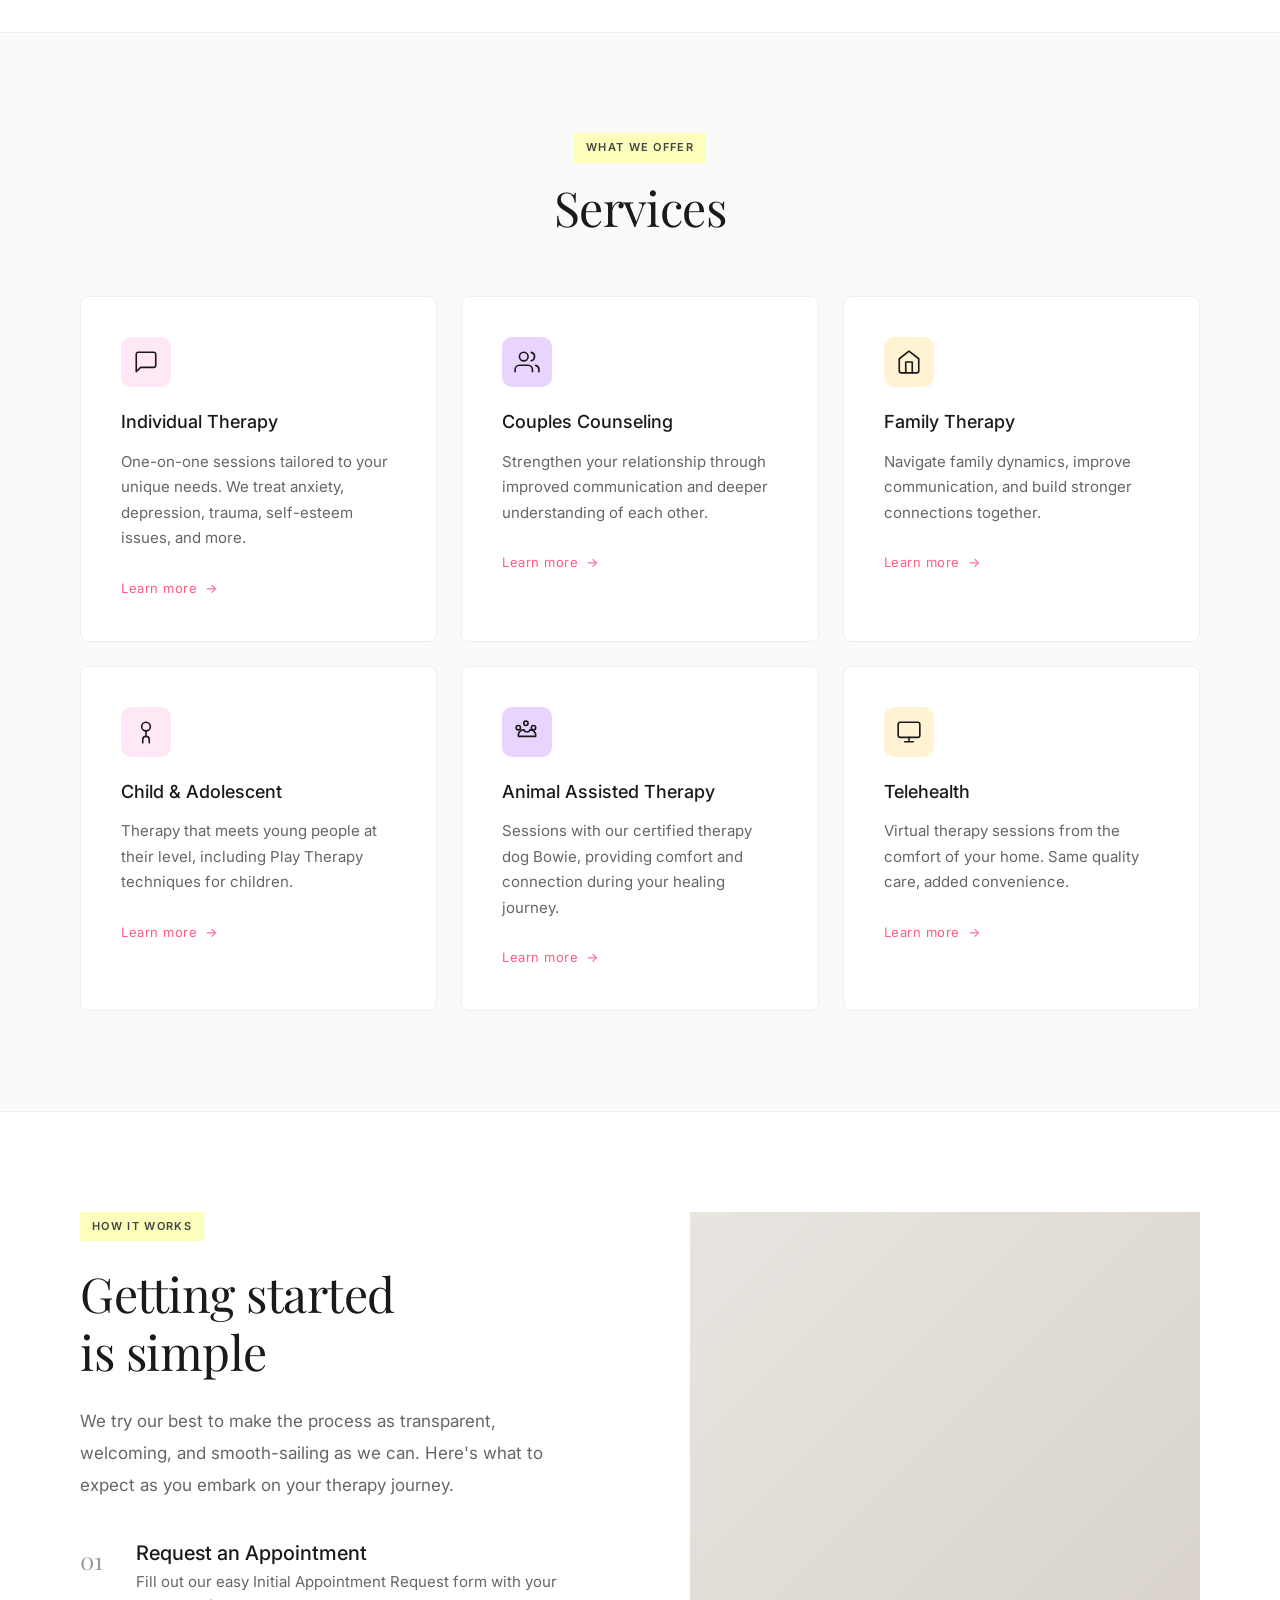
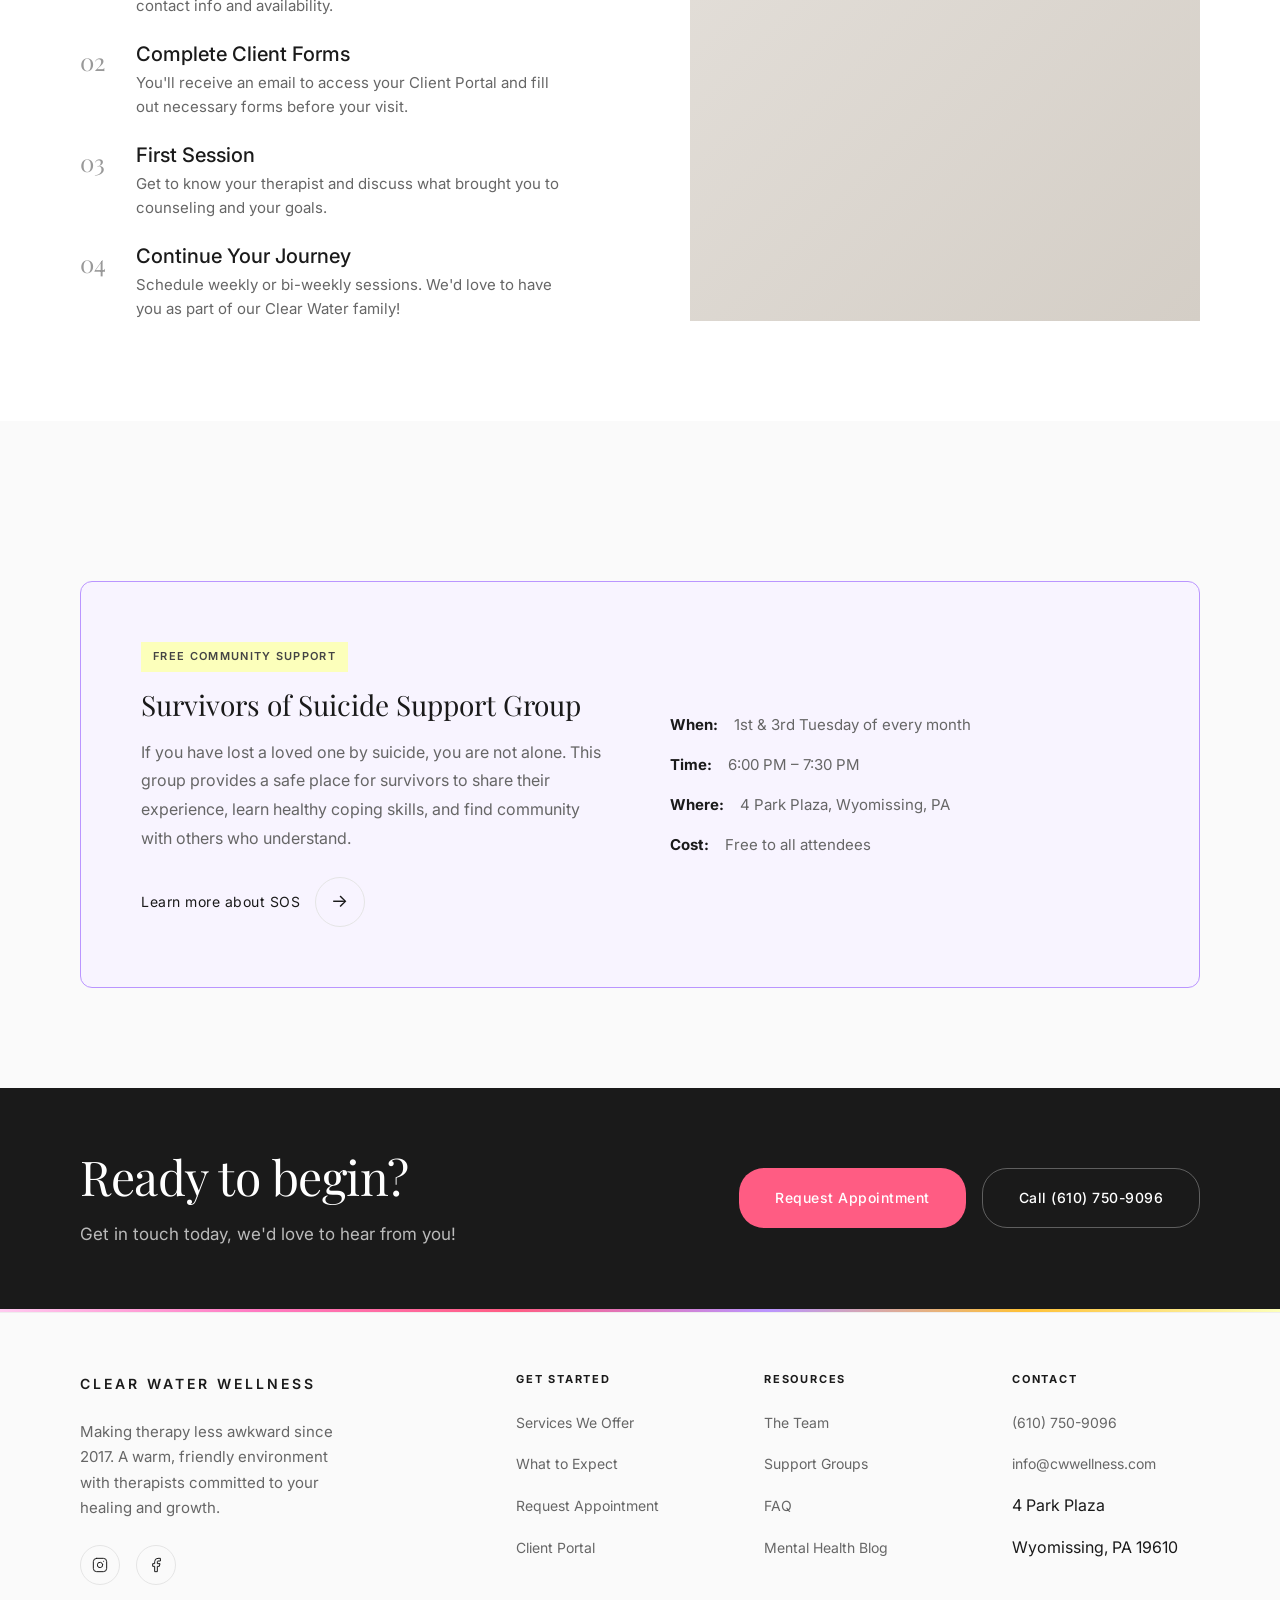
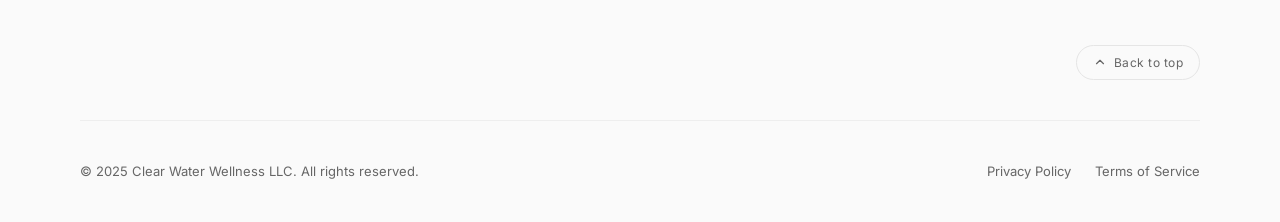
==== commit 0331ee86: "Add stock image slots across homepage, services, about, and team pages - index.html: Replace hero pl" ====
--- a/index.html
+++ b/index.html
@@ -87,7 +87,7 @@
           </a>
         </div>
         <div class="hero__image">
-          <div class="hero__image-placeholder">[Office Photo]</div>
+          <img src="images/hero-office.jpg" alt="Welcoming therapy office interior at Clear Water Wellness in Wyomissing PA" loading="eager">
         </div>
       </div>
     </div>
--- a/css/styles.css
+++ b/css/styles.css
@@ -665,6 +665,14 @@
 .approach__image {
   background: linear-gradient(135deg, #e8e4df 0%, #d4cec6 100%);
   min-height: 500px;
+  overflow: hidden;
+}
+
+.approach__image img {
+  width: 100%;
+  height: 100%;
+  object-fit: cover;
+  display: block;
 }
 
 /* =============================================
@@ -975,6 +983,11 @@
 
 .team-card__image-emoji {
   font-size: 80px;
+}
+
+.team-card__image-silhouette {
+  width: 80px;
+  opacity: 0.7;
 }
 
 .team-card__name {
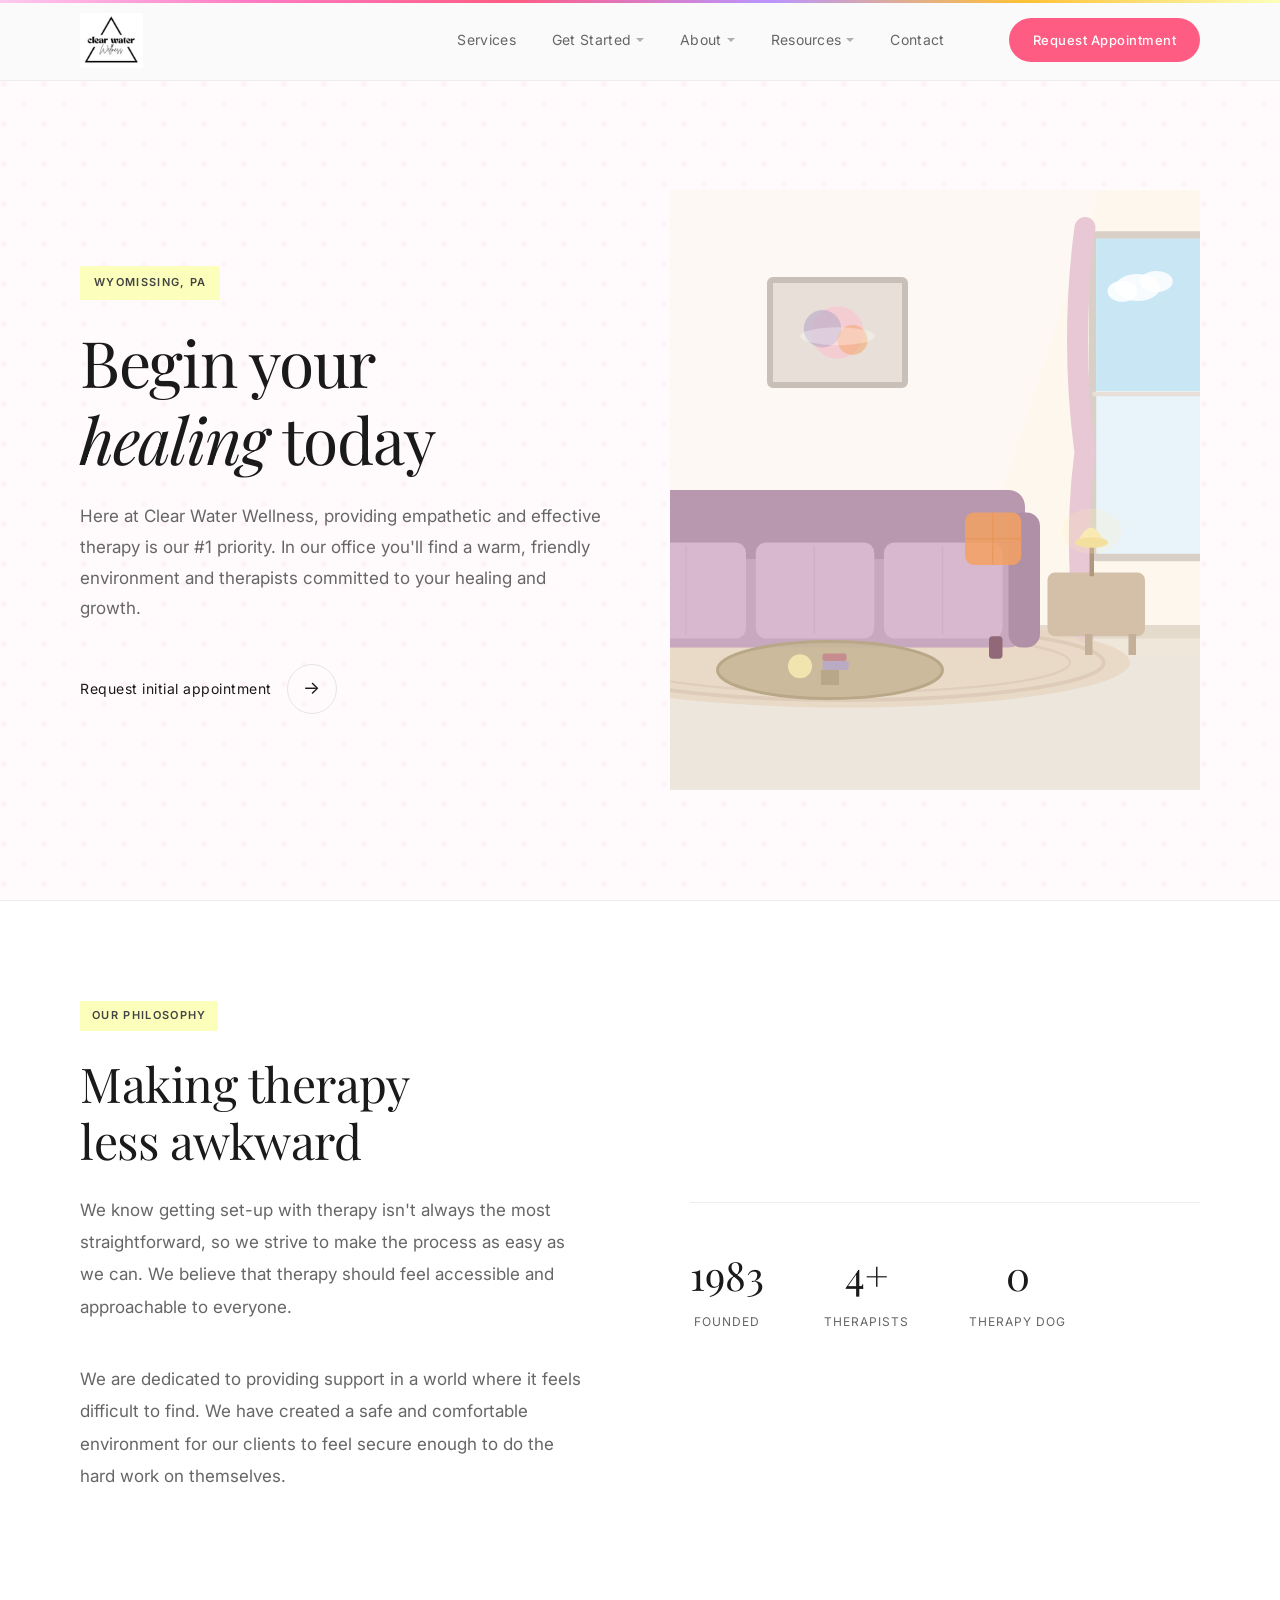
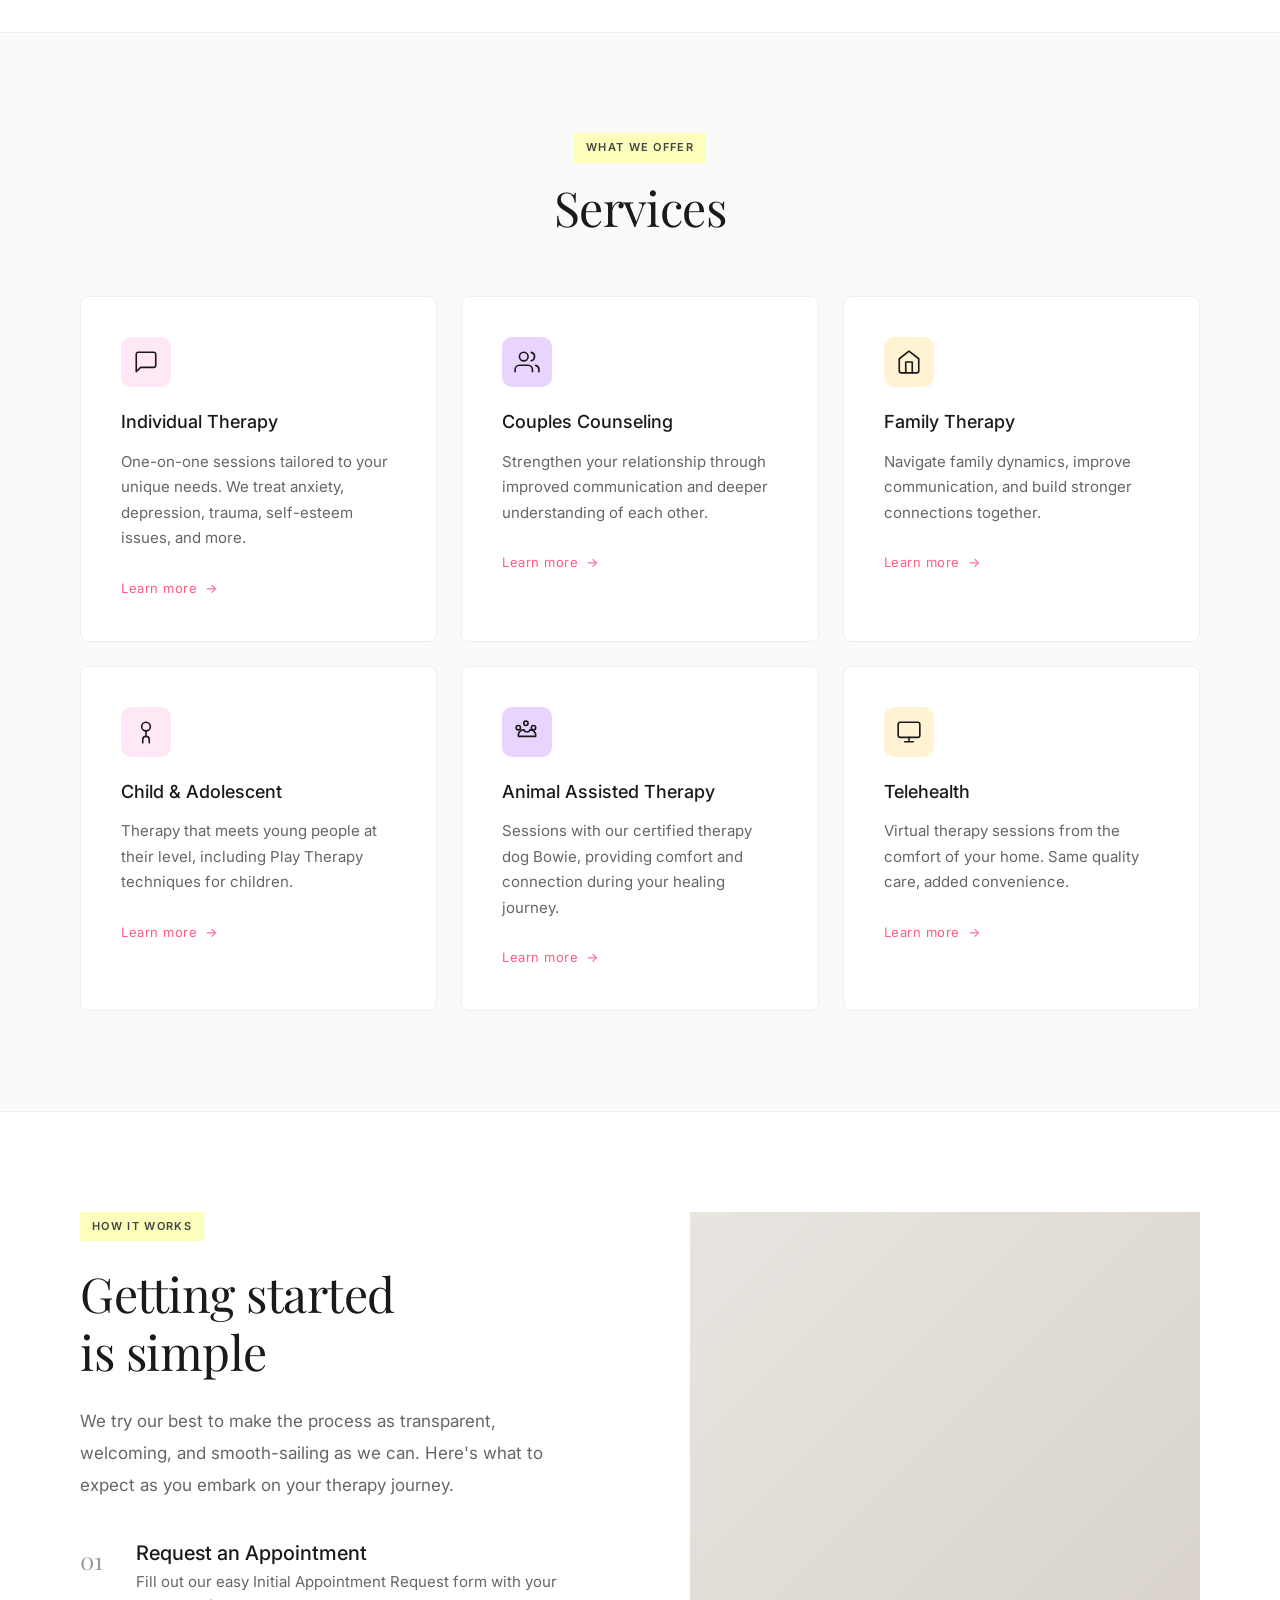
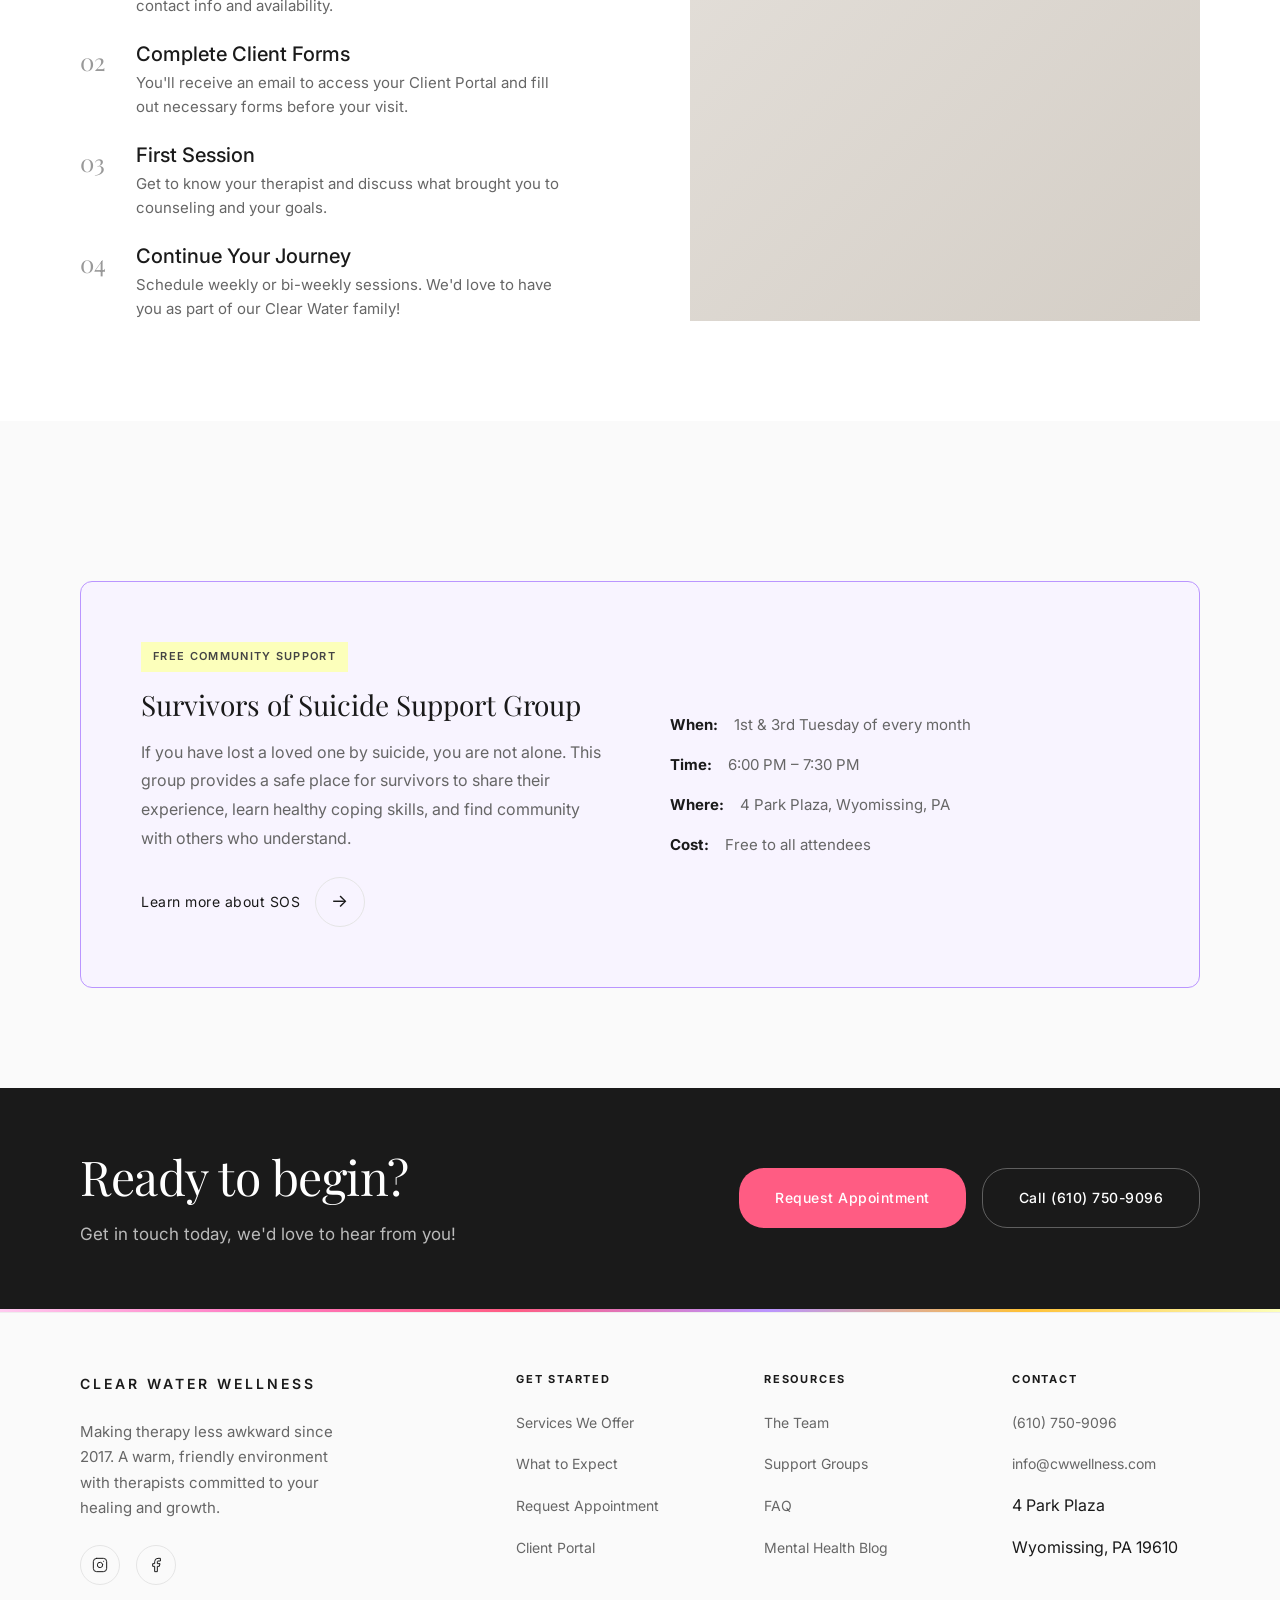
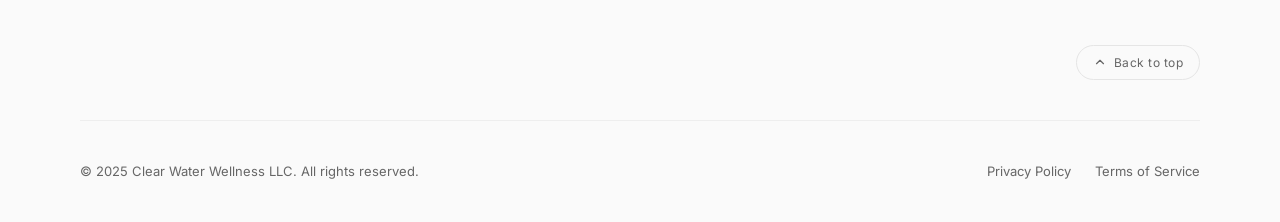
==== commit 18ba8441: "Add illustrated SVG images for hero, services, and about pages Custom SVG illustrations using the si" ====
--- a/index.html
+++ b/index.html
@@ -87,7 +87,7 @@
           </a>
         </div>
         <div class="hero__image">
-          <img src="images/hero-office.jpg" alt="Welcoming therapy office interior at Clear Water Wellness in Wyomissing PA" loading="eager">
+          <img src="images/hero-office.svg" alt="Welcoming therapy office interior at Clear Water Wellness in Wyomissing PA" loading="eager">
         </div>
       </div>
     </div>
